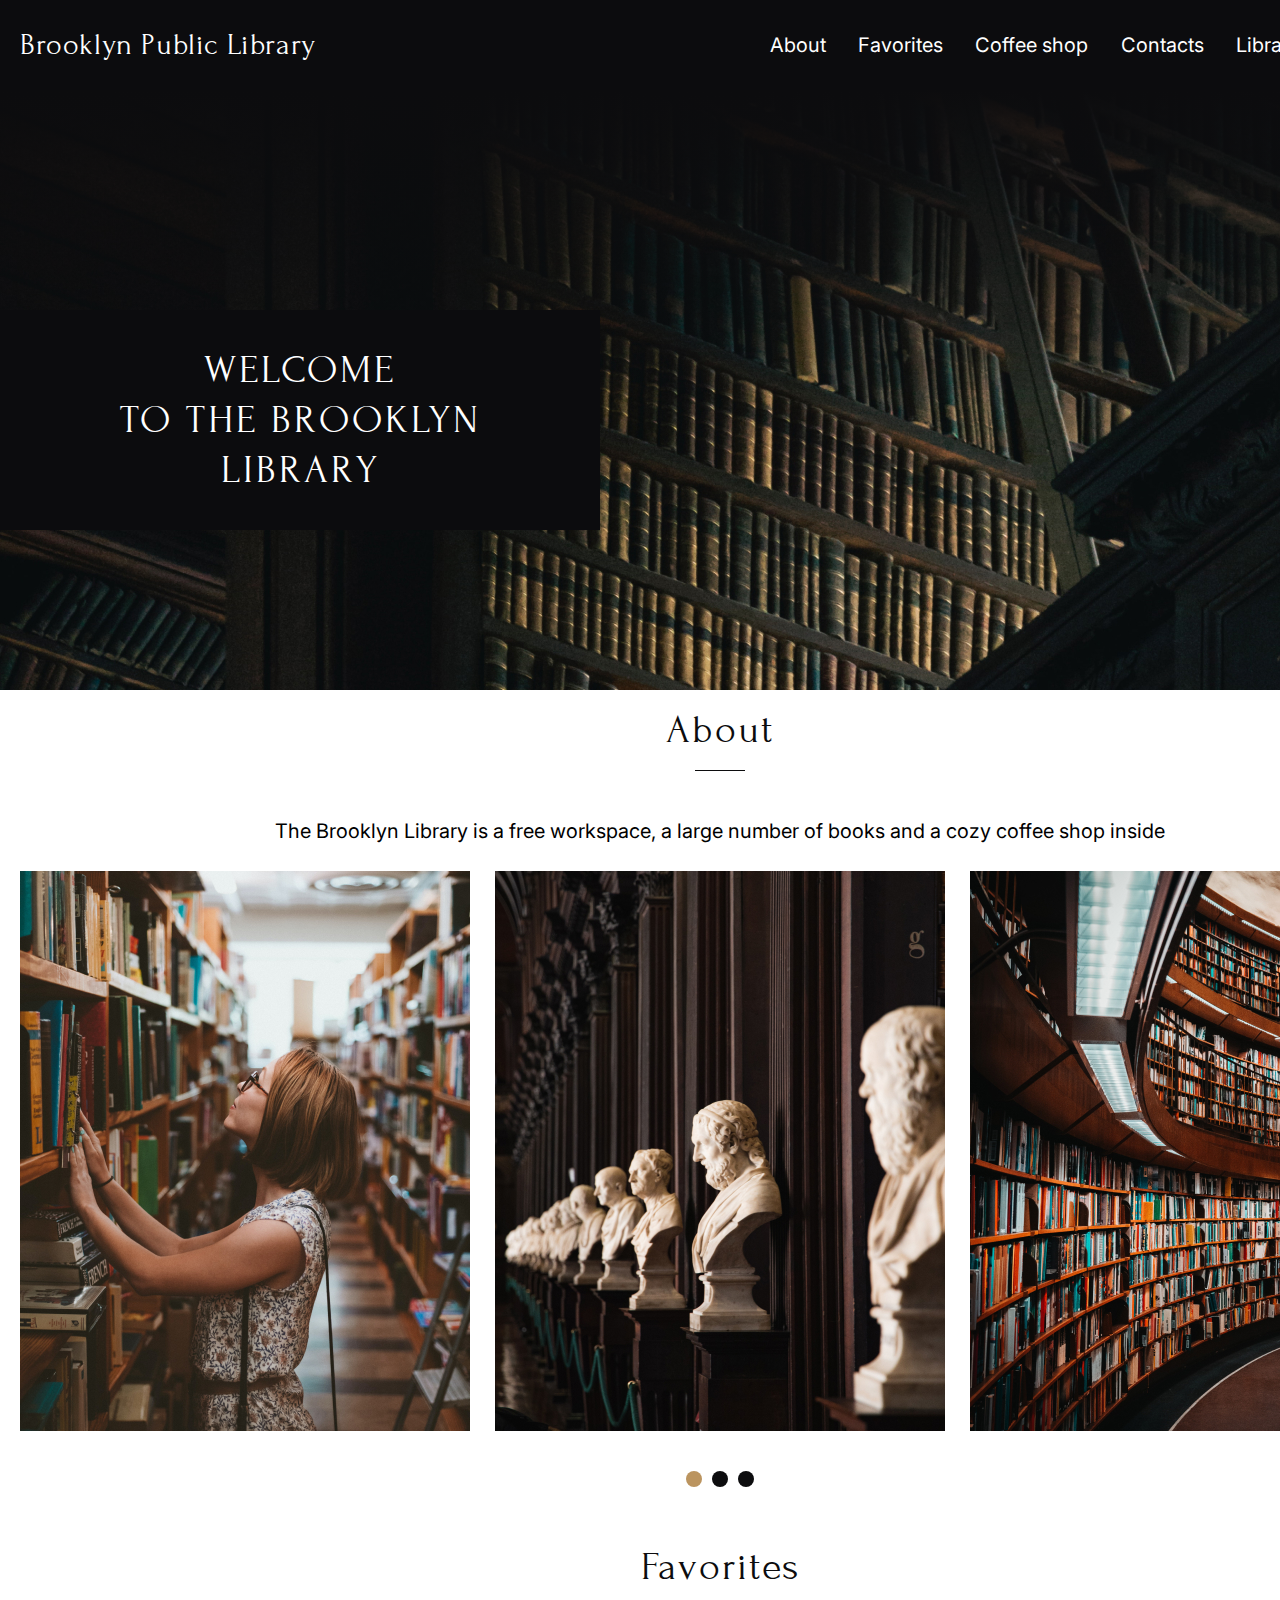
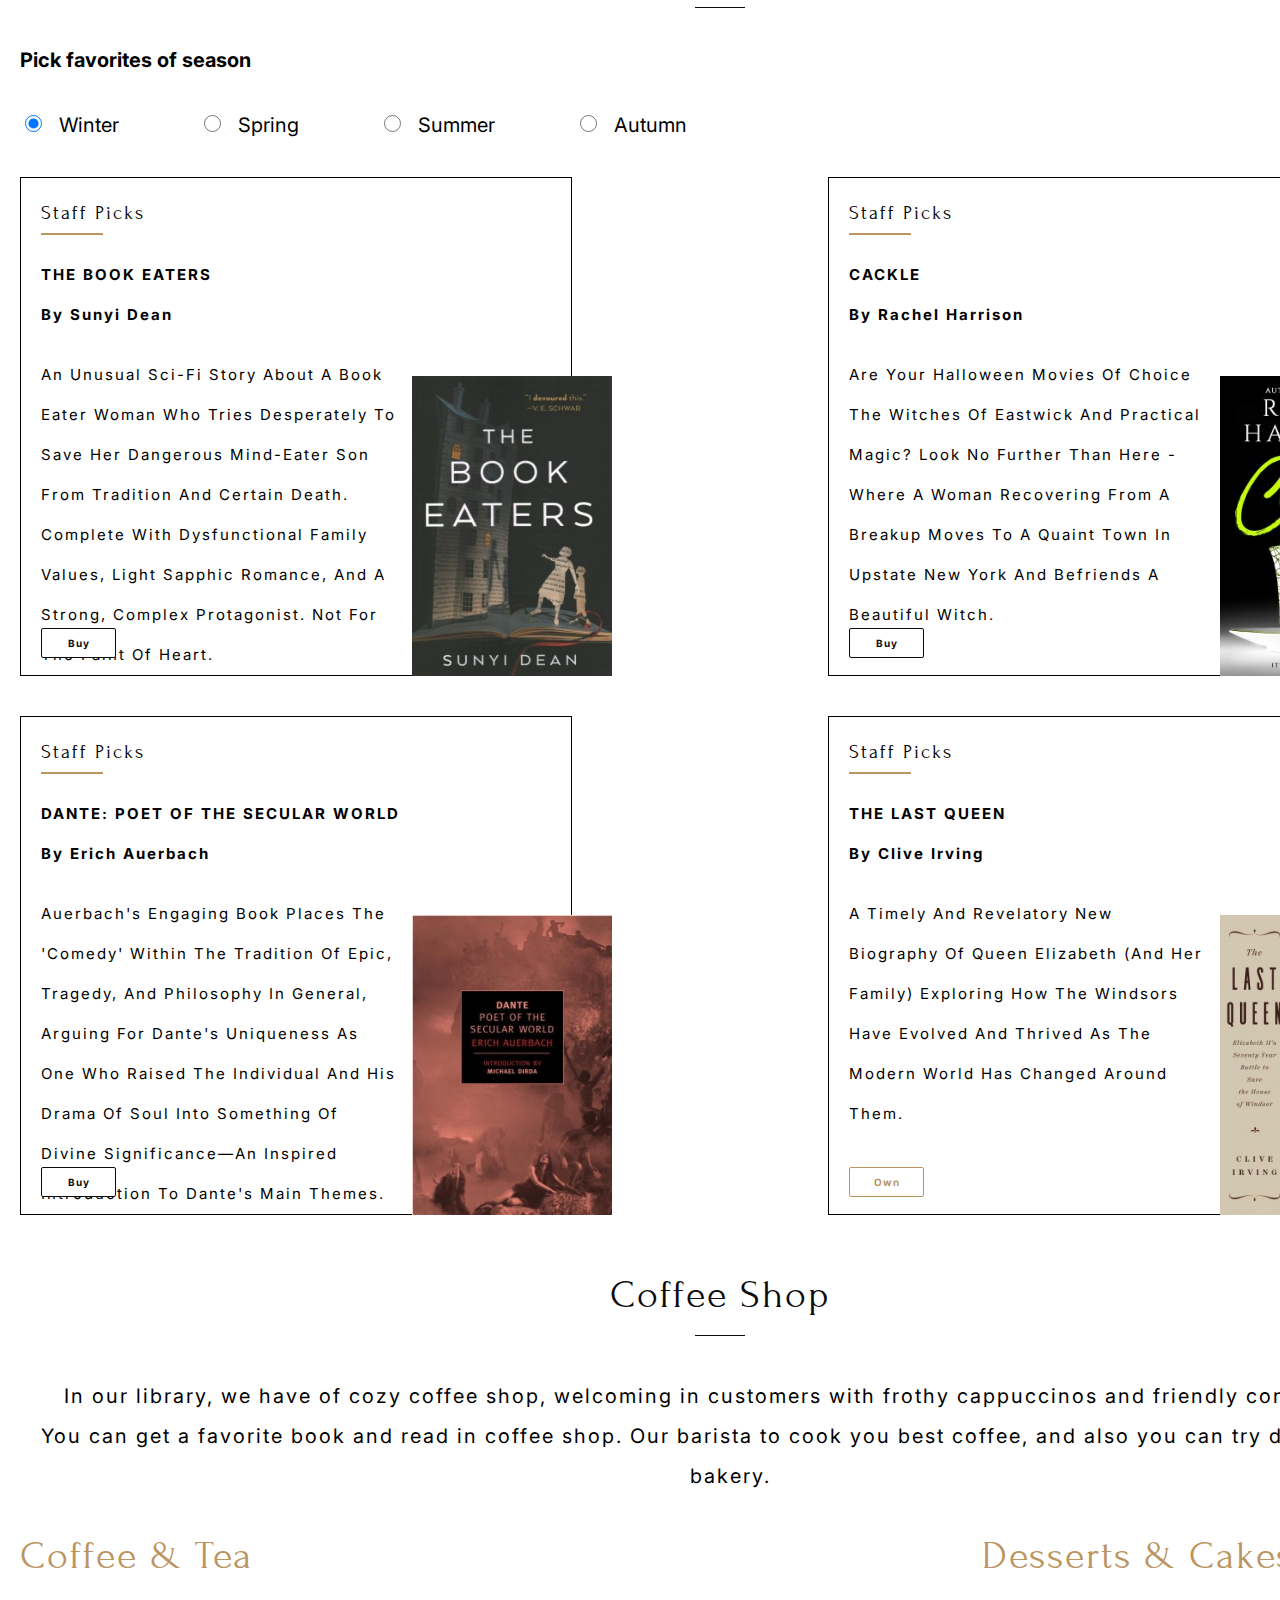
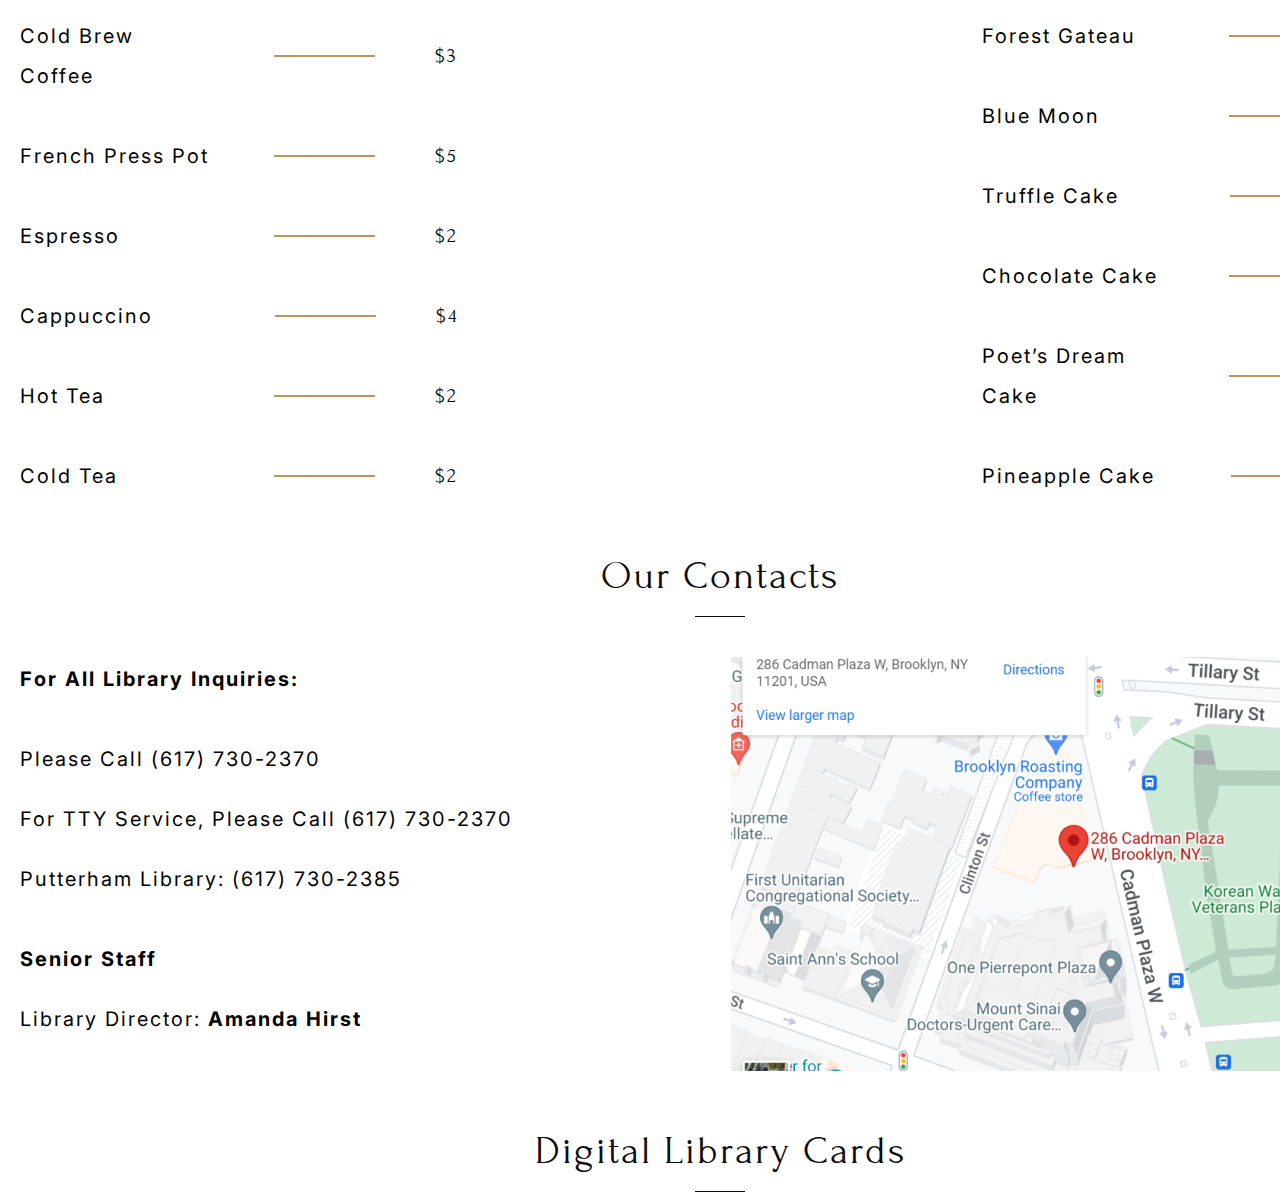
==== library/index.html @ a755a5af "fix: correct Contacts styles with perfect pixel" ====
<!DOCTYPE html>
<html lang="ru">
  <head>
    <meta charset="utf-8">
    <meta http-equiv="X-UA-Compatible" content="IE=edge">
    <meta name="viewport" content="width=device-width, initial-scale=1">
    <!--<link rel="preconnect" href="https://fonts.googleapis.com">-->
    <!--<link rel="preconnect" href="https://fonts.gstatic.com" crossorigin>-->
    <link rel="stylesheet" href="https://fonts.googleapis.com/css2?family=Forum&display=swap">
    <link rel="stylesheet" href="https://fonts.googleapis.com/css2?family=Inter:wght@400;700&display=swap">
    <link rel="stylesheet" href="./styles/styles.css">
    <link rel="icon" href="favicon.ico">
    <title>Brooklyn Public Library</title>
  </head>

  <body>

    <svg display="none">
      <symbol id="pic-user" width="28" height="28" viewBox="0 0 28 28" fill="none">
        <path fill-rule="evenodd" clip-rule="evenodd" d="M28 14C28 21.732 21.732 28 14 28C6.26801 28 0 21.732 0 14C0 6.26801 6.26801 0 14 0C21.732 0 28 6.26801 28 14ZM18.6667 7.77778C18.6667 10.3551 16.5774 12.4444 14.0001 12.4444C11.4227 12.4444 9.33339 10.3551 9.33339 7.77778C9.33339 5.20045 11.4227 3.11111 14.0001 3.11111C16.5774 3.11111 18.6667 5.20045 18.6667 7.77778ZM19.4998 16.2781C20.9584 17.7367 21.7778 19.715 21.7778 21.7778H14L6.22225 21.7778C6.22225 19.715 7.0417 17.7367 8.50031 16.2781C9.95893 14.8194 11.9372 14 14 14C16.0628 14 18.0411 14.8194 19.4998 16.2781Z" fill="white"/>
      </symbol>
      <symbol id="pic-twitter" width="24" height="24" viewBox="0 0 24 24" fill="none">
        <path d="M22.9912 3.95021C22.9913 3.77357 22.9447 3.60007 22.8559 3.44735C22.7671 3.29464 22.6395 3.16817 22.486 3.08084C22.3324 2.9935 22.1585 2.94842 21.9819 2.95017C21.8053 2.95193 21.6323 3.00046 21.4805 3.09083C20.8952 3.43921 20.265 3.70601 19.6075 3.88383C18.6685 3.07806 17.4708 2.63713 16.2335 2.64164C14.8761 2.6432 13.5724 3.17223 12.5977 4.11702C11.623 5.06181 11.0537 6.3484 11.0099 7.70512C8.33384 7.27838 5.90849 5.88164 4.19631 3.78126C4.09315 3.65609 3.9614 3.55757 3.81217 3.494C3.66295 3.43043 3.50062 3.40368 3.33889 3.41601C3.17725 3.42932 3.02128 3.4818 2.88448 3.56892C2.74768 3.65603 2.63416 3.77516 2.55373 3.91601C2.14126 4.63582 1.90436 5.44276 1.86228 6.27131C1.8202 7.09986 1.97412 7.92666 2.31154 8.68456L2.30959 8.68651C2.15794 8.77991 2.03278 8.91066 1.94609 9.06625C1.85941 9.22185 1.81409 9.39708 1.81447 9.57519C1.81263 9.72211 1.82145 9.86898 1.84084 10.0146C1.94298 11.2729 2.50062 12.4507 3.4092 13.3271C3.34756 13.4446 3.30994 13.5731 3.29854 13.7052C3.28714 13.8373 3.30218 13.9704 3.34279 14.0967C3.7389 15.3308 4.58129 16.3727 5.7051 17.0185C4.56334 17.46 3.33052 17.614 2.11525 17.4668C1.89032 17.4386 1.66248 17.4876 1.4691 17.6059C1.27572 17.7242 1.12828 17.9047 1.05097 18.1178C0.973654 18.3309 0.97106 18.5639 1.04361 18.7787C1.11616 18.9935 1.25955 19.1772 1.45025 19.2998C3.54034 20.646 5.97393 21.3617 8.46002 21.3613C11.2793 21.393 14.03 20.4921 16.2843 18.7988C18.5385 17.1054 20.17 14.7145 20.9248 11.998C21.2779 10.8146 21.4582 9.58648 21.46 8.35157C21.46 8.28614 21.46 8.21876 21.459 8.15138C21.9811 7.58831 22.3856 6.92668 22.6487 6.20527C22.9118 5.48387 23.0283 4.7172 22.9912 3.95021ZM19.6846 7.16212C19.5194 7.35746 19.4358 7.60891 19.4512 7.86427C19.461 8.02927 19.46 8.19527 19.46 8.35157C19.4579 9.39511 19.305 10.4329 19.0059 11.4326C18.3894 13.744 17.015 15.7817 15.103 17.2192C13.1909 18.6568 10.8517 19.4111 8.46002 19.3613C7.6009 19.3616 6.74474 19.2606 5.90924 19.0606C6.97465 18.7172 7.97083 18.1879 8.85162 17.4971C9.01385 17.3693 9.13257 17.1945 9.19151 16.9967C9.25044 16.7988 9.2467 16.5875 9.18079 16.3918C9.11489 16.1961 8.99005 16.0257 8.8234 15.9038C8.65675 15.7819 8.45647 15.7145 8.25002 15.7109C7.41885 15.698 6.62515 15.363 6.03615 14.7764C6.18557 14.7481 6.33401 14.7129 6.48147 14.6709C6.69748 14.6094 6.88651 14.477 7.01813 14.295C7.14975 14.1131 7.21629 13.8921 7.20704 13.6677C7.1978 13.4433 7.1133 13.2285 6.96715 13.058C6.82101 12.8874 6.62173 12.7711 6.40139 12.7275C5.91893 12.6323 5.46494 12.427 5.0747 12.1277C4.68447 11.8284 4.36852 11.4432 4.15139 11.002C4.33212 11.0266 4.514 11.0419 4.69631 11.0479C4.91289 11.0511 5.1249 10.9854 5.30169 10.8603C5.47847 10.7351 5.61086 10.5569 5.67971 10.3516C5.74569 10.1443 5.74229 9.92123 5.67004 9.7161C5.59778 9.51096 5.46061 9.33499 5.27932 9.21485C4.83947 8.92182 4.47916 8.52427 4.23068 8.0578C3.98219 7.59134 3.85328 7.07052 3.85549 6.54201C3.85549 6.47561 3.85744 6.4092 3.86135 6.34377C6.10261 8.43402 9.00967 9.66621 12.0703 9.82326C12.2248 9.82934 12.3787 9.80024 12.5203 9.73816C12.6619 9.67607 12.7875 9.58262 12.8877 9.46486C12.9869 9.34596 13.0571 9.20566 13.0929 9.05501C13.1286 8.90437 13.1289 8.74748 13.0937 8.5967C13.0366 8.35806 13.0074 8.11357 13.0068 7.86818C13.0077 7.01271 13.348 6.19254 13.9529 5.58764C14.5578 4.98274 15.378 4.64251 16.2334 4.64161C16.6736 4.64043 17.1092 4.7305 17.5127 4.90615C17.9163 5.0818 18.2791 5.3392 18.5781 5.66212C18.6935 5.7862 18.8386 5.87871 18.9998 5.93085C19.161 5.98299 19.3329 5.99303 19.499 5.96001C19.9098 5.88006 20.3147 5.7724 20.7109 5.63775C20.4407 6.19072 20.0953 6.70369 19.6846 7.16212Z" fill="#F5EFDB"/>
      </symbol>
      <symbol id="pic-instagram" width="24" height="24" viewBox="0 0 24 24" fill="none">
        <path d="M17.34 5.46C17.1027 5.46 16.8707 5.53038 16.6733 5.66224C16.476 5.79409 16.3222 5.98151 16.2313 6.20078C16.1405 6.42005 16.1168 6.66133 16.1631 6.89411C16.2094 7.12689 16.3236 7.34071 16.4915 7.50853C16.6593 7.67635 16.8731 7.79064 17.1059 7.83694C17.3387 7.88324 17.5799 7.85948 17.7992 7.76866C18.0185 7.67783 18.2059 7.52402 18.3378 7.32668C18.4696 7.12935 18.54 6.89734 18.54 6.66C18.54 6.34174 18.4136 6.03652 18.1885 5.81147C17.9635 5.58643 17.6583 5.46 17.34 5.46ZM21.94 7.88C21.9206 7.0503 21.7652 6.2294 21.48 5.45C21.2257 4.78313 20.83 4.17928 20.32 3.68C19.8248 3.16743 19.2196 2.77418 18.55 2.53C17.7727 2.23616 16.9508 2.07721 16.12 2.06C15.06 2 14.72 2 12 2C9.28 2 8.94 2 7.88 2.06C7.04915 2.07721 6.22734 2.23616 5.45 2.53C4.78168 2.77665 4.17693 3.16956 3.68 3.68C3.16743 4.17518 2.77418 4.78044 2.53 5.45C2.23616 6.22734 2.07721 7.04915 2.06 7.88C2 8.94 2 9.28 2 12C2 14.72 2 15.06 2.06 16.12C2.07721 16.9508 2.23616 17.7727 2.53 18.55C2.77418 19.2196 3.16743 19.8248 3.68 20.32C4.17693 20.8304 4.78168 21.2234 5.45 21.47C6.22734 21.7638 7.04915 21.9228 7.88 21.94C8.94 22 9.28 22 12 22C14.72 22 15.06 22 16.12 21.94C16.9508 21.9228 17.7727 21.7638 18.55 21.47C19.2196 21.2258 19.8248 20.8326 20.32 20.32C20.8322 19.8226 21.2283 19.2182 21.48 18.55C21.7652 17.7706 21.9206 16.9497 21.94 16.12C21.94 15.06 22 14.72 22 12C22 9.28 22 8.94 21.94 7.88ZM20.14 16C20.1327 16.6348 20.0178 17.2637 19.8 17.86C19.6403 18.2952 19.3839 18.6884 19.05 19.01C18.7256 19.3405 18.3332 19.5964 17.9 19.76C17.3037 19.9778 16.6748 20.0927 16.04 20.1C15.04 20.15 14.67 20.16 12.04 20.16C9.41 20.16 9.04 20.16 8.04 20.1C7.38089 20.1123 6.72459 20.0109 6.1 19.8C5.68578 19.6281 5.31136 19.3728 5 19.05C4.66809 18.7287 4.41484 18.3352 4.26 17.9C4.01586 17.2952 3.88044 16.6519 3.86 16C3.86 15 3.8 14.63 3.8 12C3.8 9.37 3.8 9 3.86 8C3.86448 7.35106 3.98295 6.70795 4.21 6.1C4.38605 5.67791 4.65627 5.30166 5 5C5.30381 4.65617 5.67929 4.3831 6.1 4.2C6.70955 3.98004 7.352 3.86508 8 3.86C9 3.86 9.37 3.8 12 3.8C14.63 3.8 15 3.8 16 3.86C16.6348 3.86728 17.2637 3.98225 17.86 4.2C18.3144 4.36865 18.7223 4.64285 19.05 5C19.3777 5.30718 19.6338 5.68273 19.8 6.1C20.0223 6.70893 20.1373 7.35178 20.14 8C20.19 9 20.2 9.37 20.2 12C20.2 14.63 20.19 15 20.14 16ZM12 6.87C10.9858 6.87198 9.99496 7.17453 9.15265 7.73942C8.31035 8.30431 7.65438 9.1062 7.26763 10.0438C6.88089 10.9813 6.78072 12.0125 6.97979 13.0069C7.17886 14.0014 7.66824 14.9145 8.38608 15.631C9.10392 16.3474 10.018 16.835 11.0129 17.0321C12.0077 17.2293 13.0387 17.1271 13.9755 16.7385C14.9123 16.35 15.7129 15.6924 16.2761 14.849C16.8394 14.0056 17.14 13.0142 17.14 12C17.1413 11.3251 17.0092 10.6566 16.7512 10.033C16.4933 9.40931 16.1146 8.84281 15.6369 8.36605C15.1592 7.88929 14.5919 7.51168 13.9678 7.25493C13.3436 6.99818 12.6749 6.86736 12 6.87ZM12 15.33C11.3414 15.33 10.6976 15.1347 10.15 14.7688C9.60234 14.4029 9.17552 13.8828 8.92348 13.2743C8.67144 12.6659 8.6055 11.9963 8.73398 11.3503C8.86247 10.7044 9.17963 10.111 9.64533 9.64533C10.111 9.17963 10.7044 8.86247 11.3503 8.73398C11.9963 8.6055 12.6659 8.67144 13.2743 8.92348C13.8828 9.17552 14.4029 9.60234 14.7688 10.15C15.1347 10.6976 15.33 11.3414 15.33 12C15.33 12.4373 15.2439 12.8703 15.0765 13.2743C14.9092 13.6784 14.6639 14.0454 14.3547 14.3547C14.0454 14.6639 13.6784 14.9092 13.2743 15.0765C12.8703 15.2439 12.4373 15.33 12 15.33Z" fill="#F5EFDB"/>
      </symbol>
      <symbol id="pic-facebook" width="24" height="24" viewBox="0 0 24 24" fill="none">
        <path d="M15.12 5.32003H17V2.14003C16.0897 2.04538 15.1751 1.99865 14.26 2.00003C11.54 2.00003 9.67999 3.66003 9.67999 6.70003V9.32003H6.60999V12.88H9.67999V22H13.36V12.88H16.42L16.88 9.32003H13.36V7.05003C13.36 6.00003 13.64 5.32003 15.12 5.32003Z" fill="#F5EFDB"/>
      </symbol>
    </svg>

    <div class="container">

      <header class="header">
        <div class="header-left">
          <h1>Brooklyn Public Library</h1>
        </div>
        <div class="header-right">
          <nav class="nav">
            <ul>
              <li><a class="menu" href="#about">About</a></li>
              <li><a class="menu" href="#favorites">Favorites</a></li>
              <li><a class="menu" href="#coffee-shop">Coffee shop</a></li>
              <li><a class="menu" href="#contacts">Contacts</a></li>
              <li><a class="menu" href="#library-card">Library Card</a></li>
            </ul>
          </nav>
          <a href="#"><svg class="pictogram"><use xlink:href="#pic-user"/></svg></a>
        </div>
      </header>

      <main class="main">


        <section class="section-welcome">
          <div class="welcome-overlay"></div>
          <div class="welcome-block">
            <div class="welcome-text">
              Welcome <br>to the Brooklyn Library
            </div>
          </div>
        </section>


        <section class="section-about">
          <h2 class="title"><a id="about"></a>About</h2>
          <div class="title-line"></div>
          <div class="about-text">The Brooklyn Library is a free workspace, a large number of books and a cozy coffee shop inside</div>
          <div class="about-images">
            <div class="about-image-item slide1"><img src="./images/slider_image_01.jpg" width="450" height="560" alt="image 1"></div>
            <div class="about-image-item slide2"><img src="./images/slider_image_02.jpg" width="450" height="560" alt="image 2"></div>
            <div class="about-image-item slide3"><img src="./images/slider_image_03.jpg" width="450" height="560" alt="image 3"></div>
            <div class="about-image-item slide4"><img src="./images/slider_image_04.jpg" width="450" height="560" alt="image 4"></div>
            <div class="about-image-item slide5"><img src="./images/slider_image_05.jpg" width="450" height="560" alt="image 5"></div>
          </div>
          <div class="about-pagination">
            <div class="pagination-item-wrapper">
              <div class="pagination-item pagination-item-active"></div>
            </div>
            <div class="pagination-item-wrapper">
              <div class="pagination-item"></div>
            </div>
            <div class="pagination-item-wrapper">
              <div class="pagination-item"></div>
            </div>
          </div>
        </section>


        <section class="section-favorites">
          <h2 class="title"><a id="favorites"></a>Favorites</h2>
          <div class="title-line"></div>
          <form name="form" action="#">
            <div class="favorites-text">Pick favorites of season</div>
            <div class="favorites-seasons">
              <label class="season-label">
                <input class="season-wrapper season-radio" type="radio" name="season" id="winter" checked>
                Winter
              </label>
              <label class="season-label">
                <input class="season-wrapper season-radio" type="radio" name="season" id="spring">
                Spring
              </label>
              <label class="season-label">
                <input class="season-wrapper season-radio" type="radio" name="season" id="summer">
                Summer
              </label>
              <label class="season-label">
                <input class="season-wrapper season-radio" type="radio" name="season" id="autumn">
                Autumn
              </label>
            </div>
            <div class="favorites-books">
              <div class="book-wrapper">
                <div class="book-bg">
                  <div class="book-staff">Staff Picks</div>
                  <div class="book-line"></div>
                  <div class="book-name">The Book Eaters</div>
                  <div class="book-autor">By Sunyi Dean</div>
                  <div class="book-summary">An unusual sci-fi story about a book eater woman who tries desperately to save her dangerous mind-eater son from tradition and certain death. Complete with dysfunctional family values, light Sapphic romance, and a strong, complex protagonist. Not for the faint of heart.</div>
                  <button class="book-button" type="button">Buy</button>
                </div>
                <div class="book-image"><img src="./images/book_winter_empty.jpg" width="200" height="300" alt="The Book Eaters - Sunyi Dean"></div>
              </div>
              <div class="book-wrapper">
                <div class="book-bg">
                  <div class="book-staff">Staff Picks</div>
                  <div class="book-line"></div>
                  <div class="book-name">Cackle</div>
                  <div class="book-autor">By Rachel Harrison</div>
                  <div class="book-summary">Are your Halloween movies of choice The Witches of Eastwick and Practical Magic? Look no further than here - where a woman recovering from a breakup moves to a quaint town in upstate New York and befriends a beautiful witch.</div>
                  <button class="book-button" type="button">Buy</button>
                </div>
                <div class="book-image"><img src="./images/book_winter_harrison.jpg" width="200" height="300" alt="Cackle - Rachel Harrison"></div>
              </div>
            </div>
            <div class="favorites-books">
              <div class="book-wrapper">
                <div class="book-bg">
                  <div class="book-staff">Staff Picks</div>
                  <div class="book-line"></div>
                  <div class="book-name">Dante: Poet of the Secular World</div>
                  <div class="book-autor">By Erich Auerbach</div>
                  <div class="book-summary">Auerbach's engaging book places the 'Comedy' within the tradition of epic, tragedy, and philosophy in general, arguing for Dante's uniqueness as one who raised the individual and his drama of soul into something of divine significance—an inspired introduction to Dante's main themes.</div>
                  <button class="book-button" type="button">Buy</button>
                </div>
                <div class="book-image"><img src="./images/book_winter_dante.jpg" width="200" height="300" alt="Dante: Poet of the Secular World - Erich Auerbach"></div>
              </div>
              <div class="book-wrapper">
                <div class="book-bg">
                  <div class="book-staff">Staff Picks</div>
                  <div class="book-line"></div>
                  <div class="book-name">The Last Queen</div>
                  <div class="book-autor">By Clive Irving</div>
                  <div class="book-summary">A timely and revelatory new biography of Queen Elizabeth (and her family) exploring how the Windsors have evolved and thrived as the modern world has changed around them.</div>
                  <button class="book-button button-disabled" type="button" disabled>Own</button>
                </div>
                <div class="book-image"><img src="./images/book_winter_queen.jpg" width="200" height="300" alt="The Last Queen - By Clive Irving"></div>
              </div>
          </div>
        </form>
      </section>


      <section class="section-coffee-shop">
        <h2 class="title"><a id="coffee-shop"></a>Coffee Shop</h2>
        <div class="title-line"></div>

        <div class="coffee-shop-text">
          In our library, we have of cozy coffee shop, welcoming in customers with frothy cappuccinos and friendly conversation.<br>
          You can get a favorite book and read in coffee shop. Our barista to cook you best coffee, and also you can try desserts from bakery.<br>
        </div>

        <div class="coffee-shop-menu-wrapper">
          <div class="coffee-shop-menu-column">
            <div class="coffee-shop-menu-header">Coffee & Tea</div>

            <div class="coffee-shop-menu-item">
              <div class="menu-item-name">Cold Brew Coffee</div>
              <div class="menu-item-line"></div>
              <div class="menu-item-price">$3</div>
            </div>

            <div class="coffee-shop-menu-item">
              <div class="menu-item-name">French Press Pot</div>
              <div class="menu-item-line"></div>
              <div class="menu-item-price">$5</div>
            </div>

            <div class="coffee-shop-menu-item">
              <div class="menu-item-name">Espresso</div>
              <div class="menu-item-line"></div>
              <div class="menu-item-price">$2</div>
            </div>

            <div class="coffee-shop-menu-item">
              <div class="menu-item-name">Cappuccino</div>
              <div class="menu-item-line"></div>
              <div class="menu-item-price">$4</div>
            </div>

            <div class="coffee-shop-menu-item">
              <div class="menu-item-name">Hot tea</div>
              <div class="menu-item-line"></div>
              <div class="menu-item-price">$2</div>
            </div>

            <div class="coffee-shop-menu-item">
              <div class="menu-item-name">Cold tea</div>
              <div class="menu-item-line"></div>
              <div class="menu-item-price">$2</div>
            </div>

          </div>
          <div class="coffee-shop-menu-column">

            <div class="coffee-shop-menu-header">Desserts & Cakes</div>

            <div class="coffee-shop-menu-item">
              <div class="menu-item-name">Forest Gateau</div>
              <div class="menu-item-line"></div>
              <div class="menu-item-price">$16</div>
            </div>

            <div class="coffee-shop-menu-item">
              <div class="menu-item-name">Blue Moon</div>
              <div class="menu-item-line"></div>
              <div class="menu-item-price">$16</div>
            </div>

            <div class="coffee-shop-menu-item">
              <div class="menu-item-name">Truffle Cake</div>
              <div class="menu-item-line"></div>
              <div class="menu-item-price">$15</div>
            </div>

            <div class="coffee-shop-menu-item">
              <div class="menu-item-name">Chocolate Cake</div>
              <div class="menu-item-line"></div>
              <div class="menu-item-price">$18</div>
            </div>

            <div class="coffee-shop-menu-item">
              <div class="menu-item-name">Poet’s Dream Cake</div>
              <div class="menu-item-line"></div>
              <div class="menu-item-price">$16</div>
            </div>

            <div class="coffee-shop-menu-item">
              <div class="menu-item-name">Pineapple Cake</div>
              <div class="menu-item-line"></div>
              <div class="menu-item-price">$14</div>
            </div>

          </div>
        </div>

      </section>


      <section class="section-our-contacts">
        <h2 class="title"><a id="contacts"></a>Our Contacts</h2>
        <div class="title-line"></div>
      </section>

      <div class="contacts-wrapper">
        <div class="contacts-address">
          <div class="contacts-text contacts-text-header1 bold">For all Library inquiries:</div>
          <div class="contacts-text">Please call (617) 730-2370</div>
          <div class="contacts-text">For TTY service, please call (617) 730-2370</div>
          <div class="contacts-text">Putterham Library: (617) 730-2385</div>
          <div class="contacts-text contacts-text-header2 bold">Senior Staff</div>
          <div class="contacts-text">Library Director: <span class="bold">Amanda Hirst</span></div>
        </div>
        <div class="contacts-map"><img src="./images/contacts.jpg" width="696" height="414" alt="map"></div>
      </div>


      <disectionv class="section-library-card">
        <h2 class="title"><a id="library-card"></a>Digital Library Cards</h2>
        <div class="title-line"></div>
      </section>

      </main>

      <footer class="footer">
      </footer>

    </div>
    <script src="./scripts/index.js"></script>
  </body>
</html>
---- library/styles/styles.css ----
html {
  scroll-behavior: smooth;
}

body {
  background: #C2C2C2;
  padding: 0;
  margin: 0;
}

h1 {
  color: white;
  font-size: 30px;
  font-family: Forum;
  font-weight: 400;
  line-height: 50px;
  letter-spacing: 0.60px;
  word-wrap: break-word;
}

p, h2, ul, form {
  padding: 0;
  margin: 0;
}

img {
  border: 0;
}

.alignleft {
  text-align: left;
  justify-content: left;
}

.alignright {
  text-align: right;
  justify-content: right;
}

.aligncenter {
  text-align: center;
  justify-content: center;
}

.container {
  max-width: 1440px;
  margin-left: auto;
  margin-right: auto;
}

.header {
  display: flex;
  flex-direction: row;
  justify-content: space-between;
  align-items: flex-start;
  width: 1440px;
  height: 90px;
  position: relative;
  background-color: #0C0C0E;
}

.header-left {
  display: inline-flex;
  justify-content: left;
  margin-left: 20px;
}

.header-right {
  display: inline-flex;
  justify-content: right;
  margin-top: 20px;
}

.nav {
  height: 50px;
  justify-content: space-evenly;
  display: inline-flex;
  margin-right: 40px;
}

.nav ul {
  width: 584px;
  justify-content: space-evenly;
  display: inline-flex;
  gap: 30px;
}

.nav li {
  display: inline-flex;
  color: white;
  font-size: 20px;
  font-family: Inter;
  font-weight: 400;
  line-height: 50px;
  word-wrap: break-word;
}

svg.pictogram {
	width: 28px;
	height: 28px;
  margin-top: 10px;
  margin-right: 20px;
}

.main {
  display: flex;
  flex-direction: column;
  justify-content: flex-start;
  align-items: flex-start;
  background: white;
}

.section-welcome {
  display: inline-flex;
  flex-direction: column;
  justify-content: flex-start;
  text-align: flex-start;
  width: 1440px;
  height: 600px;
  position: relative;
  background: url(../images/welcome.jpg);
  /*background: linear-gradient(180deg, #0C0C0E 0%, #0C0C0E 0%, rgba(18.33, 18.33, 21.25, 0.10) 100%), url(../images/welcome.jpg);*/
}

.welcome-overlay {
  width: 1440px;
  height: 300px;
  background: linear-gradient(180deg, #0C0C0E 0%, #0C0C0E 0%, rgba(18.33, 18.33, 21.25, 0.10) 100%);
}

.welcome-block {
  position: absolute;
  text-align: center;
  width: 600px;
  height: 220px;
  padding-top: 220px;
}

.welcome-text {
  padding-left: 40px;
  padding-right: 40px;
  padding-top: 35px;
  padding-bottom: 35px;
  background: #0C0C0E;
  color: white;
  font-size: 40px;
  font-family: Forum;
  font-weight: 400;
  text-transform: uppercase;
  line-height: 50px;
  letter-spacing: 3px;
  word-wrap: break-word;
}

.title {
  text-align: center;
  color: #0C0C0E;
  font-size: 40px;
  font-family: Forum;
  font-weight: 400;
  text-transform: capitalize;
  line-height: 40px;
  letter-spacing: 2px;
  word-wrap: break-word;
}

.title-line {
  text-align: center;
  width: 50px;
  height: 1px;
  margin-top: 20px;
  background: #0C0C0E;
}

.section-about {
  width: 1440px;
  display: inline-flex;
  flex-direction: column;
  justify-content: flex-start;
  align-items: center;
  height: 837px;
  padding-top: 20px;
}

.about-text {
  text-align: center;
  color: black;
  font-size: 20px;
  font-family: Inter;
  font-weight: 400;
  line-height: 40px;
  padding-top: 40px;
  word-wrap: break-word;
}

.about-images {
  display: inline-flex;
  flex-direction: row;
  justify-content: center;
  align-items: center;
  width: 1400px;
  height: 560px;
  padding-top: 20px;
  gap: 25px;
}

.about-image-item {
  width: 450px;
  height: 560px;
}

.slide1, .slide2, .slide3 {
  display: inline;
}

.slide4, .slide5  {
  display: none;
}

.about-pagination {
  display: inline-flex;
  flex-direction: row;
  justify-content: space-between;
  align-items: center;
  height: 16px;
  margin-top: 40px;
}

.pagination-item {
  width: 16px;
  height: 16px;
  background: #0C0C0E;
  border-radius: 50px;
  margin-top: 5px;
  margin-right: 5px;
  margin-bottom: 5px;
  margin-left: 5px;
}

.pagination-item-wrapper {
  width: 26px;
  height: 26px;
  border-radius: 50px;
  cursor: pointer;
}

.pagination-item-active {
  background: #BB945F;
}

.section-favorites {
  display: inline-flex;
  flex-direction: column;
  justify-content: space-between;
  align-items: center;
  width: 1440px;
  /*height: 1439px;*/
}

.favorites-text {
  margin-left: 40px;
  color: black;
  font-size: 20px;
  font-family: Inter;
  font-weight: 700;
  padding-top: 40px;
  word-wrap: break-word;
  text-align: left;
}

.favorites-seasons {
  display: inline-flex;
  flex-direction: row;
  justify-content: flex-start;
  width: 1440px;
  margin-left: 40px;
  padding-top: 40px;
  gap: 80px;
}

.season-label {
  color: black;
  font-size: 20px;
  font-family: Inter;
  font-weight: 400;
  word-wrap: break-word;
}

.season-wrapper {
  display: inline-flex;
  margin-right: 12px;
  width: 27px;
  height: 27px;
  border-radius: 50px;
  cursor: pointer;
}

.season-radio {
  width: 17px;
  height: 17px;
}

.favorites-books {
  width: 1440px;
  display: inline-flex;
  flex-direction: row;
  justify-content: space-between;
  margin-left: 20px;
  margin-right: 20px;
  padding-top: 40px;
}

.book-wrapper {
  display: inline-flex;
  position: relative;
  margin-left: 20px;
  margin-right: 60px;
}

.book-bg {
  width: 530px;
  border: 0.50px black solid;
  padding-top: 15px;
  padding-left: 20px;
}

.book-image {
  position: absolute;
  width: 200px;
  height: 300px;
  bottom: 0px;
  right: -40px;
}

.book-button {
  position: absolute;
  bottom: 18px;
  right: 456px;
  z-index: 2;
  width: 75px;
  height: 30px;
  border-radius: 2px;
  border: 0.50px #0C0C0E solid;
  text-align: center;
  color: #0C0C0E;
  font-size: 10px;
  font-family: Inter;
  font-weight: 700;
  letter-spacing: 1px;
  word-wrap: break-word;
  background: white;
}

.book-button:hover {
  background: #BB945F;
}

.button-disabled {
  border: 0.50px #BB945F solid;
  color: #BB945F;
}

.button-disabled:hover {
  background: white;
}

.book-staff {
  color: black;
  font-size: 20px;
  font-family: Forum;
  font-weight: 400;
  text-transform: capitalize;
  line-height: 40px;
  letter-spacing: 2px;
  word-wrap: break-word;
}

.book-line {
  width: 60px;
  height: 0px;
  border: 0.50px #BB945F solid;
}

.book-name {
  margin-top: 20px;
  color: black;
  font-size: 15px;
  font-family: Inter;
  font-weight: 700;
  text-transform: uppercase;
  line-height: 40px;
  letter-spacing: 2px;
  word-wrap: break-word;
}

.book-autor {
  color: black;
  font-size: 15px;
  font-family: Inter;
  font-weight: 700;
  text-transform: capitalize;
  line-height: 40px;
  letter-spacing: 2px;
  word-wrap: break-word;
}

.book-summary {
  margin-top: 20px;
  width: 355px;
  color: black;
  font-size: 15px;
  font-family: Inter;
  font-weight: 400;
  text-transform: capitalize;
  line-height: 40px;
  letter-spacing: 2px;
  word-wrap: break-word;
}

.section-coffee-shop {
  width: 1440px;
  display: inline-flex;
  flex-direction: column;
  justify-content: space-between;
  align-items: center;
  /*height: 781px;*/
  padding-top: 60px;
}

.coffee-shop-text {
  display: inline-flex;
  text-align: center;
  margin-left: 20px;
  margin-top: 40px;
  margin-bottom: 40px;
  color: black;
  font-size: 20px;
  font-family: Inter;
  font-weight: 400;
  line-height: 40px;
  letter-spacing: 2px;
  word-wrap: break-word;
}

.coffee-shop-menu-wrapper {
  width: 1400px;
  display: inline-flex;
  flex-direction: row;
  justify-content: space-between;
  align-items: center;
}

.coffee-shop-menu-column {
  width: 438px;
  height: 520px;
  flex-direction: column;
  align-items: flex-start;
  gap: 40px;
  display: inline-flex;
}

.coffee-shop-menu-header {
  color: #BB945F;
  font-size: 40px;
  font-family: Forum;
  font-weight: 400;
  text-transform: capitalize;
  line-height: 40px;
  letter-spacing: 2px;
  word-wrap: break-word;
}

.coffee-shop-menu-item {
  width: 438px;
  display: inline-flex;
  flex-direction: row;
  align-items: flex-start;
  justify-content: space-between;
  align-items: center;
  gap: 60px;
}

.menu-item-name {
  width: 196px;
  color: black;
  font-size: 20px;
  font-family: Inter;
  font-weight: 400;
  text-transform: capitalize;
  line-height: 40px;
  letter-spacing: 2px;
  word-wrap: normal;
}

.menu-item-line {
  width: 100px;
  text-align: right;
  height: 0px;
  border: 0.50px #BB945F solid;
}

.menu-item-price {
  text-align: right;
  color: black;
  font-size: 20px;
  font-family: Forum;
  font-weight: 400;
  text-transform: capitalize;
  line-height: 40px;
  letter-spacing: 2px;
  word-wrap: break-word;
}

.section-our-contacts {
  width: 1440px;
  display: inline-flex;
  flex-direction: column;
  justify-content: space-between;
  align-items: center;
  /*height: 841px;*/
  margin-top: 100px;
  margin-bottom: 30px;
}

.contacts-wrapper {
  width: 1440px;
  display: flex;
  flex-direction: row;
  justify-content: space-between;
  align-items: center;
  margin-bottom: 40px;
  gap: 196px;
}

.contacts-address {
  margin-left: 20px;
}

.contacts-text {
  width: 506px;
  color: black;
  font-size: 20px;
  font-family: Inter;
  font-weight: 400;
  text-transform: capitalize;
  line-height: 40px;
  letter-spacing: 2px;
  word-wrap: normal;
  margin-bottom: 20px;
}

.contacts-text-header1 {
  margin-bottom: 40px;
}

.contacts-text-header2 {
  margin-top: 40px;
  margin-bottom: 20px;
}

.contacts-map {
  display: inline-flex;
  margin-top: 10px;
  width: 696px;
  height: 414px;
  margin-right: 100px;
}

.section-library-card {
  display: inline-flex;
  flex-direction: column;
  justify-content: space-between;
  align-items: center;
  width: 1440px;
  /*height: 614px;*/
  margin-top: 20px;
}

.bold {
  font-weight: 700;
}

a {
  color: #0c0c0e;
  text-decoration: underline;
}

a.menu, a.menu:link, a.menu:active, a.menu:visited {
  color: white;
  text-decoration: none;
}

a.menu:hover {
  color: #bb945f;
  text-decoration: underline;
  transition: 0.5s ease-in-out;
  cursor: pointer;
}
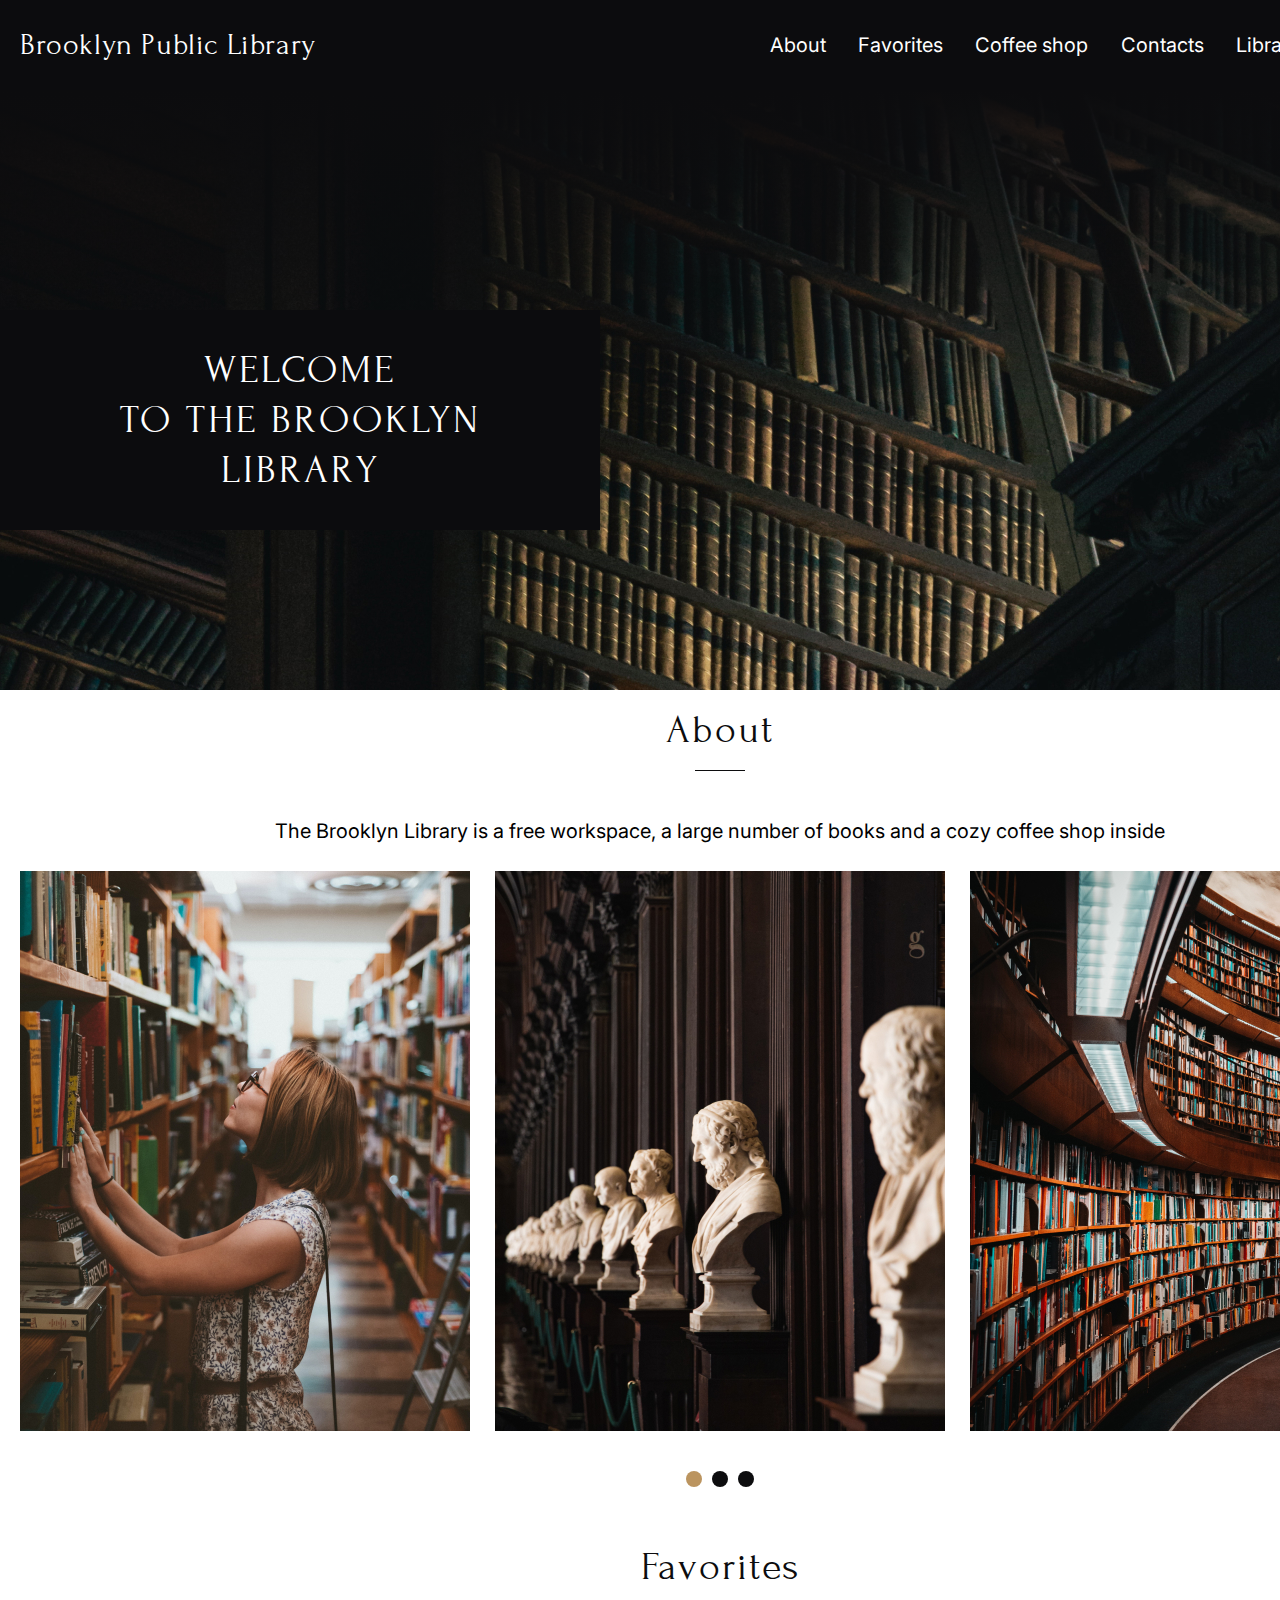
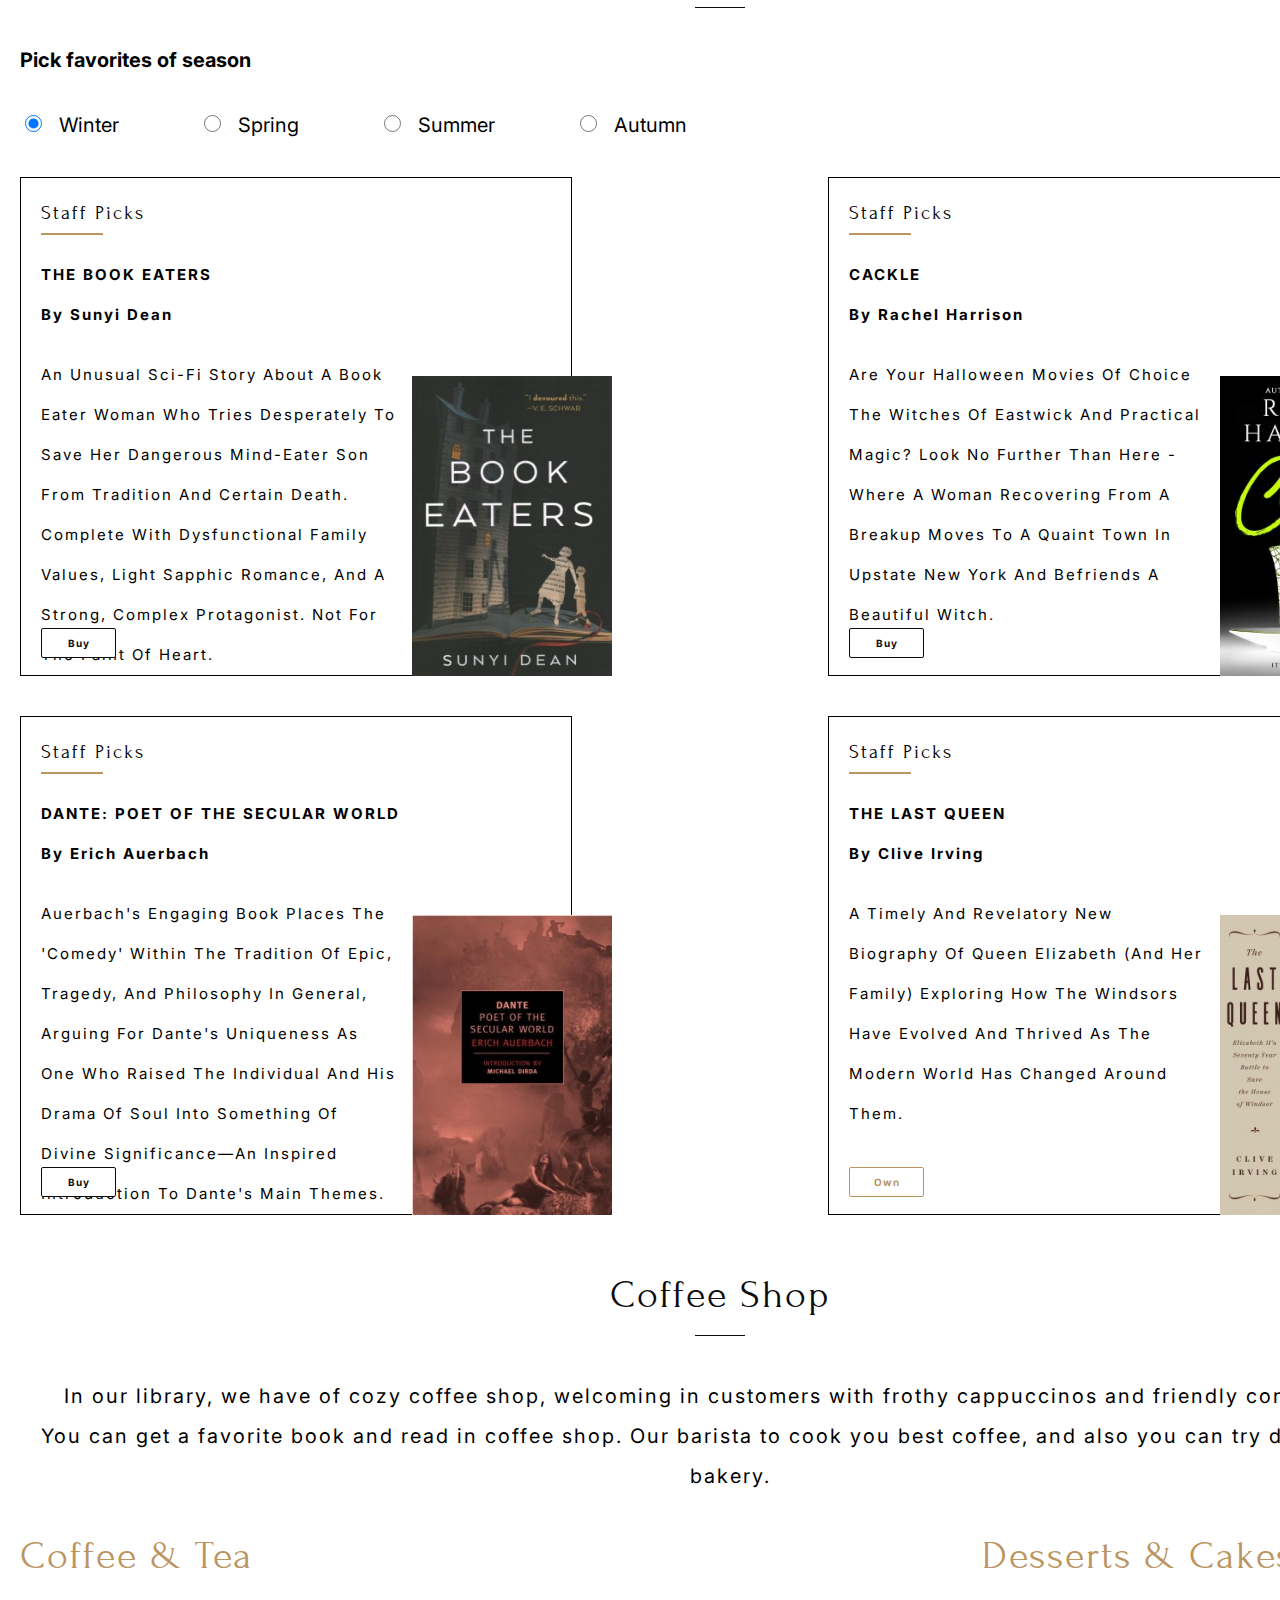
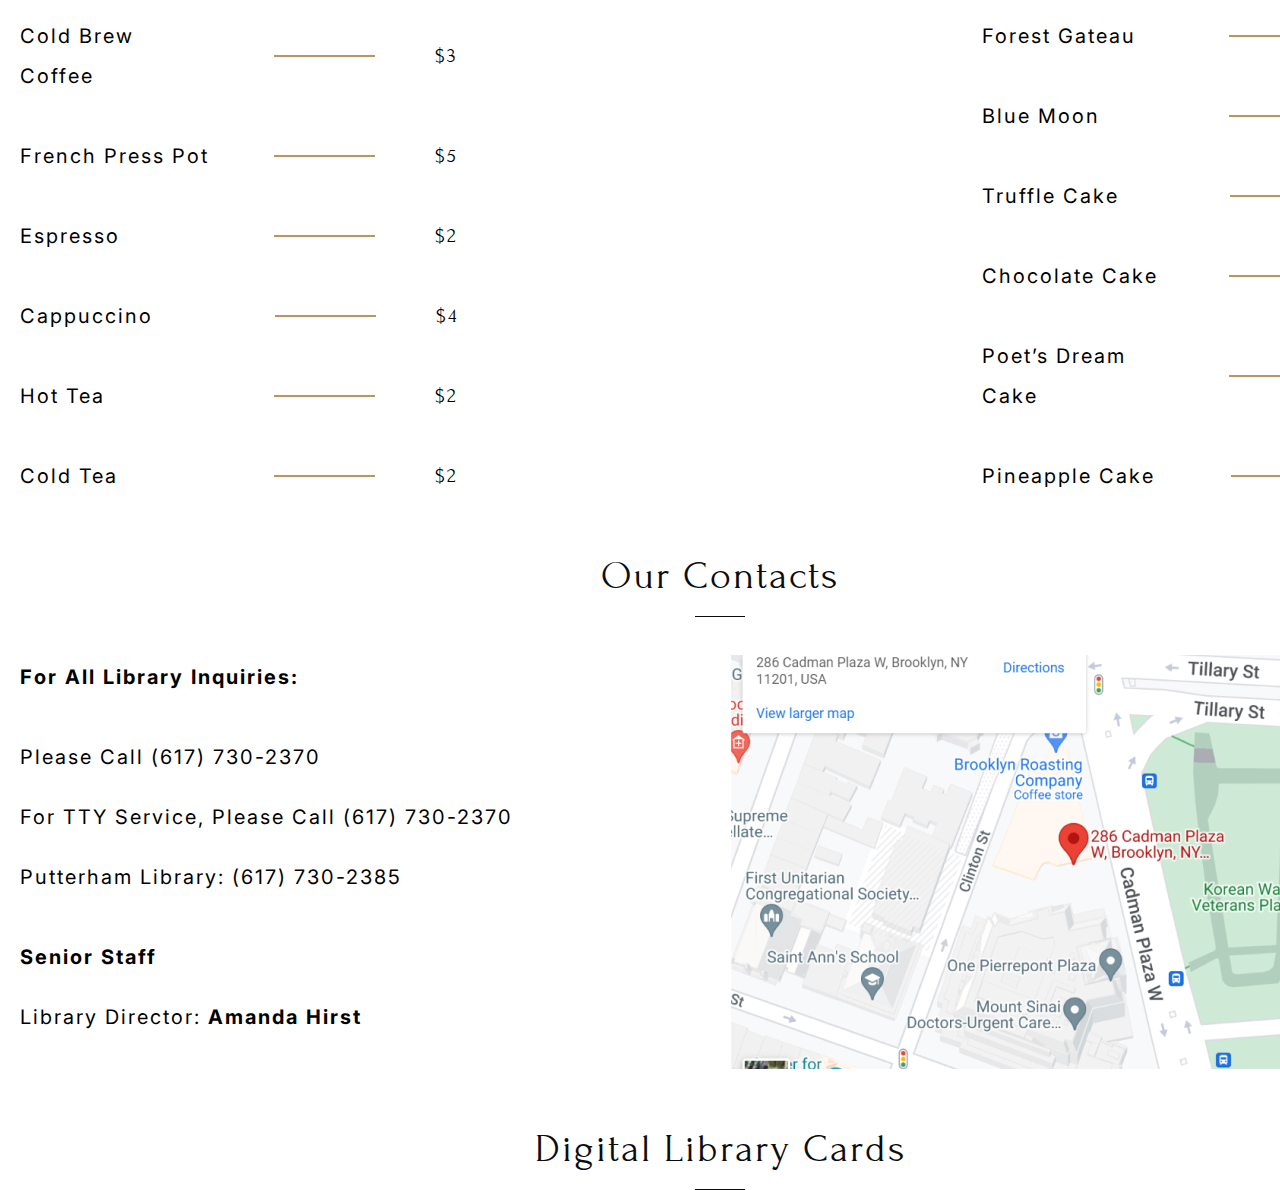
==== commit 5224b3ff: "fix: solve incorrect Contacts section tag and styles with perfect pixel" ====
--- a/library/index.html
+++ b/library/index.html
@@ -262,7 +262,6 @@
       <section class="section-our-contacts">
         <h2 class="title"><a id="contacts"></a>Our Contacts</h2>
         <div class="title-line"></div>
-      </section>
 
       <div class="contacts-wrapper">
         <div class="contacts-address">
@@ -275,12 +274,14 @@
         </div>
         <div class="contacts-map"><img src="./images/contacts.jpg" width="696" height="414" alt="map"></div>
       </div>
-
-
-      <disectionv class="section-library-card">
+    </section>
+
+
+      <section class="section-library-card">
         <h2 class="title"><a id="library-card"></a>Digital Library Cards</h2>
         <div class="title-line"></div>
       </section>
+
 
       </main>
 
--- a/library/styles/styles.css
+++ b/library/styles/styles.css
@@ -519,7 +519,6 @@
   align-items: center;
   /*height: 841px;*/
   margin-top: 100px;
-  margin-bottom: 30px;
 }
 
 .contacts-wrapper {
@@ -529,6 +528,7 @@
   justify-content: space-between;
   align-items: center;
   margin-bottom: 40px;
+  margin-top: 28px;
   gap: 196px;
 }
 
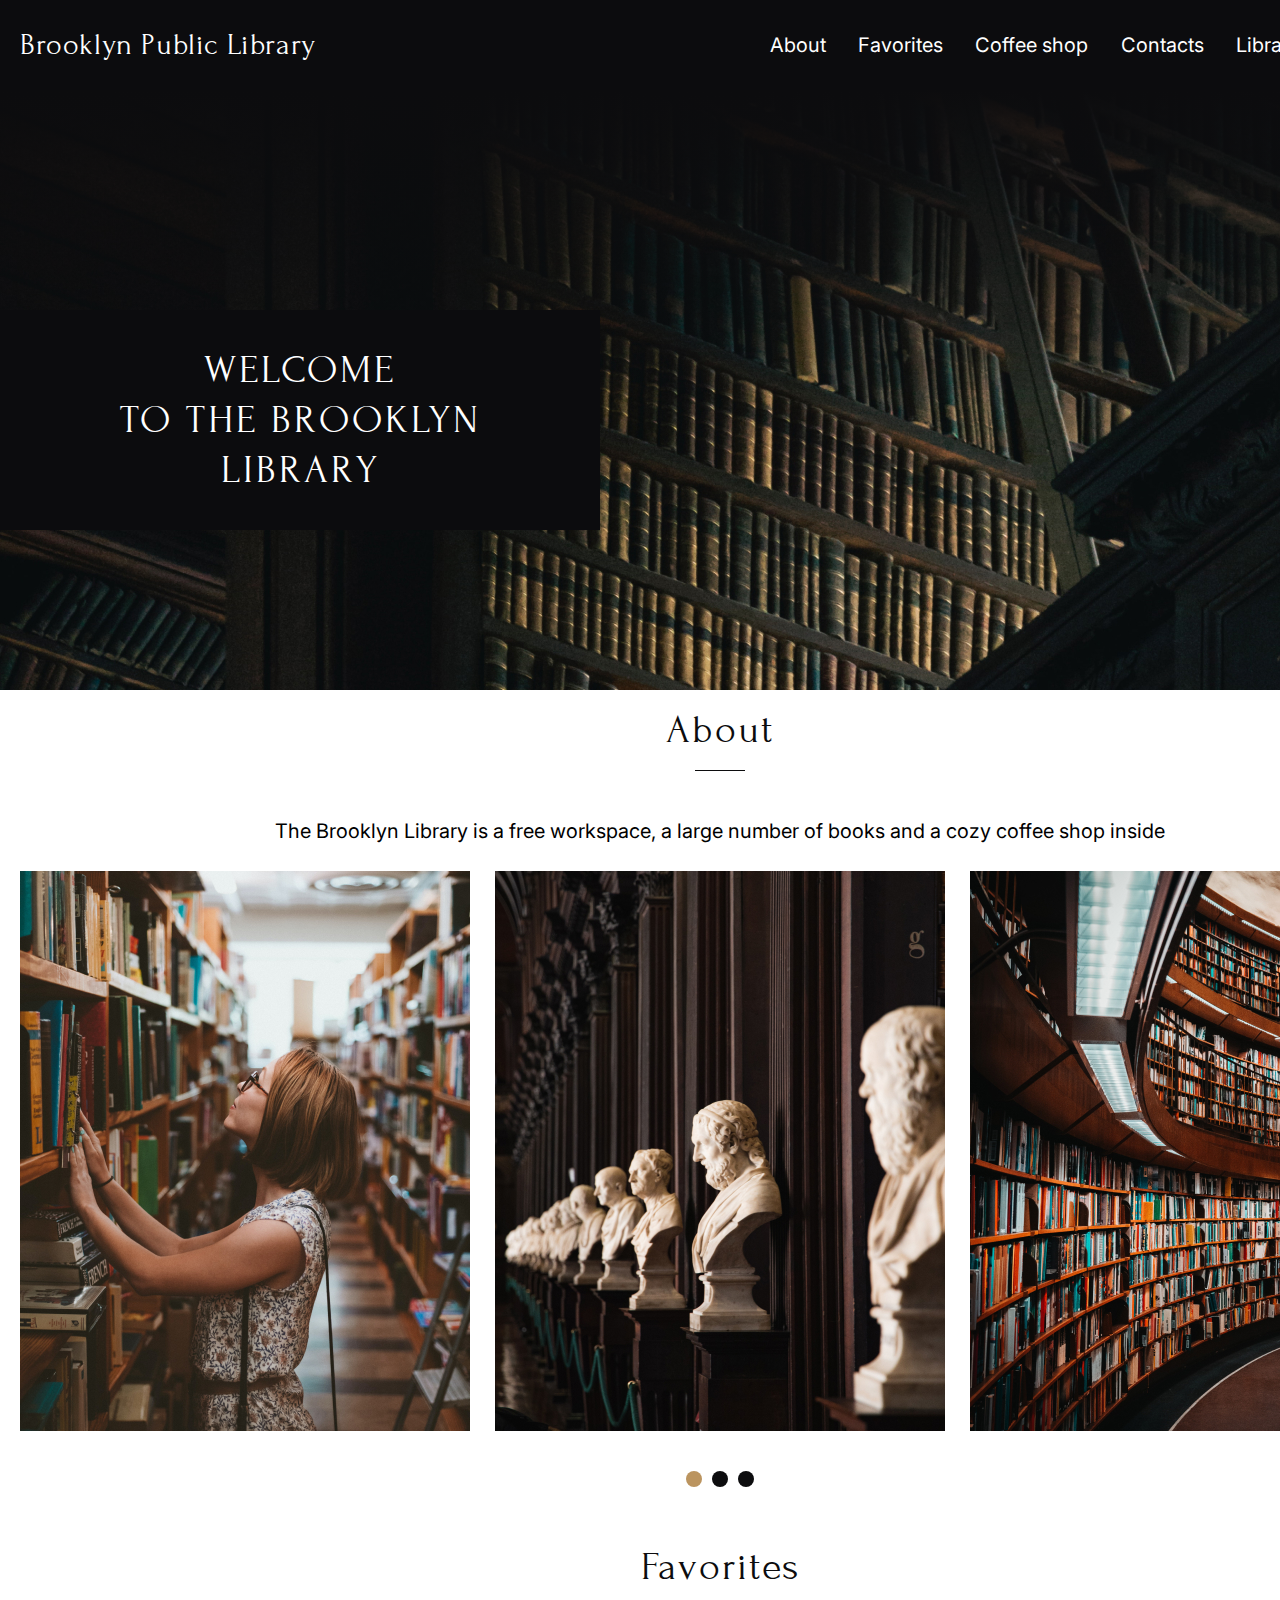
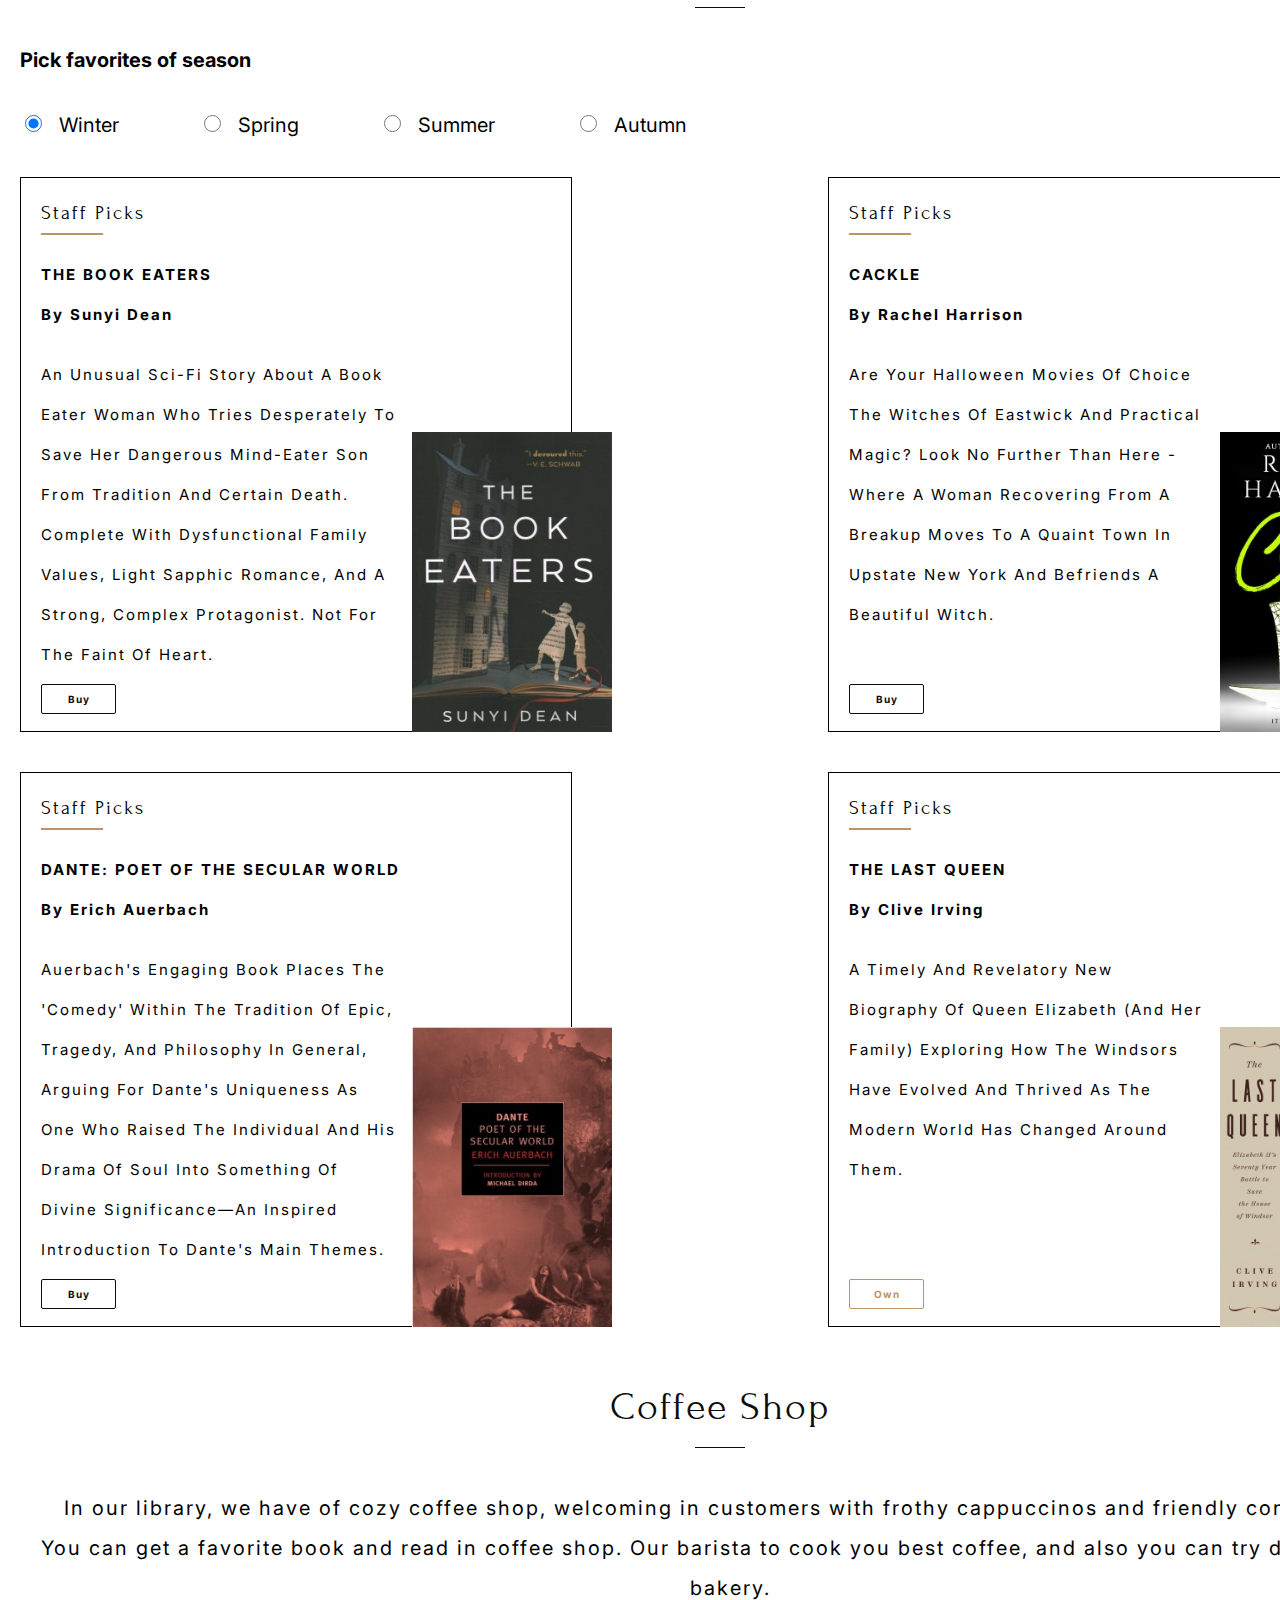
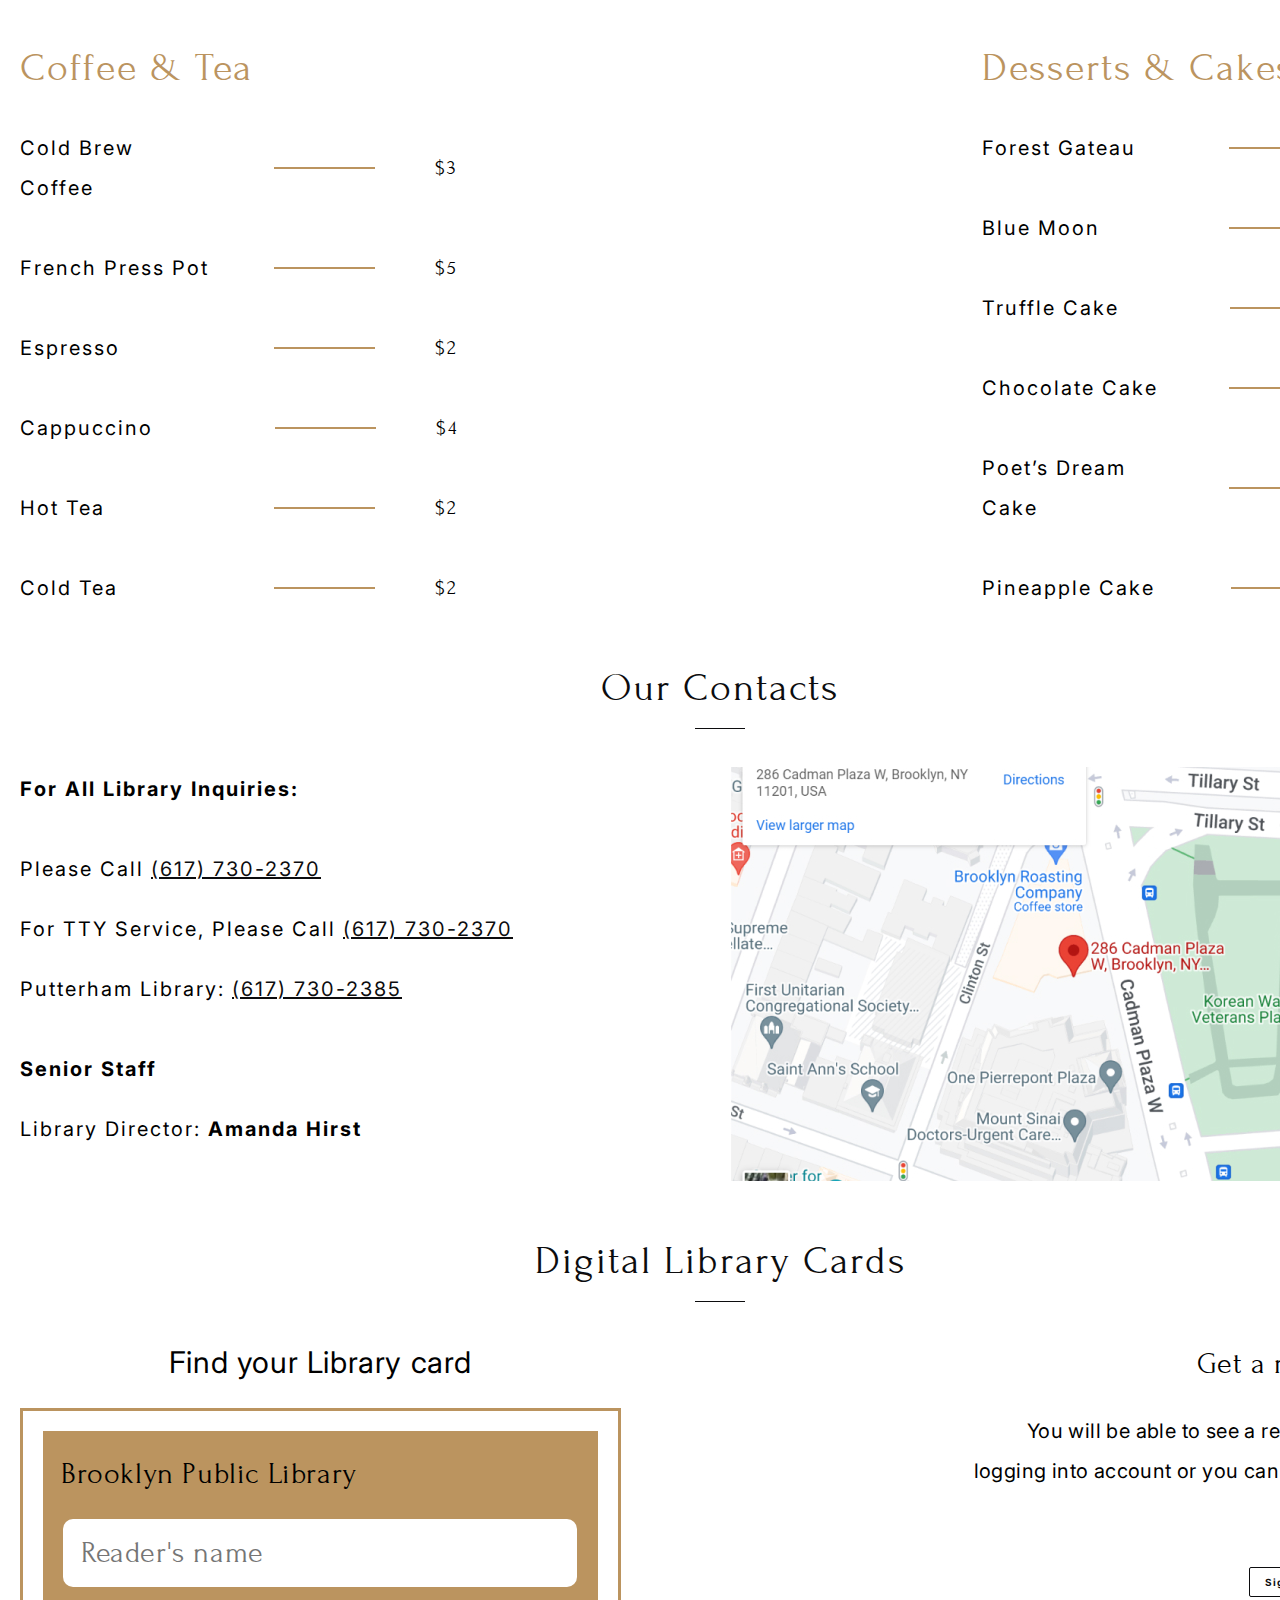
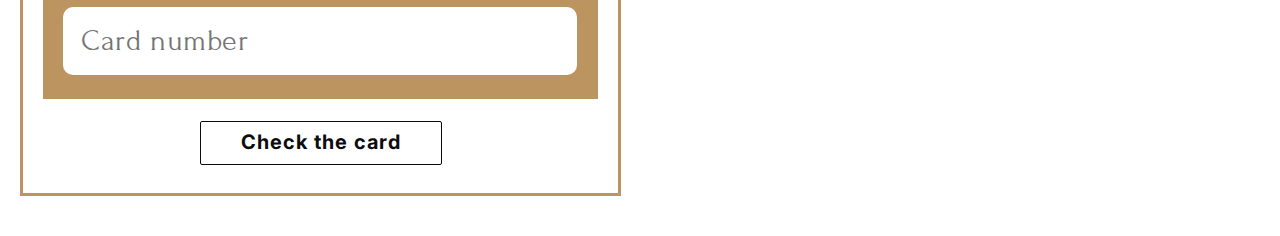
==== commit 53f427df: "feat: Digital Card section and fix some styles and code" ====
--- a/library/index.html
+++ b/library/index.html
@@ -91,7 +91,7 @@
         <section class="section-favorites">
           <h2 class="title"><a id="favorites"></a>Favorites</h2>
           <div class="title-line"></div>
-          <form name="form" action="#">
+          <form name="favorites" action="#">
             <div class="favorites-text">Pick favorites of season</div>
             <div class="favorites-seasons">
               <label class="season-label">
@@ -265,11 +265,11 @@
 
       <div class="contacts-wrapper">
         <div class="contacts-address">
-          <div class="contacts-text contacts-text-header1 bold">For all Library inquiries:</div>
-          <div class="contacts-text">Please call (617) 730-2370</div>
-          <div class="contacts-text">For TTY service, please call (617) 730-2370</div>
-          <div class="contacts-text">Putterham Library: (617) 730-2385</div>
-          <div class="contacts-text contacts-text-header2 bold">Senior Staff</div>
+          <div class="contacts-text contacts-text-header1">For all Library inquiries:</div>
+          <div class="contacts-text">Please call <a href="tel:(617)730-2370">(617) 730-2370</a></div>
+          <div class="contacts-text">For TTY service, please call <a href="tel:(617)730-2370">(617) 730-2370</a></div>
+          <div class="contacts-text">Putterham Library: <a href="tel:(617)730-2385">(617) 730-2385</a></div>
+          <div class="contacts-text contacts-text-header2">Senior Staff</div>
           <div class="contacts-text">Library Director: <span class="bold">Amanda Hirst</span></div>
         </div>
         <div class="contacts-map"><img src="./images/contacts.jpg" width="696" height="414" alt="map"></div>
@@ -280,6 +280,35 @@
       <section class="section-library-card">
         <h2 class="title"><a id="library-card"></a>Digital Library Cards</h2>
         <div class="title-line"></div>
+
+        <div class="card-wrapper">
+          <form name="library_card" action="#">
+            <div class="card-find-form">
+              <div class="find-form-header">Find your Library card</div>
+              <div class="find-form-wrapper">
+                <div class="find-form-block">
+                  <div class="find-form-text">Brooklyn Public Library</div>
+                    <input class="find-form-input" type="text" name="reader_name" id="reader_name" placeholder="Reader's name">
+                    <input class="find-form-input" type="text" name="card_number" id="card_number" placeholder="Card number">
+                </div>
+                <div class="find-form-submit-wrapper">
+                  <button class="find-form-button" type="button" id="find-form">Check the card</button>
+                </div>
+              </div>
+            </div>
+            <div class="card-login-form">
+              <div class="login-form-header">Get a reader card</div>
+              <div class="login-form-wrapper">
+                <div class="login-form-text">You will be able to see a reader card after logging into account or you can register a new account</div>
+                <div class="login-form-submit-wrapper">
+                  <button class="login-form-button" type="button" id="sign_up">Sign Up</button>
+                  <button class="login-form-button" type="button" id="login_in">Log in</button>
+                </div>
+              </div>
+            </div>
+          </form>
+        </div>
+
       </section>
 
 
--- a/library/styles/styles.css
+++ b/library/styles/styles.css
@@ -21,6 +21,10 @@
 p, h2, ul, form {
   padding: 0;
   margin: 0;
+}
+
+.bold {
+  font-weight: 700;
 }
 
 img {
@@ -302,6 +306,7 @@
 
 .favorites-books {
   width: 1440px;
+  height: 555px;
   display: inline-flex;
   flex-direction: row;
   justify-content: space-between;
@@ -551,11 +556,13 @@
 
 .contacts-text-header1 {
   margin-bottom: 40px;
+  font-weight: 700;
 }
 
 .contacts-text-header2 {
   margin-top: 40px;
   margin-bottom: 20px;
+  font-weight: 700;
 }
 
 .contacts-map {
@@ -576,8 +583,162 @@
   margin-top: 20px;
 }
 
-.bold {
-  font-weight: 700;
+.card-wrapper {
+  width: 1400px;
+  display: flex;
+  flex-direction: row;
+  justify-content: space-between;
+  align-items: center;
+  margin-bottom: 40px;
+  margin-top: 28px;
+  gap: 196px;
+}
+
+.card-find-form {
+  display: inline-flex;
+  flex-direction: column;
+  justify-content: space-between;
+  align-items: center;
+}
+
+.find-form-header {
+  color: black;
+  font-size: 30px;
+  font-family: Inter;
+  font-weight: 400;
+  letter-spacing: 0.60px;
+  margin-top: 14px;
+}
+
+.find-form-wrapper {
+  width: 595px;
+  height: 382px;
+  background: white;
+  border: 3px #BB945F solid;
+  margin-top: 28px;
+}
+
+.find-form-block {
+  margin-top: 20px;
+  margin-left: 20px;
+  margin-right: 20px;
+  padding-bottom: 24px;
+  background: #BB945F;
+}
+
+.find-form-text {
+  padding-top: 18px;
+  margin-left: 18px;
+  color: black;
+  font-size: 30px;
+  font-family: Forum;
+  font-weight: 400;
+  line-height: 50px;
+  letter-spacing: 0.60px;
+}
+
+.find-form-input {
+  margin-top: 20px;
+  margin-left: 20px;
+  padding-left: 18px;
+  padding-right: 20px;
+  border: 0;
+  width: 476px;
+  height: 66px;
+  background: white;
+  border-radius: 10px;
+  color: #8E8E8E;
+  font-size: 30px;
+  font-family: Forum;
+  font-weight: 400;
+  line-height: 50px;
+  letter-spacing: 0.60px;
+}
+
+.find-form-submit-wrapper {
+  width: 595px;
+  display: inline-flex;
+  justify-content: center;
+  align-items: center;
+}
+
+.find-form-button {
+  width: 242px;
+  height: 44 px;
+  margin-top: 22px;
+  padding-top: 8px;
+  padding-bottom: 10px;
+  border-radius: 2px;
+  border: 0.50px #0C0C0E solid;
+  text-align: center;
+  color: #0C0C0E;
+  font-size: 20px;
+  font-family: Inter;
+  font-weight: 700;
+  letter-spacing: 1px;
+  background: white;
+}
+
+.find-form-button:hover {
+  background: #BB945F;
+}
+
+.card-login-form {
+  margin-top: 0px;
+  width: 794px;
+  display: inline-flex;
+  flex-direction: column;
+  justify-content: space-between;
+  align-items: flex-end;
+}
+
+.login-form-header {
+  margin-top: 2px;
+  text-align: center;
+  color: black;
+  font-size: 30px;
+  font-family: Forum;
+  font-weight: 400;
+  letter-spacing: 0.60px;
+}
+
+.login-form-text {
+  padding-top: 30px;
+  width: 456px;
+  text-align: right;
+  color: black;
+  font-size: 20px;
+  font-family: Inter;
+  font-weight: 400;
+  line-height: 40px;
+  letter-spacing: 0.40px;
+}
+
+.login-form-submit-wrapper{
+  display: flex;
+  justify-content: flex-end;
+  align-items: flex-end;
+  padding-top: 20px;
+  margin-top: 16px;
+}
+
+.login-form-button {
+  margin-left: 20px;
+  width: 75px;
+  height: 30px;
+  border-radius: 2px;
+  border: 0.50px #0C0C0E solid;
+  text-align: center;
+  color: #0C0C0E;
+  font-size: 10px;
+  font-family: Inter;
+  font-weight: 700;
+  letter-spacing: 1px;
+  background: white;
+}
+
+.login-form-button:hover {
+  background: #BB945F;
 }
 
 a {
@@ -593,6 +754,5 @@
 a.menu:hover {
   color: #bb945f;
   text-decoration: underline;
-  transition: 0.5s ease-in-out;
   cursor: pointer;
 }
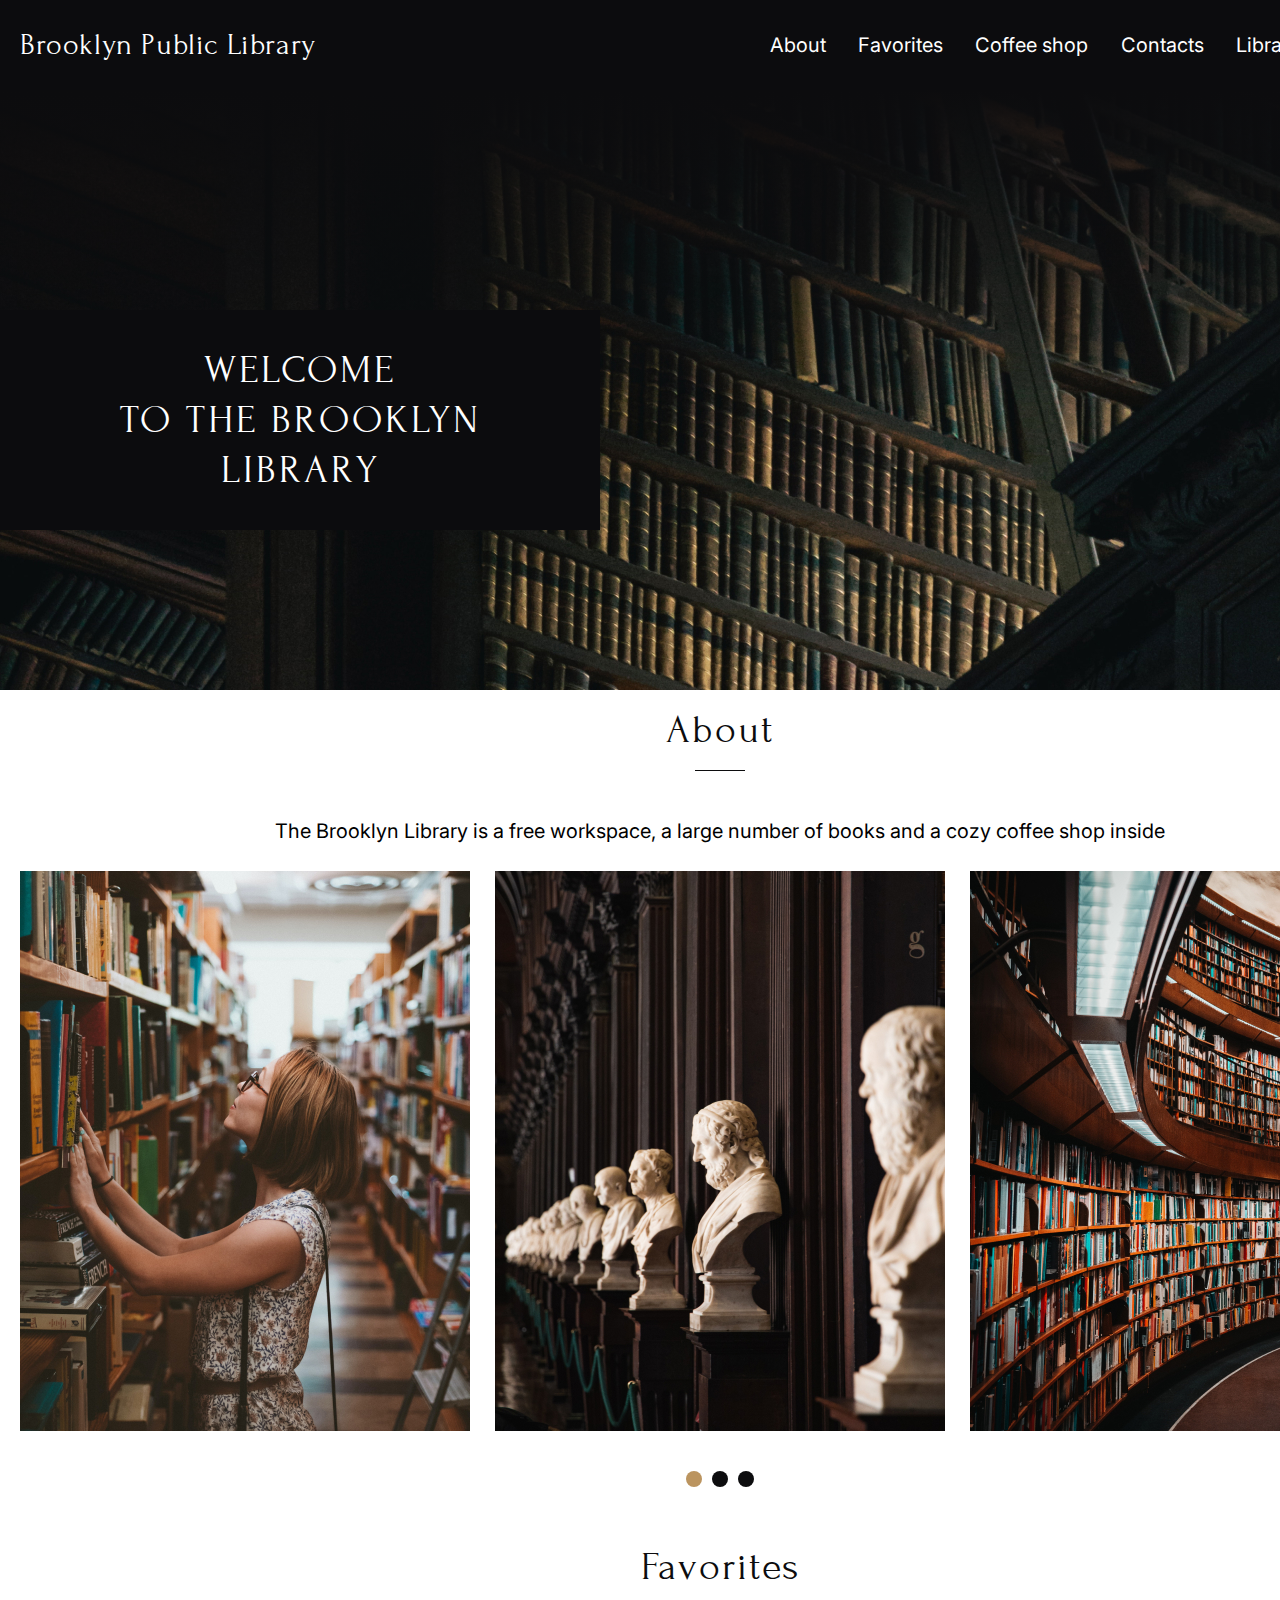
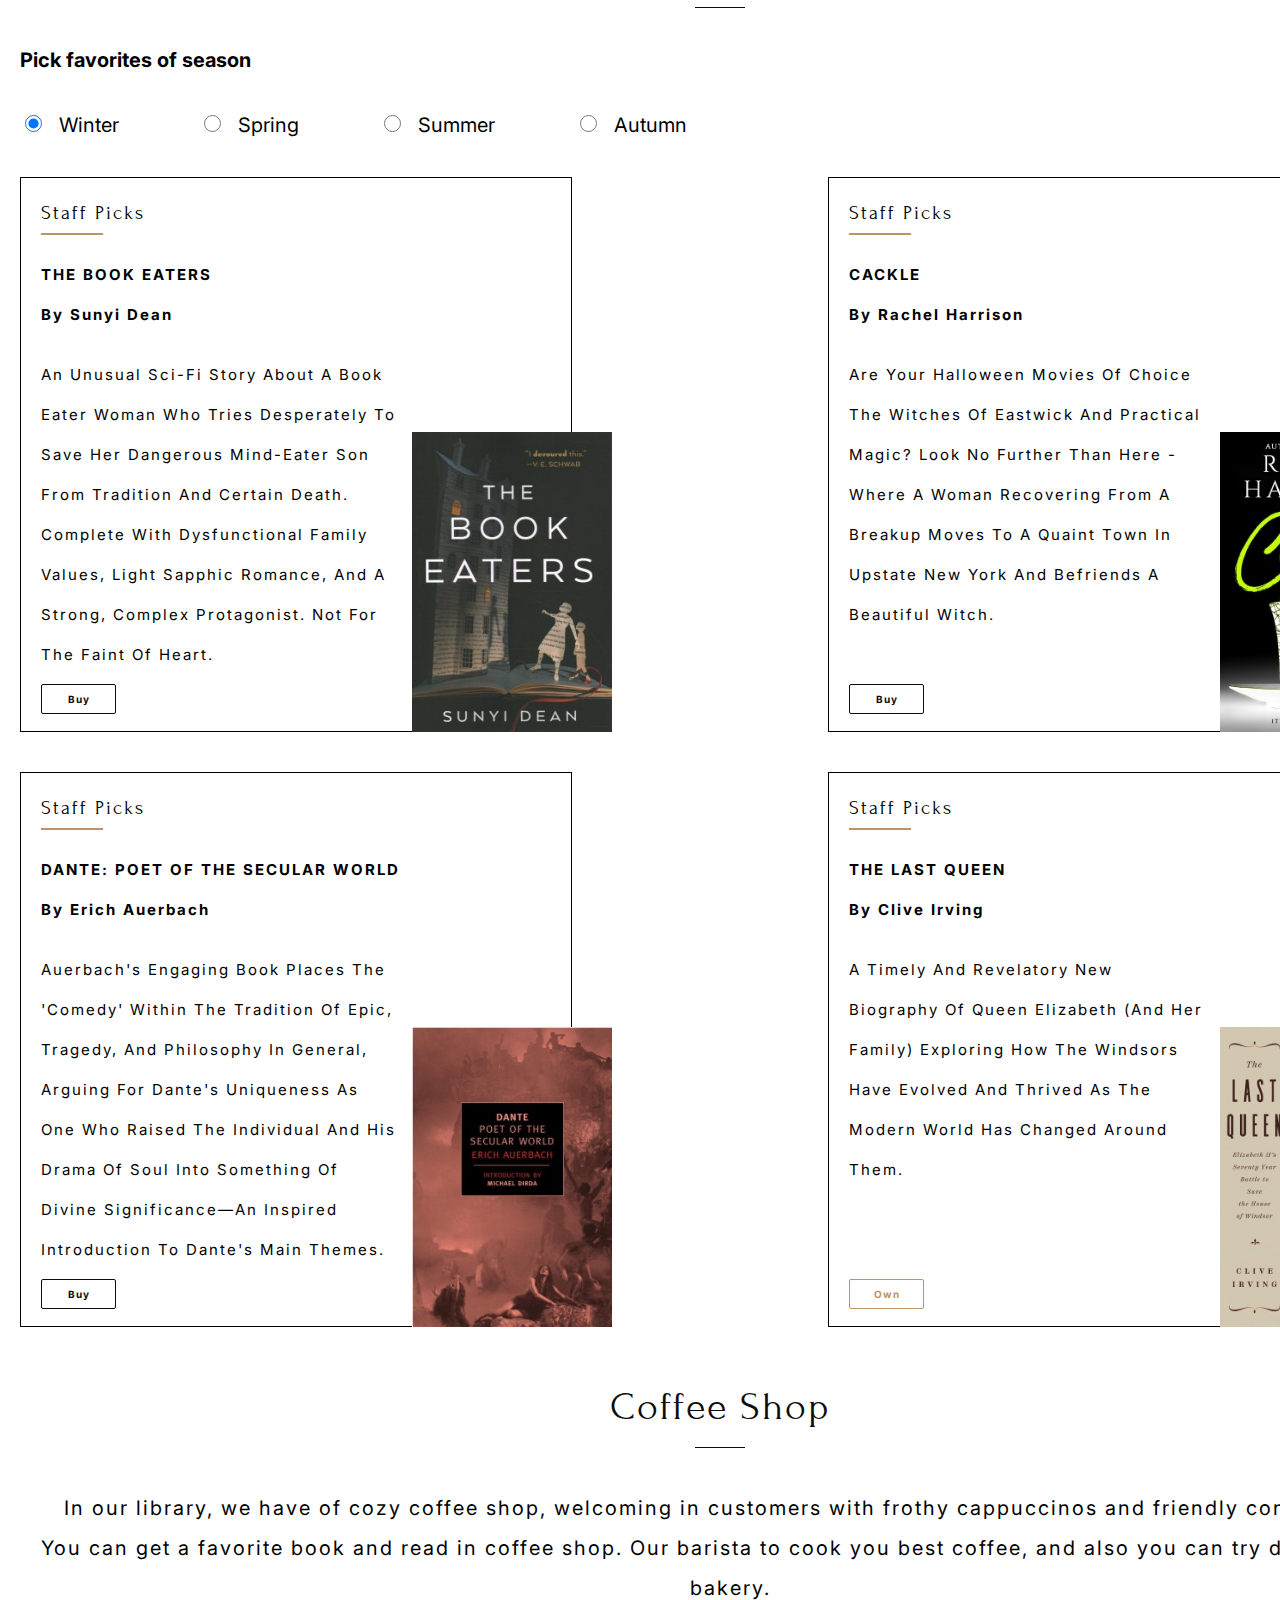
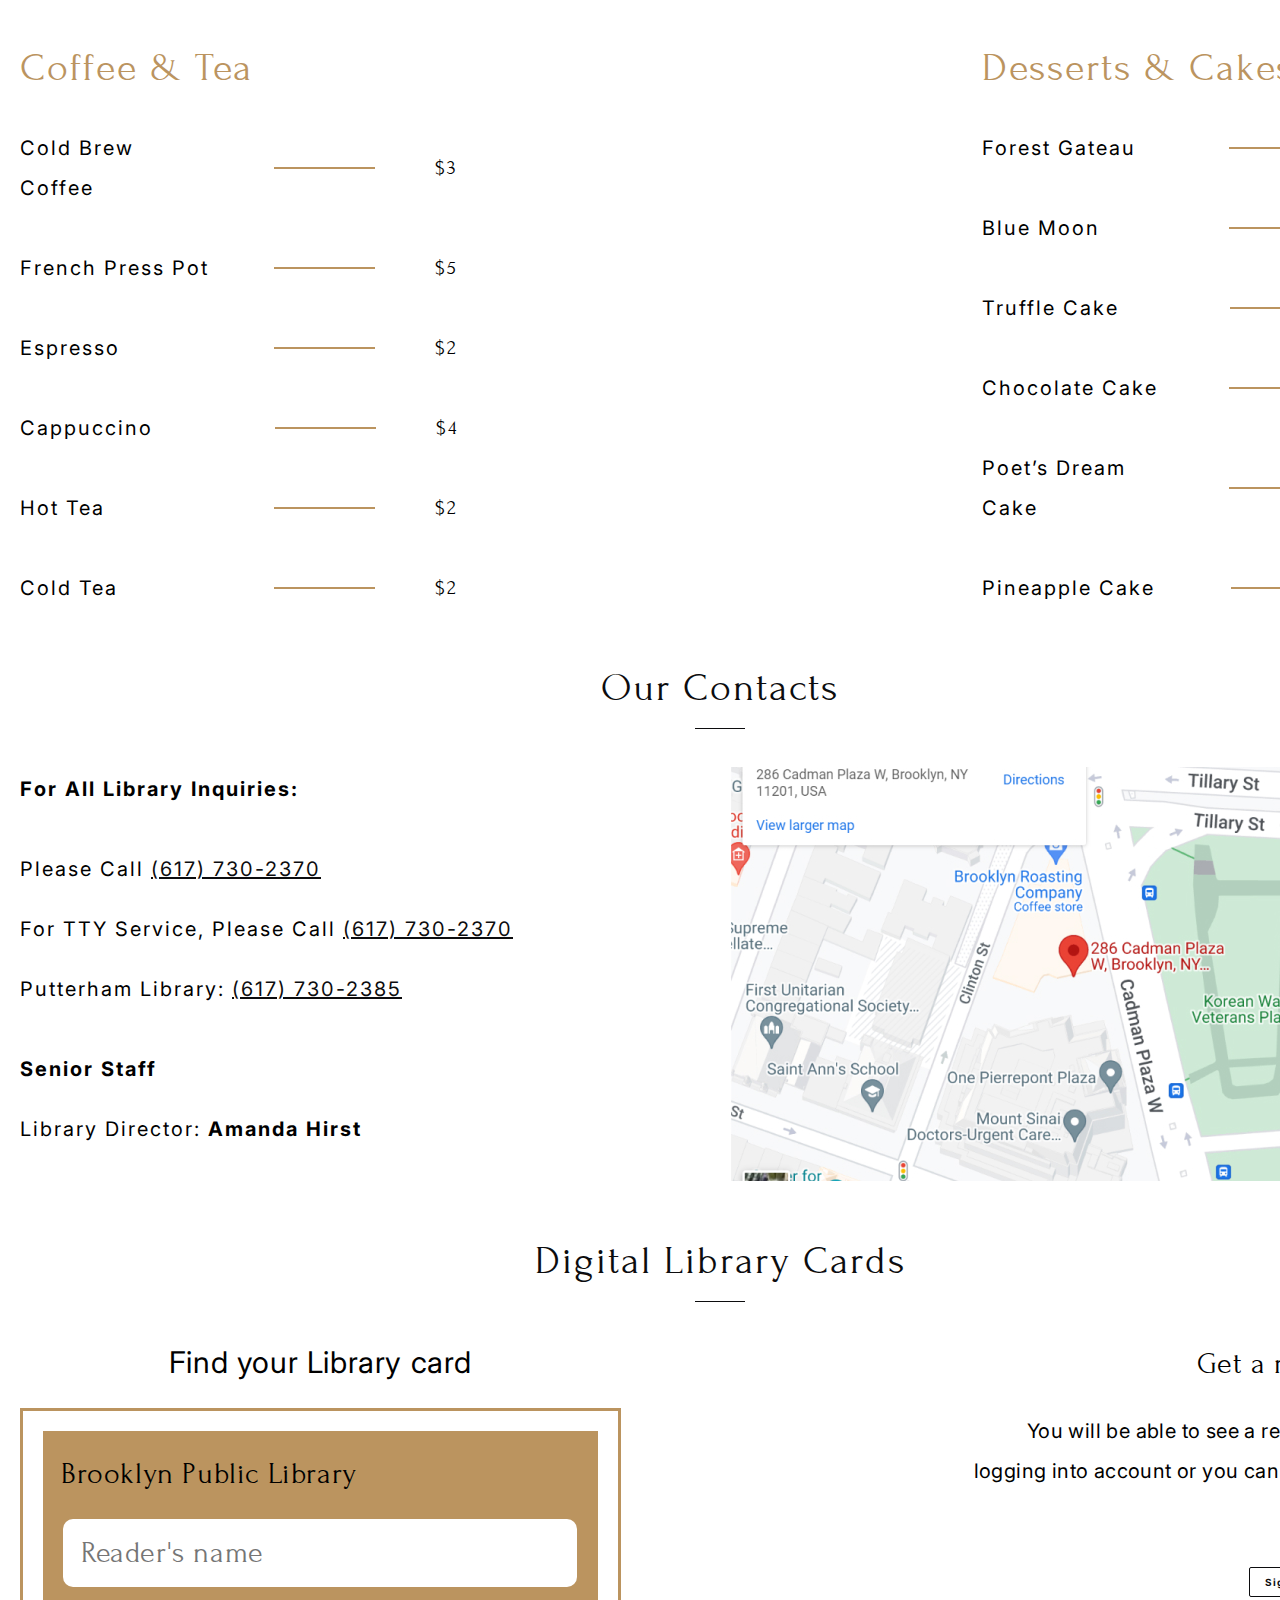
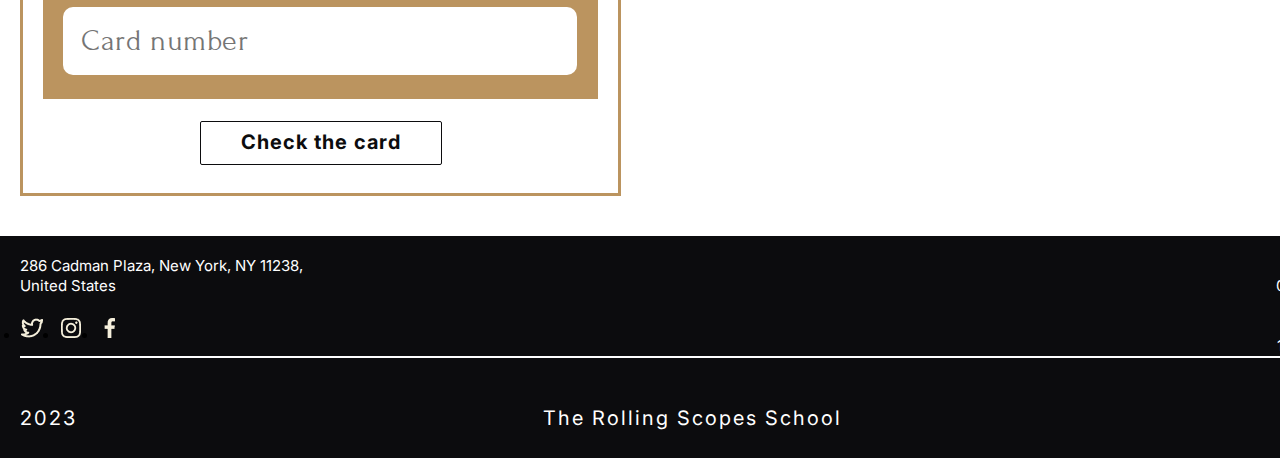
==== commit 9daf7c8e: "faat: add Footer section and replace vector svg by pic" ====
--- a/library/index.html
+++ b/library/index.html
@@ -14,7 +14,7 @@
   </head>
 
   <body>
-
+<!--
     <svg display="none">
       <symbol id="pic-user" width="28" height="28" viewBox="0 0 28 28" fill="none">
         <path fill-rule="evenodd" clip-rule="evenodd" d="M28 14C28 21.732 21.732 28 14 28C6.26801 28 0 21.732 0 14C0 6.26801 6.26801 0 14 0C21.732 0 28 6.26801 28 14ZM18.6667 7.77778C18.6667 10.3551 16.5774 12.4444 14.0001 12.4444C11.4227 12.4444 9.33339 10.3551 9.33339 7.77778C9.33339 5.20045 11.4227 3.11111 14.0001 3.11111C16.5774 3.11111 18.6667 5.20045 18.6667 7.77778ZM19.4998 16.2781C20.9584 17.7367 21.7778 19.715 21.7778 21.7778H14L6.22225 21.7778C6.22225 19.715 7.0417 17.7367 8.50031 16.2781C9.95893 14.8194 11.9372 14 14 14C16.0628 14 18.0411 14.8194 19.4998 16.2781Z" fill="white"/>
@@ -29,7 +29,7 @@
         <path d="M15.12 5.32003H17V2.14003C16.0897 2.04538 15.1751 1.99865 14.26 2.00003C11.54 2.00003 9.67999 3.66003 9.67999 6.70003V9.32003H6.60999V12.88H9.67999V22H13.36V12.88H16.42L16.88 9.32003H13.36V7.05003C13.36 6.00003 13.64 5.32003 15.12 5.32003Z" fill="#F5EFDB"/>
       </symbol>
     </svg>
-
+-->
     <div class="container">
 
       <header class="header">
@@ -46,12 +46,12 @@
               <li><a class="menu" href="#library-card">Library Card</a></li>
             </ul>
           </nav>
-          <a href="#"><svg class="pictogram"><use xlink:href="#pic-user"/></svg></a>
+          <!--<a href="#"><svg class="pictogram"><use xlink:href="#pic-user"/></svg></a>-->
+          <a href="#"><img class="pic-user" src="./images/pic-user.png" height="28" width="28" alt="User login"></a>
         </div>
       </header>
 
       <main class="main">
-
 
         <section class="section-welcome">
           <div class="welcome-overlay"></div>
@@ -61,7 +61,6 @@
             </div>
           </div>
         </section>
-
 
         <section class="section-about">
           <h2 class="title"><a id="about"></a>About</h2>
@@ -86,7 +85,6 @@
             </div>
           </div>
         </section>
-
 
         <section class="section-favorites">
           <h2 class="title"><a id="favorites"></a>Favorites</h2>
@@ -158,163 +156,157 @@
                 </div>
                 <div class="book-image"><img src="./images/book_winter_queen.jpg" width="200" height="300" alt="The Last Queen - By Clive Irving"></div>
               </div>
-          </div>
-        </form>
-      </section>
-
-
-      <section class="section-coffee-shop">
-        <h2 class="title"><a id="coffee-shop"></a>Coffee Shop</h2>
-        <div class="title-line"></div>
-
-        <div class="coffee-shop-text">
-          In our library, we have of cozy coffee shop, welcoming in customers with frothy cappuccinos and friendly conversation.<br>
-          You can get a favorite book and read in coffee shop. Our barista to cook you best coffee, and also you can try desserts from bakery.<br>
-        </div>
-
-        <div class="coffee-shop-menu-wrapper">
-          <div class="coffee-shop-menu-column">
-            <div class="coffee-shop-menu-header">Coffee & Tea</div>
-
-            <div class="coffee-shop-menu-item">
-              <div class="menu-item-name">Cold Brew Coffee</div>
-              <div class="menu-item-line"></div>
-              <div class="menu-item-price">$3</div>
-            </div>
-
-            <div class="coffee-shop-menu-item">
-              <div class="menu-item-name">French Press Pot</div>
-              <div class="menu-item-line"></div>
-              <div class="menu-item-price">$5</div>
-            </div>
-
-            <div class="coffee-shop-menu-item">
-              <div class="menu-item-name">Espresso</div>
-              <div class="menu-item-line"></div>
-              <div class="menu-item-price">$2</div>
-            </div>
-
-            <div class="coffee-shop-menu-item">
-              <div class="menu-item-name">Cappuccino</div>
-              <div class="menu-item-line"></div>
-              <div class="menu-item-price">$4</div>
-            </div>
-
-            <div class="coffee-shop-menu-item">
-              <div class="menu-item-name">Hot tea</div>
-              <div class="menu-item-line"></div>
-              <div class="menu-item-price">$2</div>
-            </div>
-
-            <div class="coffee-shop-menu-item">
-              <div class="menu-item-name">Cold tea</div>
-              <div class="menu-item-line"></div>
-              <div class="menu-item-price">$2</div>
-            </div>
-
-          </div>
-          <div class="coffee-shop-menu-column">
-
-            <div class="coffee-shop-menu-header">Desserts & Cakes</div>
-
-            <div class="coffee-shop-menu-item">
-              <div class="menu-item-name">Forest Gateau</div>
-              <div class="menu-item-line"></div>
-              <div class="menu-item-price">$16</div>
-            </div>
-
-            <div class="coffee-shop-menu-item">
-              <div class="menu-item-name">Blue Moon</div>
-              <div class="menu-item-line"></div>
-              <div class="menu-item-price">$16</div>
-            </div>
-
-            <div class="coffee-shop-menu-item">
-              <div class="menu-item-name">Truffle Cake</div>
-              <div class="menu-item-line"></div>
-              <div class="menu-item-price">$15</div>
-            </div>
-
-            <div class="coffee-shop-menu-item">
-              <div class="menu-item-name">Chocolate Cake</div>
-              <div class="menu-item-line"></div>
-              <div class="menu-item-price">$18</div>
-            </div>
-
-            <div class="coffee-shop-menu-item">
-              <div class="menu-item-name">Poet’s Dream Cake</div>
-              <div class="menu-item-line"></div>
-              <div class="menu-item-price">$16</div>
-            </div>
-
-            <div class="coffee-shop-menu-item">
-              <div class="menu-item-name">Pineapple Cake</div>
-              <div class="menu-item-line"></div>
-              <div class="menu-item-price">$14</div>
-            </div>
-
-          </div>
-        </div>
-
-      </section>
-
-
-      <section class="section-our-contacts">
-        <h2 class="title"><a id="contacts"></a>Our Contacts</h2>
-        <div class="title-line"></div>
-
-      <div class="contacts-wrapper">
-        <div class="contacts-address">
-          <div class="contacts-text contacts-text-header1">For all Library inquiries:</div>
-          <div class="contacts-text">Please call <a href="tel:(617)730-2370">(617) 730-2370</a></div>
-          <div class="contacts-text">For TTY service, please call <a href="tel:(617)730-2370">(617) 730-2370</a></div>
-          <div class="contacts-text">Putterham Library: <a href="tel:(617)730-2385">(617) 730-2385</a></div>
-          <div class="contacts-text contacts-text-header2">Senior Staff</div>
-          <div class="contacts-text">Library Director: <span class="bold">Amanda Hirst</span></div>
-        </div>
-        <div class="contacts-map"><img src="./images/contacts.jpg" width="696" height="414" alt="map"></div>
-      </div>
-    </section>
-
-
-      <section class="section-library-card">
-        <h2 class="title"><a id="library-card"></a>Digital Library Cards</h2>
-        <div class="title-line"></div>
-
-        <div class="card-wrapper">
-          <form name="library_card" action="#">
-            <div class="card-find-form">
-              <div class="find-form-header">Find your Library card</div>
-              <div class="find-form-wrapper">
-                <div class="find-form-block">
-                  <div class="find-form-text">Brooklyn Public Library</div>
-                    <input class="find-form-input" type="text" name="reader_name" id="reader_name" placeholder="Reader's name">
-                    <input class="find-form-input" type="text" name="card_number" id="card_number" placeholder="Card number">
-                </div>
-                <div class="find-form-submit-wrapper">
-                  <button class="find-form-button" type="button" id="find-form">Check the card</button>
-                </div>
-              </div>
-            </div>
-            <div class="card-login-form">
-              <div class="login-form-header">Get a reader card</div>
-              <div class="login-form-wrapper">
-                <div class="login-form-text">You will be able to see a reader card after logging into account or you can register a new account</div>
-                <div class="login-form-submit-wrapper">
-                  <button class="login-form-button" type="button" id="sign_up">Sign Up</button>
-                  <button class="login-form-button" type="button" id="login_in">Log in</button>
-                </div>
-              </div>
             </div>
           </form>
-        </div>
-
-      </section>
-
+        </section>
+
+        <section class="section-coffee-shop">
+          <h2 class="title"><a id="coffee-shop"></a>Coffee Shop</h2>
+          <div class="title-line"></div>
+          <div class="coffee-shop-text">
+            In our library, we have of cozy coffee shop, welcoming in customers with frothy cappuccinos and friendly conversation.<br>
+            You can get a favorite book and read in coffee shop. Our barista to cook you best coffee, and also you can try desserts from bakery.<br>
+          </div>
+          <div class="coffee-shop-menu-wrapper">
+            <div class="coffee-shop-menu-column">
+              <div class="coffee-shop-menu-header">Coffee & Tea</div>
+              <div class="coffee-shop-menu-item">
+                <div class="menu-item-name">Cold Brew Coffee</div>
+                <div class="menu-item-line"></div>
+                <div class="menu-item-price">$3</div>
+              </div>
+              <div class="coffee-shop-menu-item">
+                <div class="menu-item-name">French Press Pot</div>
+                <div class="menu-item-line"></div>
+                <div class="menu-item-price">$5</div>
+              </div>
+              <div class="coffee-shop-menu-item">
+                <div class="menu-item-name">Espresso</div>
+                <div class="menu-item-line"></div>
+                <div class="menu-item-price">$2</div>
+              </div>
+              <div class="coffee-shop-menu-item">
+                <div class="menu-item-name">Cappuccino</div>
+                <div class="menu-item-line"></div>
+                <div class="menu-item-price">$4</div>
+              </div>
+              <div class="coffee-shop-menu-item">
+                <div class="menu-item-name">Hot tea</div>
+                <div class="menu-item-line"></div>
+                <div class="menu-item-price">$2</div>
+              </div>
+              <div class="coffee-shop-menu-item">
+                <div class="menu-item-name">Cold tea</div>
+                <div class="menu-item-line"></div>
+                <div class="menu-item-price">$2</div>
+              </div>
+            </div>
+            <div class="coffee-shop-menu-column">
+              <div class="coffee-shop-menu-header">Desserts & Cakes</div>
+              <div class="coffee-shop-menu-item">
+                <div class="menu-item-name">Forest Gateau</div>
+                <div class="menu-item-line"></div>
+                <div class="menu-item-price">$16</div>
+              </div>
+              <div class="coffee-shop-menu-item">
+                <div class="menu-item-name">Blue Moon</div>
+                <div class="menu-item-line"></div>
+                <div class="menu-item-price">$16</div>
+              </div>
+              <div class="coffee-shop-menu-item">
+                <div class="menu-item-name">Truffle Cake</div>
+                <div class="menu-item-line"></div>
+                <div class="menu-item-price">$15</div>
+              </div>
+              <div class="coffee-shop-menu-item">
+                <div class="menu-item-name">Chocolate Cake</div>
+                <div class="menu-item-line"></div>
+                <div class="menu-item-price">$18</div>
+              </div>
+              <div class="coffee-shop-menu-item">
+                <div class="menu-item-name">Poet’s Dream Cake</div>
+                <div class="menu-item-line"></div>
+                <div class="menu-item-price">$16</div>
+              </div>
+              <div class="coffee-shop-menu-item">
+                <div class="menu-item-name">Pineapple Cake</div>
+                <div class="menu-item-line"></div>
+                <div class="menu-item-price">$14</div>
+              </div>
+            </div>
+          </div>
+        </section>
+
+        <section class="section-our-contacts">
+          <h2 class="title"><a id="contacts"></a>Our Contacts</h2>
+          <div class="title-line"></div>
+          <div class="contacts-wrapper">
+            <div class="contacts-address">
+              <div class="contacts-text contacts-text-header1">For all Library inquiries:</div>
+              <div class="contacts-text">Please call <a href="tel:(617)730-2370">(617) 730-2370</a></div>
+              <div class="contacts-text">For TTY service, please call <a href="tel:(617)730-2370">(617) 730-2370</a></div>
+              <div class="contacts-text">Putterham Library: <a href="tel:(617)730-2385">(617) 730-2385</a></div>
+              <div class="contacts-text contacts-text-header2">Senior Staff</div>
+              <div class="contacts-text">Library Director: <span class="bold">Amanda Hirst</span></div>
+            </div>
+            <div class="contacts-map"><img src="./images/contacts.jpg" width="696" height="414" alt="map"></div>
+          </div>
+        </section>
+
+        <section class="section-library-card">
+          <h2 class="title"><a id="library-card"></a>Digital Library Cards</h2>
+          <div class="title-line"></div>
+          <div class="card-wrapper">
+            <form name="library_card" action="#">
+              <div class="card-find-form">
+                <div class="find-form-header">Find your Library card</div>
+                <div class="find-form-wrapper">
+                  <div class="find-form-block">
+                    <div class="find-form-text">Brooklyn Public Library</div>
+                      <input class="find-form-input" type="text" name="reader_name" id="reader_name" placeholder="Reader's name">
+                      <input class="find-form-input" type="text" name="card_number" id="card_number" placeholder="Card number">
+                  </div>
+                  <div class="find-form-submit-wrapper">
+                    <button class="find-form-button" type="button" id="find-form">Check the card</button>
+                  </div>
+                </div>
+              </div>
+              <div class="card-login-form">
+                <div class="login-form-header">Get a reader card</div>
+                <div class="login-form-wrapper">
+                  <div class="login-form-text">You will be able to see a reader card after logging into account or you can register a new account</div>
+                  <div class="login-form-submit-wrapper">
+                    <button class="login-form-button" type="button" id="sign_up">Sign Up</button>
+                    <button class="login-form-button" type="button" id="login_in">Log in</button>
+                  </div>
+                </div>
+              </div>
+            </form>
+          </div>
+        </section>
 
       </main>
 
       <footer class="footer">
+        <div class="footer-container">
+          <div class="footer-address"><a href="https://goo.gl/maps/SgcJZs42KR9JcWGQ7" class="footer-link">286 Cadman Plaza, New York, NY 11238, United States</a></div>
+          <div class="footer-opening">Mon - Fri <br>08:00 am - 07:00 pm</div>
+        </div>
+        <div class="footer-container">
+          <ul class="footer-social">
+            <li><a href="https://twitter.com/somebody/"><img src="./images/pic-twitter.png"></a></li>
+            <li><a href="https://instagram.com/somebody/"><img src="./images/pic-instagram.png"></a></li>
+            <li><a href="https://facebook.com/somebody/"><img src="./images/pic-facebook.png"></a></li>
+            </ul>
+          <div class="footer-opening">Sat - Sun <br>10:00 am - 06:00 pm</div>
+        </div>
+        <div class="footer-line"></div>
+        <div class="footer-container">
+          <div class="footer-year">2023</div>
+          <div class="footer-school"><a class="footer-link" href="https://rs.school/js-stage0/">The Rolling Scopes School</a></div>
+          <div class="footer-student"><a class="footer-link" href="https://github.com/nikov4">nikov4</a></div>
+        </div>
+
       </footer>
 
     </div>
--- a/library/styles/styles.css
+++ b/library/styles/styles.css
@@ -15,7 +15,6 @@
   font-weight: 400;
   line-height: 50px;
   letter-spacing: 0.60px;
-  word-wrap: break-word;
 }
 
 p, h2, ul, form {
@@ -23,27 +22,28 @@
   margin: 0;
 }
 
+a {
+  color: #0c0c0e;
+  text-decoration: underline;
+}
+
+a.menu, a.footer-link, a.menu:link, a.menu:active, a.menu:visited {
+  color: white;
+  text-decoration: none;
+}
+
+a.menu:hover {
+  color: #bb945f;
+  text-decoration: underline;
+  cursor: pointer;
+}
+
+img {
+  border: 0;
+}
+
 .bold {
   font-weight: 700;
-}
-
-img {
-  border: 0;
-}
-
-.alignleft {
-  text-align: left;
-  justify-content: left;
-}
-
-.alignright {
-  text-align: right;
-  justify-content: right;
-}
-
-.aligncenter {
-  text-align: center;
-  justify-content: center;
 }
 
 .container {
@@ -96,15 +96,19 @@
   font-family: Inter;
   font-weight: 400;
   line-height: 50px;
-  word-wrap: break-word;
-}
-
-svg.pictogram {
+}
+
+.pic-user {
+  margin-top: 10px;
+  margin-right: 20px;
+}
+
+/*svg.pictogram {
 	width: 28px;
 	height: 28px;
   margin-top: 10px;
   margin-right: 20px;
-}
+}*/
 
 .main {
   display: flex;
@@ -153,7 +157,6 @@
   text-transform: uppercase;
   line-height: 50px;
   letter-spacing: 3px;
-  word-wrap: break-word;
 }
 
 .title {
@@ -165,7 +168,6 @@
   text-transform: capitalize;
   line-height: 40px;
   letter-spacing: 2px;
-  word-wrap: break-word;
 }
 
 .title-line {
@@ -194,7 +196,6 @@
   font-weight: 400;
   line-height: 40px;
   padding-top: 40px;
-  word-wrap: break-word;
 }
 
 .about-images {
@@ -268,7 +269,6 @@
   font-family: Inter;
   font-weight: 700;
   padding-top: 40px;
-  word-wrap: break-word;
   text-align: left;
 }
 
@@ -287,7 +287,6 @@
   font-size: 20px;
   font-family: Inter;
   font-weight: 400;
-  word-wrap: break-word;
 }
 
 .season-wrapper {
@@ -352,7 +351,6 @@
   font-family: Inter;
   font-weight: 700;
   letter-spacing: 1px;
-  word-wrap: break-word;
   background: white;
 }
 
@@ -377,7 +375,6 @@
   text-transform: capitalize;
   line-height: 40px;
   letter-spacing: 2px;
-  word-wrap: break-word;
 }
 
 .book-line {
@@ -395,7 +392,6 @@
   text-transform: uppercase;
   line-height: 40px;
   letter-spacing: 2px;
-  word-wrap: break-word;
 }
 
 .book-autor {
@@ -406,7 +402,6 @@
   text-transform: capitalize;
   line-height: 40px;
   letter-spacing: 2px;
-  word-wrap: break-word;
 }
 
 .book-summary {
@@ -419,7 +414,6 @@
   text-transform: capitalize;
   line-height: 40px;
   letter-spacing: 2px;
-  word-wrap: break-word;
 }
 
 .section-coffee-shop {
@@ -444,7 +438,6 @@
   font-weight: 400;
   line-height: 40px;
   letter-spacing: 2px;
-  word-wrap: break-word;
 }
 
 .coffee-shop-menu-wrapper {
@@ -472,7 +465,6 @@
   text-transform: capitalize;
   line-height: 40px;
   letter-spacing: 2px;
-  word-wrap: break-word;
 }
 
 .coffee-shop-menu-item {
@@ -513,7 +505,6 @@
   text-transform: capitalize;
   line-height: 40px;
   letter-spacing: 2px;
-  word-wrap: break-word;
 }
 
 .section-our-contacts {
@@ -741,18 +732,95 @@
   background: #BB945F;
 }
 
-a {
-  color: #0c0c0e;
-  text-decoration: underline;
-}
-
-a.menu, a.menu:link, a.menu:active, a.menu:visited {
+.footer {
+  width: 1440px;
+  display: flex;
+  flex-direction: column;
+  justify-content: space-between;
+  background: #0C0C0E;
+}
+
+.footer-container {
+  margin-top: 20px;
+  margin-left: 20px;
+  margin-right: 20px;
+  width: 1400px;
+  display: flex;
+  flex-direction: row;
+  justify-content: space-between;
+}
+
+.footer-address {
+  display: flex;
+  justify-content: flex-start;
+  text-align: left;
+  width: 300px;
   color: white;
-  text-decoration: none;
-}
-
-a.menu:hover {
-  color: #bb945f;
-  text-decoration: underline;
-  cursor: pointer;
-}
+  font-size: 15px;
+  font-family: Inter;
+  font-weight: 400;
+  line-height: 20px;
+}
+
+.footer-opening {
+  text-align: right;
+  color: white;
+  font-size: 15px;
+  font-family: Inter;
+  font-weight: 400;
+  line-height: 20px;
+}
+
+.footer-social {
+  display: inline-flex;
+  margin-bottom: 10px;
+  gap: 15px;
+}
+
+.footer-line {
+  margin-left: 20px;
+  margin-right: 20px;
+  height: 0px;
+  border: 0.50px white solid;
+}
+
+.footer-year {
+  height: 80px;
+  display: inline-flex;
+  justify-content: flex-start;
+  align-items: center;
+  color: white;
+  font-size: 20px;
+  font-family: Inter;
+  font-weight: 400;
+  line-height: 20px;
+  letter-spacing: 2px;
+}
+
+.footer-school {
+  height: 80px;
+  display: inline-flex;
+  justify-content: center;
+  align-items: center;
+  width: 350px;
+  color: white;
+  font-size: 20px;
+  font-family: Inter;
+  font-weight: 400;
+  line-height: 20px;
+  letter-spacing: 2px;
+}
+
+.footer-student {
+  height: 80px;
+  display: inline-flex;
+  justify-content: flex-end;
+  align-items: center;
+  width: 113px;
+  color: white;
+  font-size: 20px;
+  font-family: Inter;
+  font-weight: 400;
+  line-height: 40px;
+  letter-spacing: 2px;
+}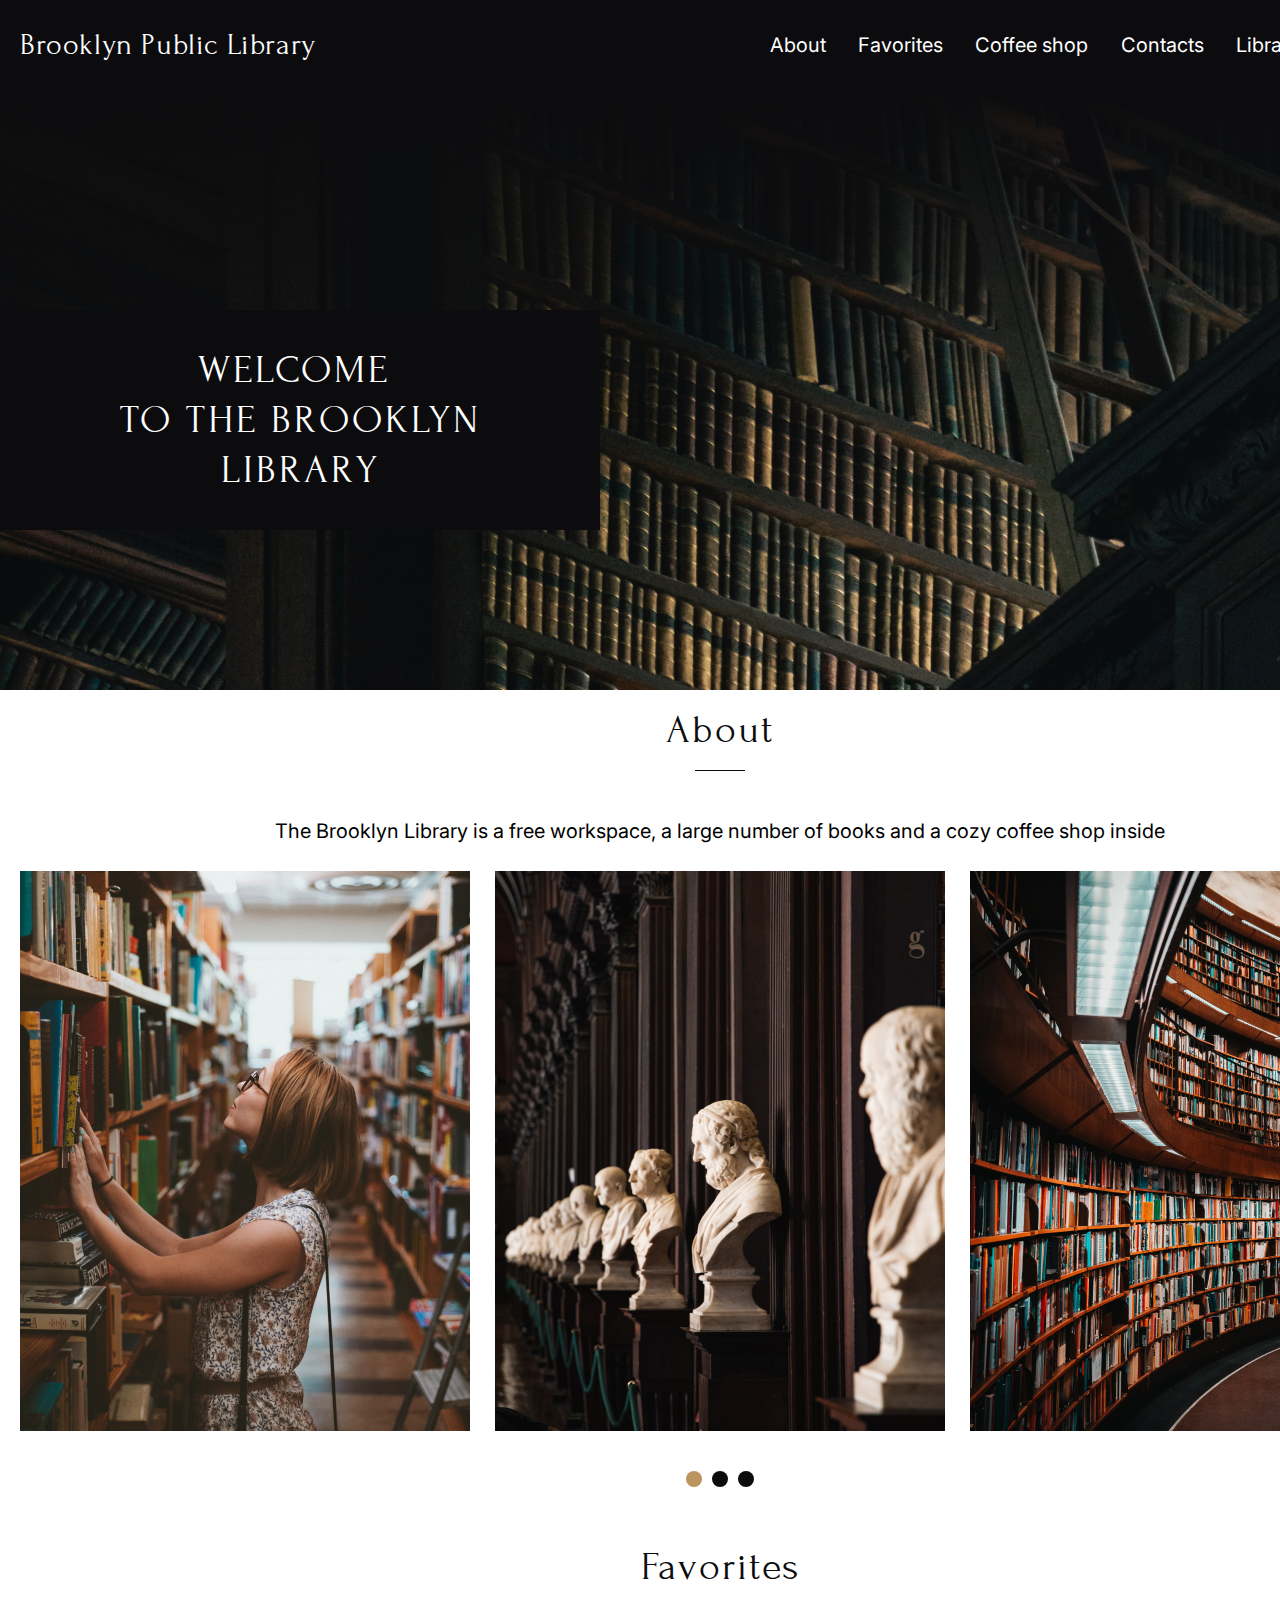
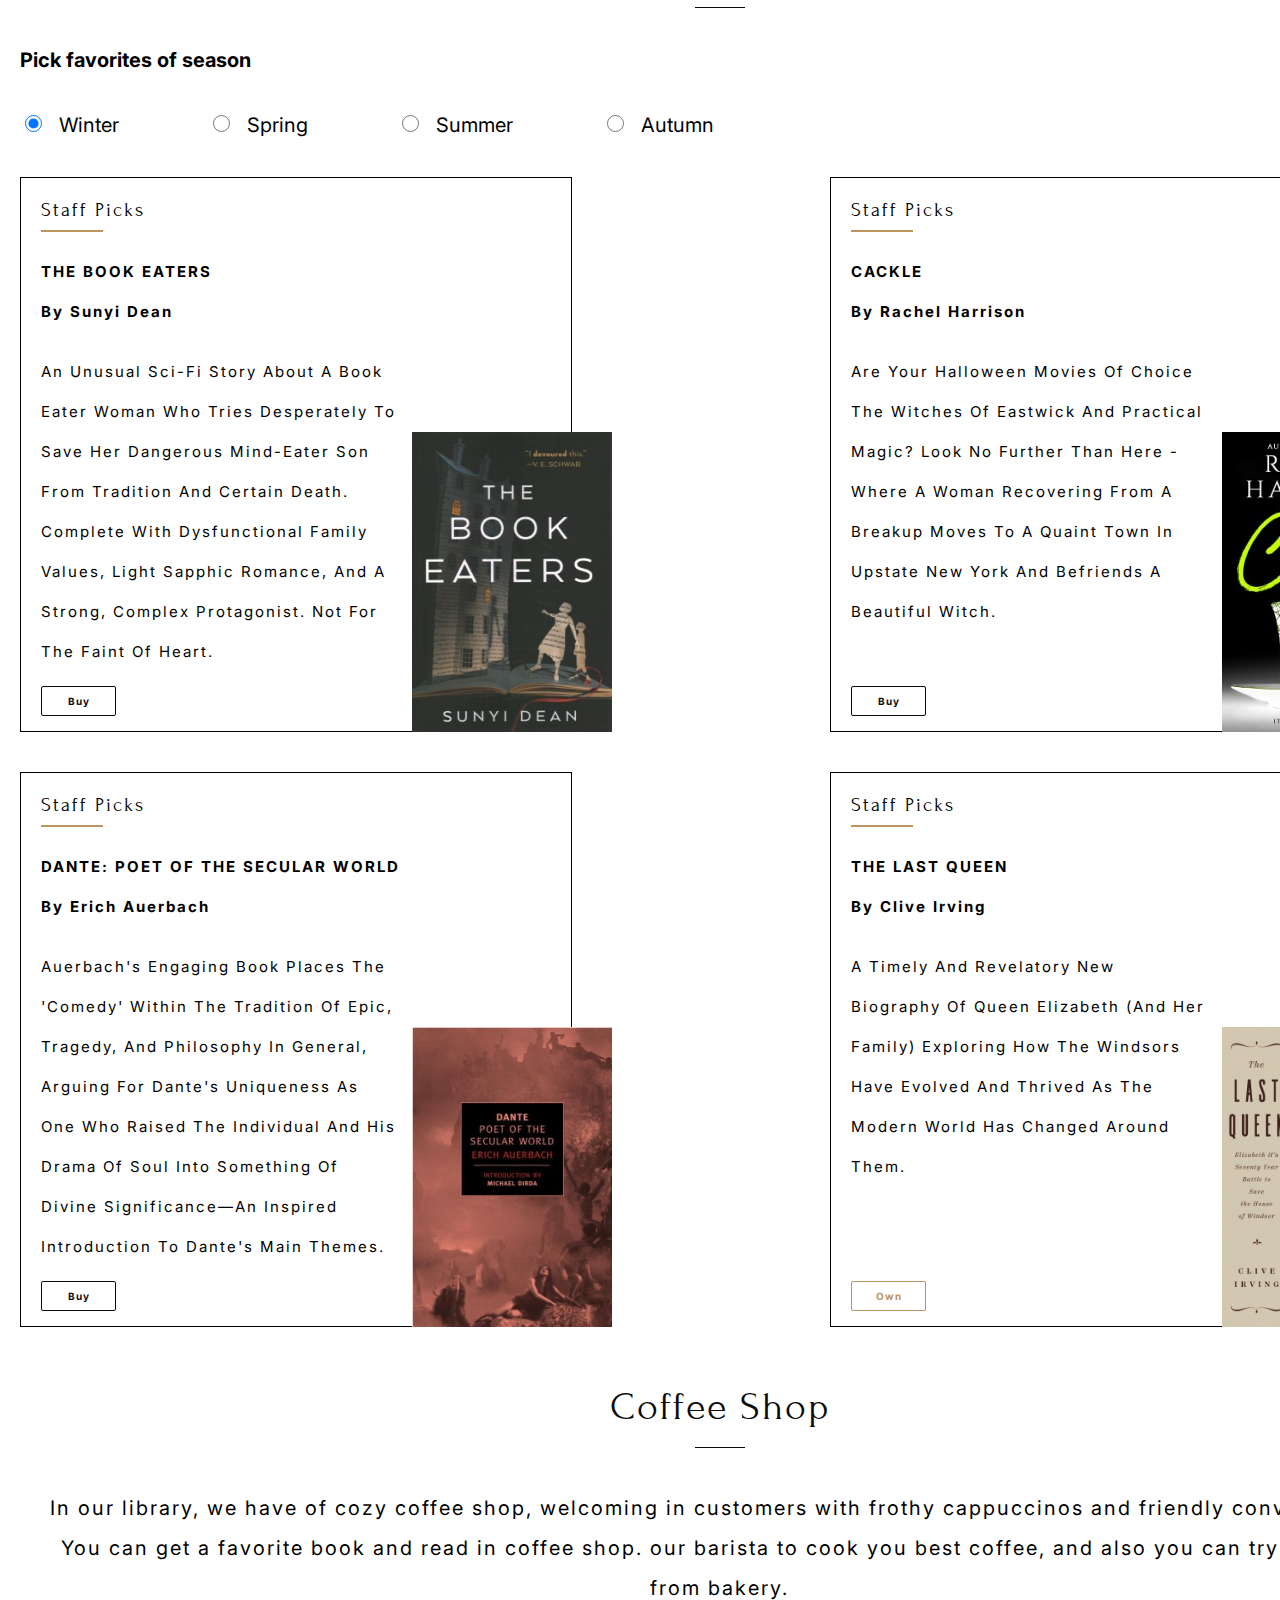
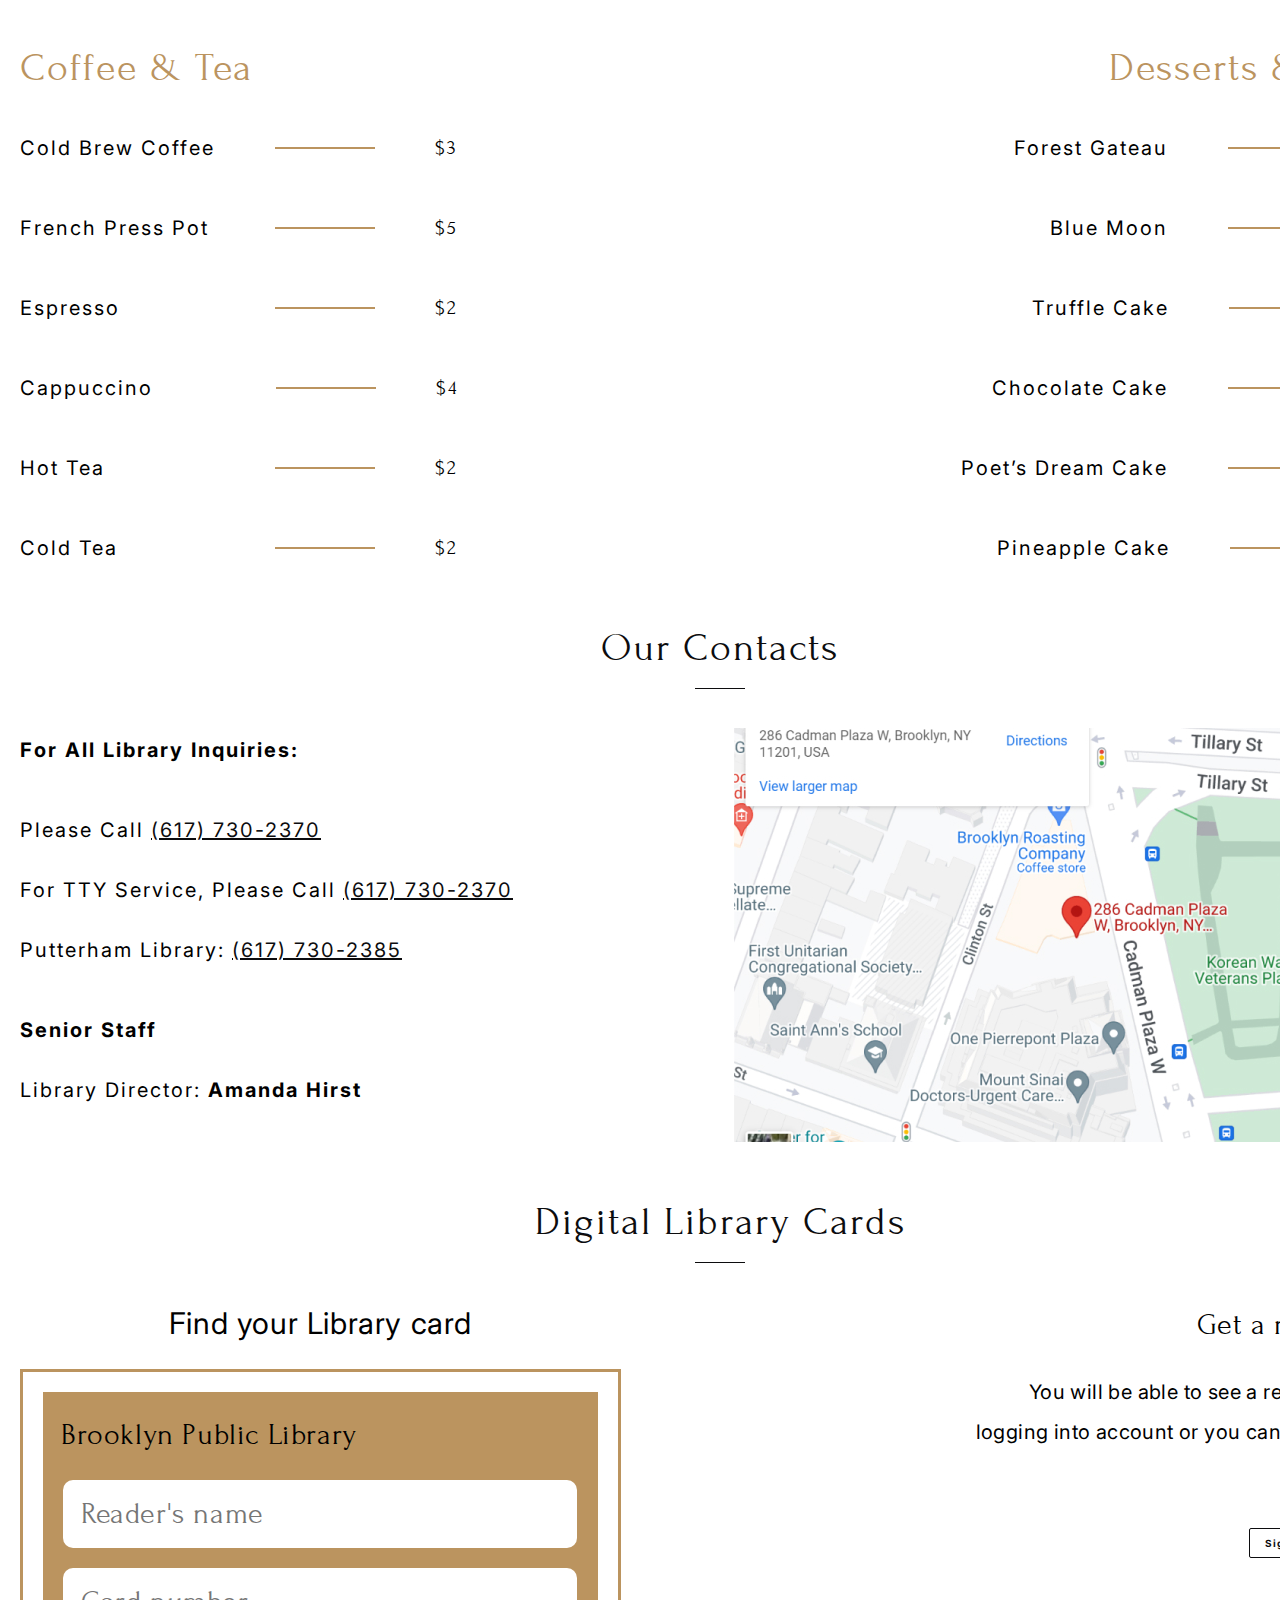
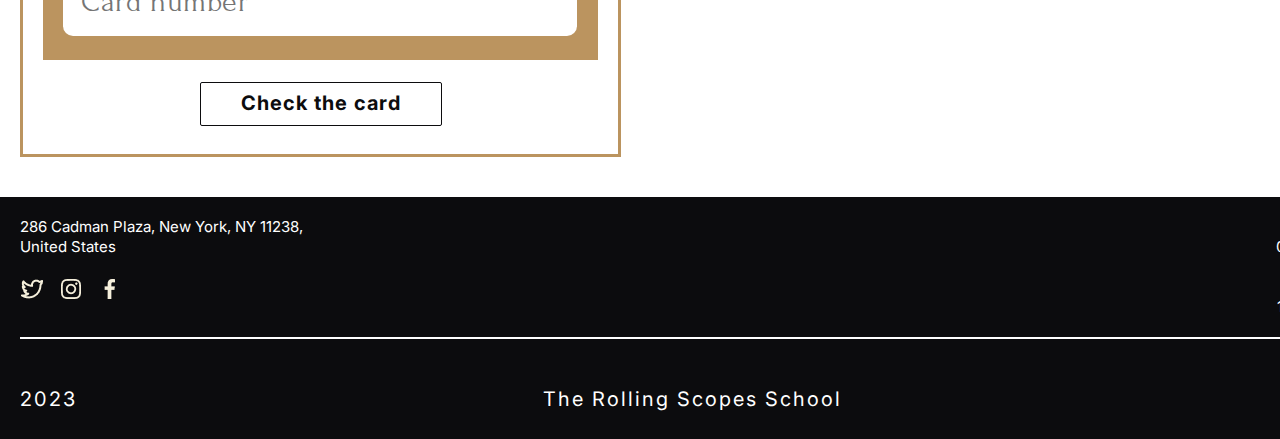
==== commit 9a102efa: "fix: Coffee section redesign plus perfect pixel correction whole page" ====
--- a/library/index.html
+++ b/library/index.html
@@ -56,9 +56,9 @@
         <section class="section-welcome">
           <div class="welcome-overlay"></div>
           <div class="welcome-block">
-            <div class="welcome-text">
-              Welcome <br>to the Brooklyn Library
-            </div>
+            <h2 class="welcome-text">
+              Welcome&nbsp;<br>to the Brooklyn Library
+            </h2>
           </div>
         </section>
 
@@ -163,76 +163,80 @@
         <section class="section-coffee-shop">
           <h2 class="title"><a id="coffee-shop"></a>Coffee Shop</h2>
           <div class="title-line"></div>
-          <div class="coffee-shop-text">
-            In our library, we have of cozy coffee shop, welcoming in customers with frothy cappuccinos and friendly conversation.<br>
-            You can get a favorite book and read in coffee shop. Our barista to cook you best coffee, and also you can try desserts from bakery.<br>
-          </div>
-          <div class="coffee-shop-menu-wrapper">
-            <div class="coffee-shop-menu-column">
-              <div class="coffee-shop-menu-header">Coffee & Tea</div>
-              <div class="coffee-shop-menu-item">
-                <div class="menu-item-name">Cold Brew Coffee</div>
-                <div class="menu-item-line"></div>
-                <div class="menu-item-price">$3</div>
-              </div>
-              <div class="coffee-shop-menu-item">
-                <div class="menu-item-name">French Press Pot</div>
-                <div class="menu-item-line"></div>
-                <div class="menu-item-price">$5</div>
-              </div>
-              <div class="coffee-shop-menu-item">
-                <div class="menu-item-name">Espresso</div>
-                <div class="menu-item-line"></div>
-                <div class="menu-item-price">$2</div>
-              </div>
-              <div class="coffee-shop-menu-item">
-                <div class="menu-item-name">Cappuccino</div>
-                <div class="menu-item-line"></div>
-                <div class="menu-item-price">$4</div>
-              </div>
-              <div class="coffee-shop-menu-item">
-                <div class="menu-item-name">Hot tea</div>
-                <div class="menu-item-line"></div>
-                <div class="menu-item-price">$2</div>
-              </div>
-              <div class="coffee-shop-menu-item">
-                <div class="menu-item-name">Cold tea</div>
-                <div class="menu-item-line"></div>
-                <div class="menu-item-price">$2</div>
-              </div>
-            </div>
-            <div class="coffee-shop-menu-column">
-              <div class="coffee-shop-menu-header">Desserts & Cakes</div>
-              <div class="coffee-shop-menu-item">
-                <div class="menu-item-name">Forest Gateau</div>
-                <div class="menu-item-line"></div>
-                <div class="menu-item-price">$16</div>
-              </div>
-              <div class="coffee-shop-menu-item">
-                <div class="menu-item-name">Blue Moon</div>
-                <div class="menu-item-line"></div>
-                <div class="menu-item-price">$16</div>
-              </div>
-              <div class="coffee-shop-menu-item">
-                <div class="menu-item-name">Truffle Cake</div>
-                <div class="menu-item-line"></div>
-                <div class="menu-item-price">$15</div>
-              </div>
-              <div class="coffee-shop-menu-item">
-                <div class="menu-item-name">Chocolate Cake</div>
-                <div class="menu-item-line"></div>
-                <div class="menu-item-price">$18</div>
-              </div>
-              <div class="coffee-shop-menu-item">
-                <div class="menu-item-name">Poet’s Dream Cake</div>
-                <div class="menu-item-line"></div>
-                <div class="menu-item-price">$16</div>
-              </div>
-              <div class="coffee-shop-menu-item">
-                <div class="menu-item-name">Pineapple Cake</div>
-                <div class="menu-item-line"></div>
-                <div class="menu-item-price">$14</div>
-              </div>
+          <div class="coffee-shop-text">In our library, we have of cozy coffee shop, welcoming in customers with frothy cappuccinos and friendly conversation.<br>
+            &nbsp;You can get a favorite book and read in coffee shop. our barista to cook you best coffee, and also you can try desserts<br> &nbsp;from bakery.
+          </div>
+
+          <div class="coffee-menu-wrapper">
+            <div class="coffee-menu-column-left">
+              <div class="coffee-menu-drikns">Coffee & Tea</div>
+
+              <ul class="coffee-menu-item">
+                <li class="menu-item-name">Cold Brew Coffee</li>
+                <li class="menu-item-line"></li>
+                <li class="menu-item-price">$3</li>
+                </ul>
+              <ul class="coffee-menu-item">
+                <li class="menu-item-name">French Press Pot</li>
+                <li class="menu-item-line"></li>
+                <li class="menu-item-price">$5</li>
+              </ul>
+              <ul class="coffee-menu-item">
+                <li class="menu-item-name">Espresso</li>
+                <li class="menu-item-line"></li>
+                <li class="menu-item-price">$2</li>
+              </ul>
+              <ul class="coffee-menu-item">
+                <li class="menu-item-name">Cappuccino</li>
+                <li class="menu-item-line"></li>
+                <li class="menu-item-price">$4</li>
+              </ul>
+              <ul class="coffee-menu-item">
+                <li class="menu-item-name">Hot tea</li>
+                <li class="menu-item-line"></li>
+                <li class="menu-item-price">$2</li>
+              </ul>
+              <ul class="coffee-menu-item">
+                <li class="menu-item-name">Cold tea</li>
+                <li class="menu-item-line"></li>
+                <li class="menu-item-price">$2</li>
+              </ul>
+
+            </div>
+            <div class="coffee-menu-column-right">
+              <div class="coffee-menu-cakes">Desserts & Cakes</div>
+
+              <ul class="coffee-menu-item">
+                <li class="menu-item-name">Forest Gateau</li>
+                <li class="menu-item-line"></li>
+                <li class="menu-item-price">$16</li>
+              </ul>
+              <ul class="coffee-menu-item">
+                <li class="menu-item-name">Blue Moon</li>
+                <li class="menu-item-line"></li>
+                <li class="menu-item-price">$16</li>
+              </ul>
+              <ul class="coffee-menu-item">
+                <li class="menu-item-name">Truffle Cake</li>
+                <li class="menu-item-line"></li>
+                <li class="menu-item-price">$15</li>
+              </ul>
+              <ul class="coffee-menu-item">
+                <li class="menu-item-name">Chocolate Cake</li>
+                <li class="menu-item-line"></li>
+                <li class="menu-item-price">$18</li>
+              </ul>
+              <ul class="coffee-menu-item">
+                <li class="menu-item-name">Poet’s Dream Cake</li>
+                <li class="menu-item-line"></li>
+                <li class="menu-item-price">$16</li>
+              </ul>
+              <ul class="coffee-menu-item">
+                <li class="menu-item-name">Pineapple Cake</li>
+                <li class="menu-item-line"></li>
+                <li class="menu-item-price">$14</li>
+              </ul>
+
             </div>
           </div>
         </section>
@@ -294,9 +298,9 @@
         </div>
         <div class="footer-container">
           <ul class="footer-social">
-            <li><a href="https://twitter.com/somebody/"><img src="./images/pic-twitter.png"></a></li>
-            <li><a href="https://instagram.com/somebody/"><img src="./images/pic-instagram.png"></a></li>
-            <li><a href="https://facebook.com/somebody/"><img src="./images/pic-facebook.png"></a></li>
+            <li><a href="https://twitter.com/somebody/"><img src="./images/pic-twitter.png" alt="Twitter"></a></li>
+            <li><a href="https://instagram.com/somebody/"><img src="./images/pic-instagram.png" alt="Instagram"></a></li>
+            <li><a href="https://facebook.com/somebody/"><img src="./images/pic-facebook.png" alt="Facebook"></a></li>
             </ul>
           <div class="footer-opening">Sat - Sun <br>10:00 am - 06:00 pm</div>
         </div>
--- a/library/styles/styles.css
+++ b/library/styles/styles.css
@@ -20,6 +20,14 @@
 p, h2, ul, form {
   padding: 0;
   margin: 0;
+}
+
+ul {
+  list-style-type: none;
+}
+
+ul li {
+  display: inline;
 }
 
 a {
@@ -117,6 +125,8 @@
   align-items: flex-start;
   background: white;
 }
+
+/* Section Welcome */
 
 .section-welcome {
   display: inline-flex;
@@ -177,6 +187,8 @@
   margin-top: 20px;
   background: #0C0C0E;
 }
+
+/* Section About */
 
 .section-about {
   width: 1440px;
@@ -253,6 +265,8 @@
   background: #BB945F;
 }
 
+/* Section Favorites */
+
 .section-favorites {
   display: inline-flex;
   flex-direction: column;
@@ -276,10 +290,10 @@
   display: inline-flex;
   flex-direction: row;
   justify-content: flex-start;
-  width: 1440px;
+  width: 1400px;
   margin-left: 40px;
   padding-top: 40px;
-  gap: 80px;
+  gap: 89px;
 }
 
 .season-label {
@@ -318,7 +332,7 @@
   display: inline-flex;
   position: relative;
   margin-left: 20px;
-  margin-right: 60px;
+  margin-right: 58px;
 }
 
 .book-bg {
@@ -338,7 +352,7 @@
 
 .book-button {
   position: absolute;
-  bottom: 18px;
+  bottom: 16px;
   right: 456px;
   z-index: 2;
   width: 75px;
@@ -368,6 +382,7 @@
 }
 
 .book-staff {
+  margin-top: -3px;
   color: black;
   font-size: 20px;
   font-family: Forum;
@@ -416,6 +431,8 @@
   letter-spacing: 2px;
 }
 
+/* Section Coffee Shop */
+
 .section-coffee-shop {
   width: 1440px;
   display: inline-flex;
@@ -427,37 +444,44 @@
 }
 
 .coffee-shop-text {
-  display: inline-flex;
   text-align: center;
-  margin-left: 20px;
+  margin-left: -8px;
   margin-top: 40px;
-  margin-bottom: 40px;
-  color: black;
-  font-size: 20px;
-  font-family: Inter;
-  font-weight: 400;
-  line-height: 40px;
-  letter-spacing: 2px;
-}
-
-.coffee-shop-menu-wrapper {
+  color: black;
+  font-size: 20px;
+  font-family: Inter;
+  font-weight: 400;
+  line-height: 40px;
+  letter-spacing: 2px;
+}
+
+.coffee-menu-wrapper {
   width: 1400px;
-  display: inline-flex;
-  flex-direction: row;
-  justify-content: space-between;
-  align-items: center;
-}
-
-.coffee-shop-menu-column {
-  width: 438px;
-  height: 520px;
-  flex-direction: column;
-  align-items: flex-start;
+  display: flex;
+  flex-direction: row;
+  justify-content: space-between;
+  align-items: center;
+  margin-top: 40px;
+}
+
+.coffee-menu-column-left {
+  display: inline-flex;
+  flex-direction: column;
+  justify-content: center;
+  align-items: space-between;
   gap: 40px;
-  display: inline-flex;
-}
-
-.coffee-shop-menu-header {
+}
+
+.coffee-menu-column-right {
+  display: inline-flex;
+  flex-direction: column;
+  justify-content: center;
+  align-items: flex-end;
+  gap: 40px;
+  margin-right: -1px;
+}
+
+.coffee-menu-drikns {
   color: #BB945F;
   font-size: 40px;
   font-family: Forum;
@@ -467,18 +491,26 @@
   letter-spacing: 2px;
 }
 
-.coffee-shop-menu-item {
-  width: 438px;
-  display: inline-flex;
-  flex-direction: row;
-  align-items: flex-start;
-  justify-content: space-between;
-  align-items: center;
+.coffee-menu-cakes {
+  text-align: right;
+  color: #BB945F;
+  font-size: 40px;
+  font-family: Forum;
+  font-weight: 400;
+  text-transform: capitalize;
+  line-height: 40px;
+  letter-spacing: 2px;
+}
+
+.coffee-menu-item {
+  display: flex;
+  align-items: center;
+  flex-direction: row;
   gap: 60px;
 }
 
 .menu-item-name {
-  width: 196px;
+  flex-grow: 2;
   color: black;
   font-size: 20px;
   font-family: Inter;
@@ -486,18 +518,16 @@
   text-transform: capitalize;
   line-height: 40px;
   letter-spacing: 2px;
-  word-wrap: normal;
+  word-wrap: break-word
 }
 
 .menu-item-line {
   width: 100px;
-  text-align: right;
-  height: 0px;
-  border: 0.50px #BB945F solid;
+  height: 2px;
+  background: #BB945F;
 }
 
 .menu-item-price {
-  text-align: right;
   color: black;
   font-size: 20px;
   font-family: Forum;
@@ -507,6 +537,8 @@
   letter-spacing: 2px;
 }
 
+/* Section Our Contacts */
+
 .section-our-contacts {
   width: 1440px;
   display: inline-flex;
@@ -514,7 +546,7 @@
   justify-content: space-between;
   align-items: center;
   /*height: 841px;*/
-  margin-top: 100px;
+  margin-top: 60px;
 }
 
 .contacts-wrapper {
@@ -558,11 +590,14 @@
 
 .contacts-map {
   display: inline-flex;
-  margin-top: 10px;
+  margin-top: 11px;
   width: 696px;
   height: 414px;
   margin-right: 100px;
-}
+  margin-left: 3px;
+}
+
+/* Section Library Card */
 
 .section-library-card {
   display: inline-flex;
@@ -684,7 +719,8 @@
 }
 
 .login-form-header {
-  margin-top: 2px;
+  margin-right: 0px;
+  margin-top: 1px;
   text-align: center;
   color: black;
   font-size: 30px;
@@ -695,6 +731,7 @@
 
 .login-form-text {
   padding-top: 30px;
+  margin-right: -2px;
   width: 456px;
   text-align: right;
   color: black;
@@ -732,6 +769,8 @@
   background: #BB945F;
 }
 
+/* footer section */
+
 .footer {
   width: 1440px;
   display: flex;
@@ -778,6 +817,7 @@
 }
 
 .footer-line {
+  margin-top: 20px;
   margin-left: 20px;
   margin-right: 20px;
   height: 0px;
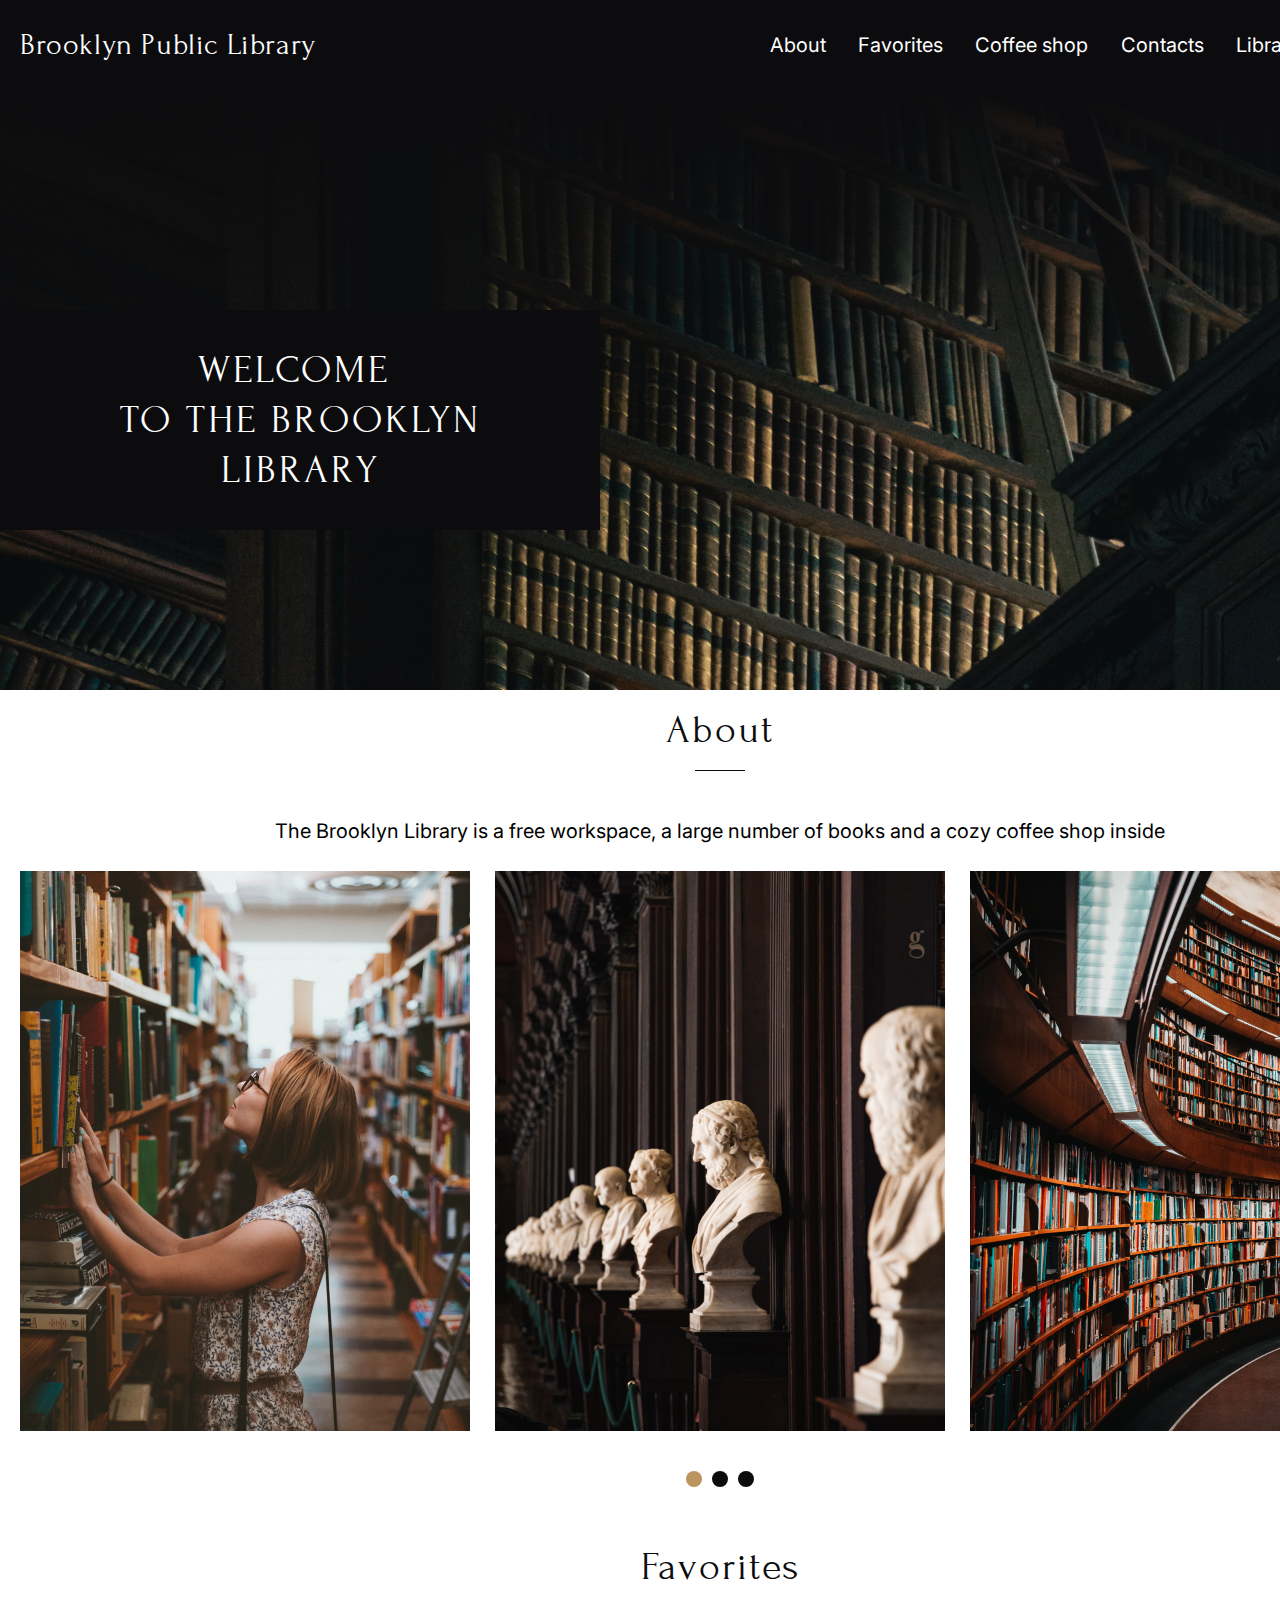
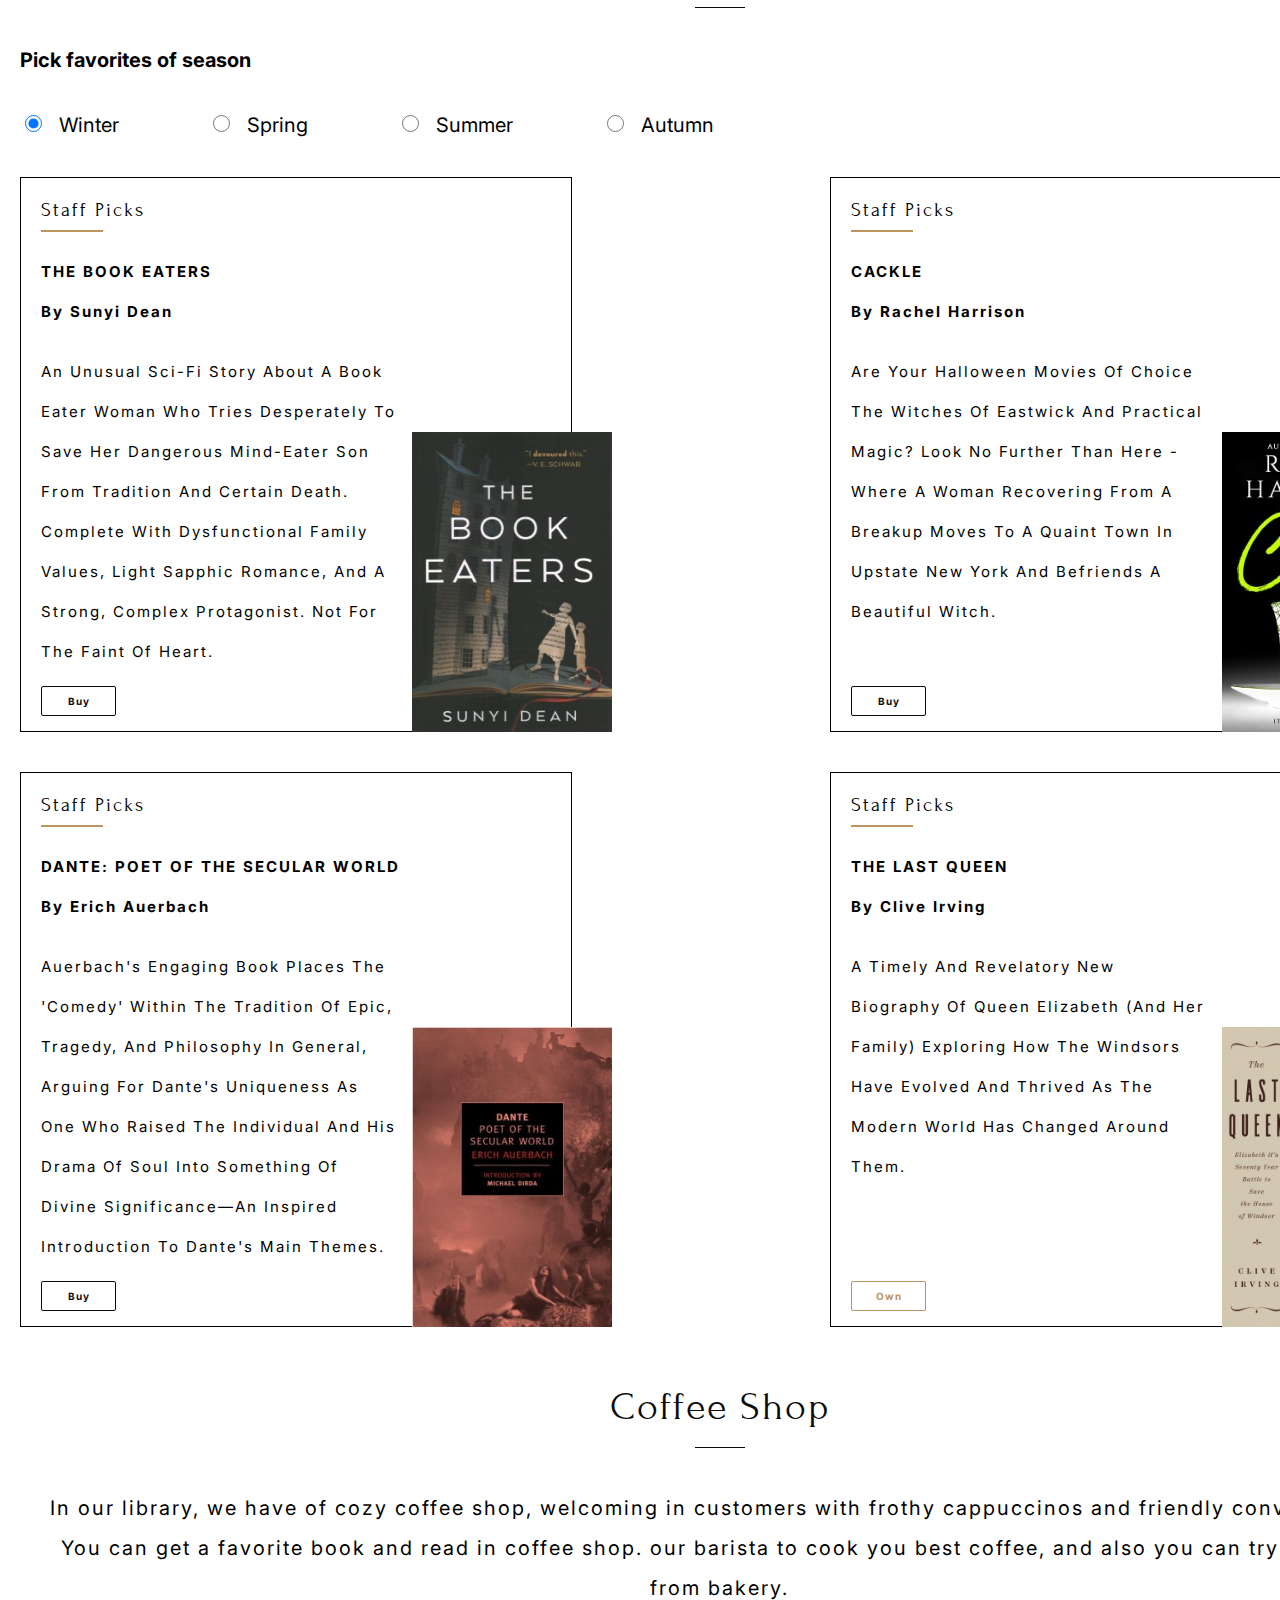
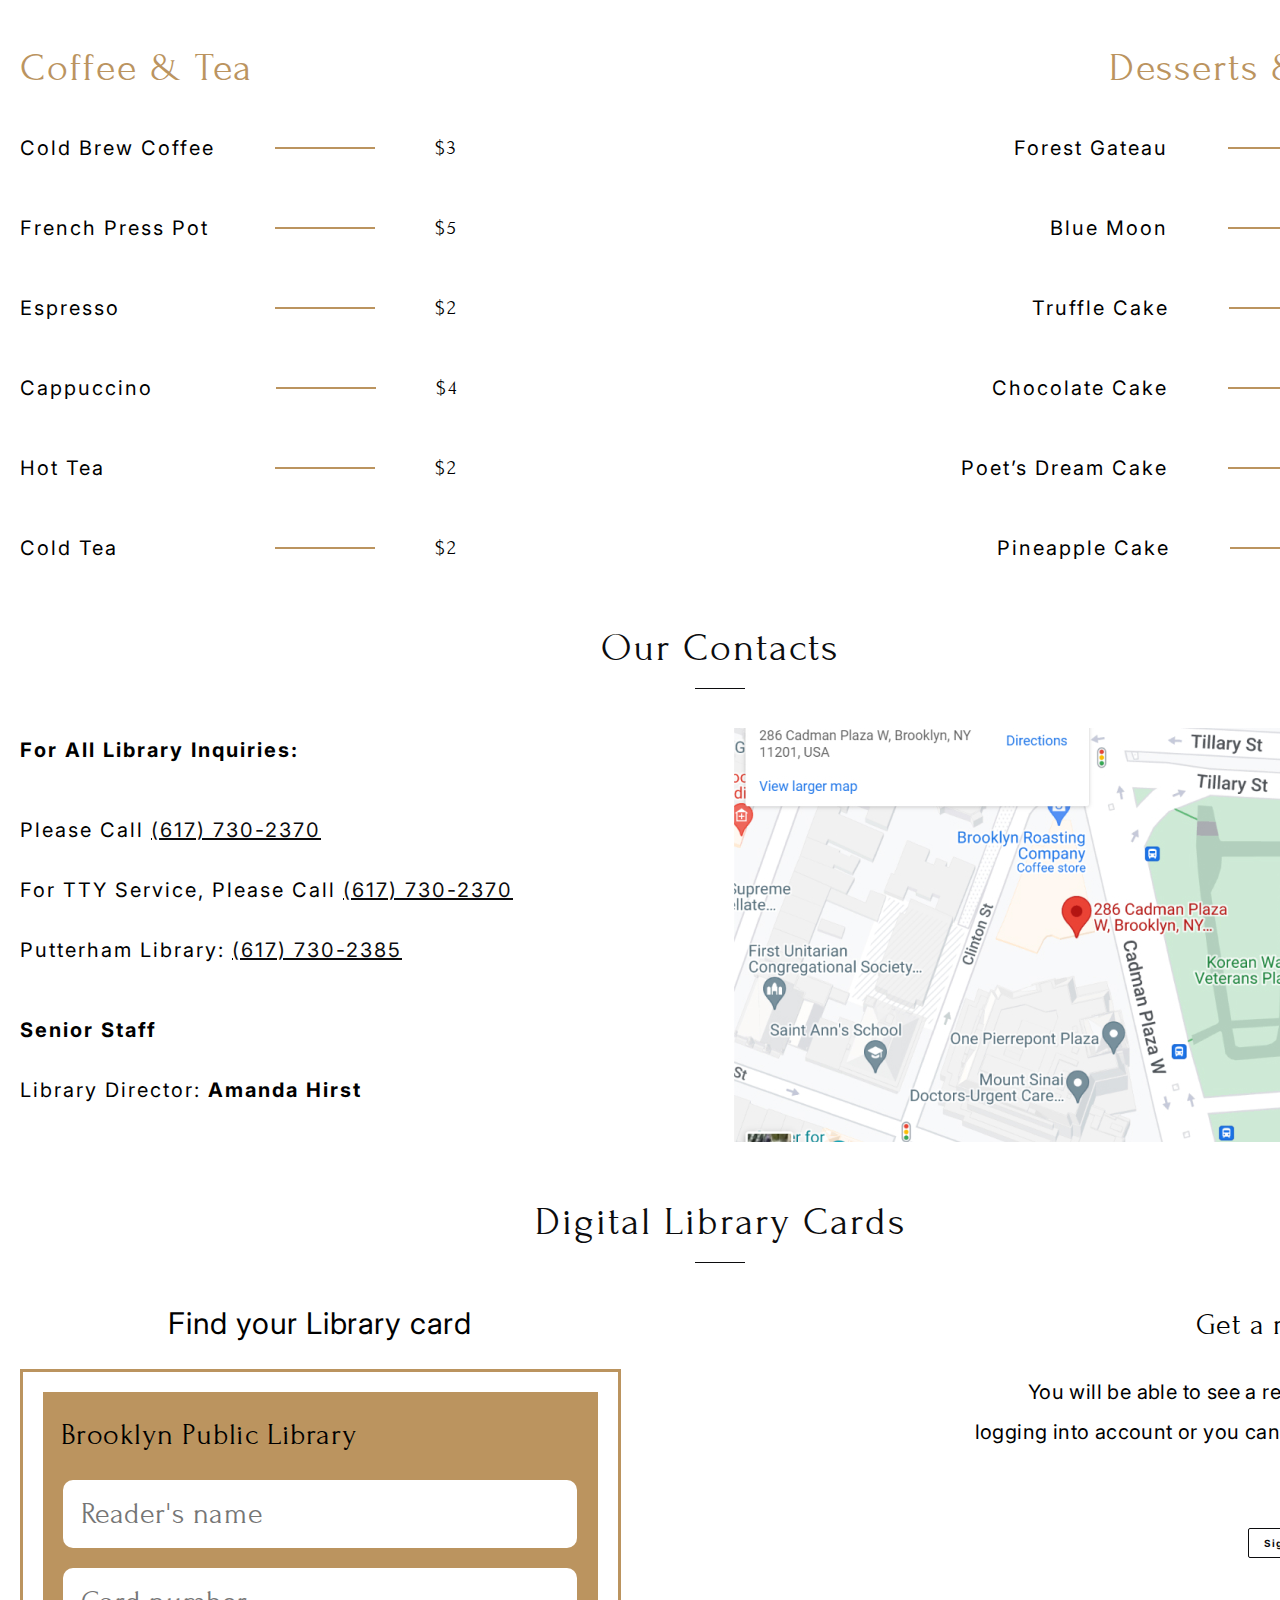
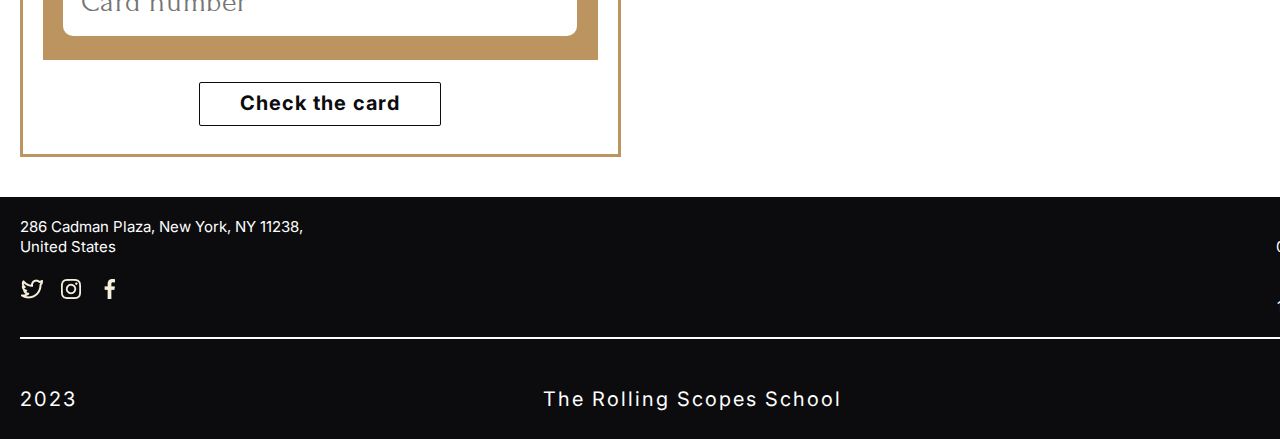
==== commit b9498f5e: "fix: Digital Card section minising window bug" ====
--- a/library/index.html
+++ b/library/index.html
@@ -62,6 +62,8 @@
           </div>
         </section>
 
+<!-- Section About -->
+
         <section class="section-about">
           <h2 class="title"><a id="about"></a>About</h2>
           <div class="title-line"></div>
@@ -85,6 +87,8 @@
             </div>
           </div>
         </section>
+
+<!-- Section Favorites -->
 
         <section class="section-favorites">
           <h2 class="title"><a id="favorites"></a>Favorites</h2>
@@ -160,6 +164,8 @@
           </form>
         </section>
 
+<!-- Section Coffee Shop -->
+
         <section class="section-coffee-shop">
           <h2 class="title"><a id="coffee-shop"></a>Coffee Shop</h2>
           <div class="title-line"></div>
@@ -240,6 +246,8 @@
             </div>
           </div>
         </section>
+
+<!-- Section Our Contacts -->
 
         <section class="section-our-contacts">
           <h2 class="title"><a id="contacts"></a>Our Contacts</h2>
@@ -256,6 +264,8 @@
             <div class="contacts-map"><img src="./images/contacts.jpg" width="696" height="414" alt="map"></div>
           </div>
         </section>
+
+<!-- Section Library Card -->
 
         <section class="section-library-card">
           <h2 class="title"><a id="library-card"></a>Digital Library Cards</h2>
@@ -291,6 +301,8 @@
 
       </main>
 
+<!-- Section Footer -->
+
       <footer class="footer">
         <div class="footer-container">
           <div class="footer-address"><a href="https://goo.gl/maps/SgcJZs42KR9JcWGQ7" class="footer-link">286 Cadman Plaza, New York, NY 11238, United States</a></div>
--- a/library/styles/styles.css
+++ b/library/styles/styles.css
@@ -621,6 +621,7 @@
 }
 
 .card-find-form {
+  width: 600px;
   display: inline-flex;
   flex-direction: column;
   justify-content: space-between;
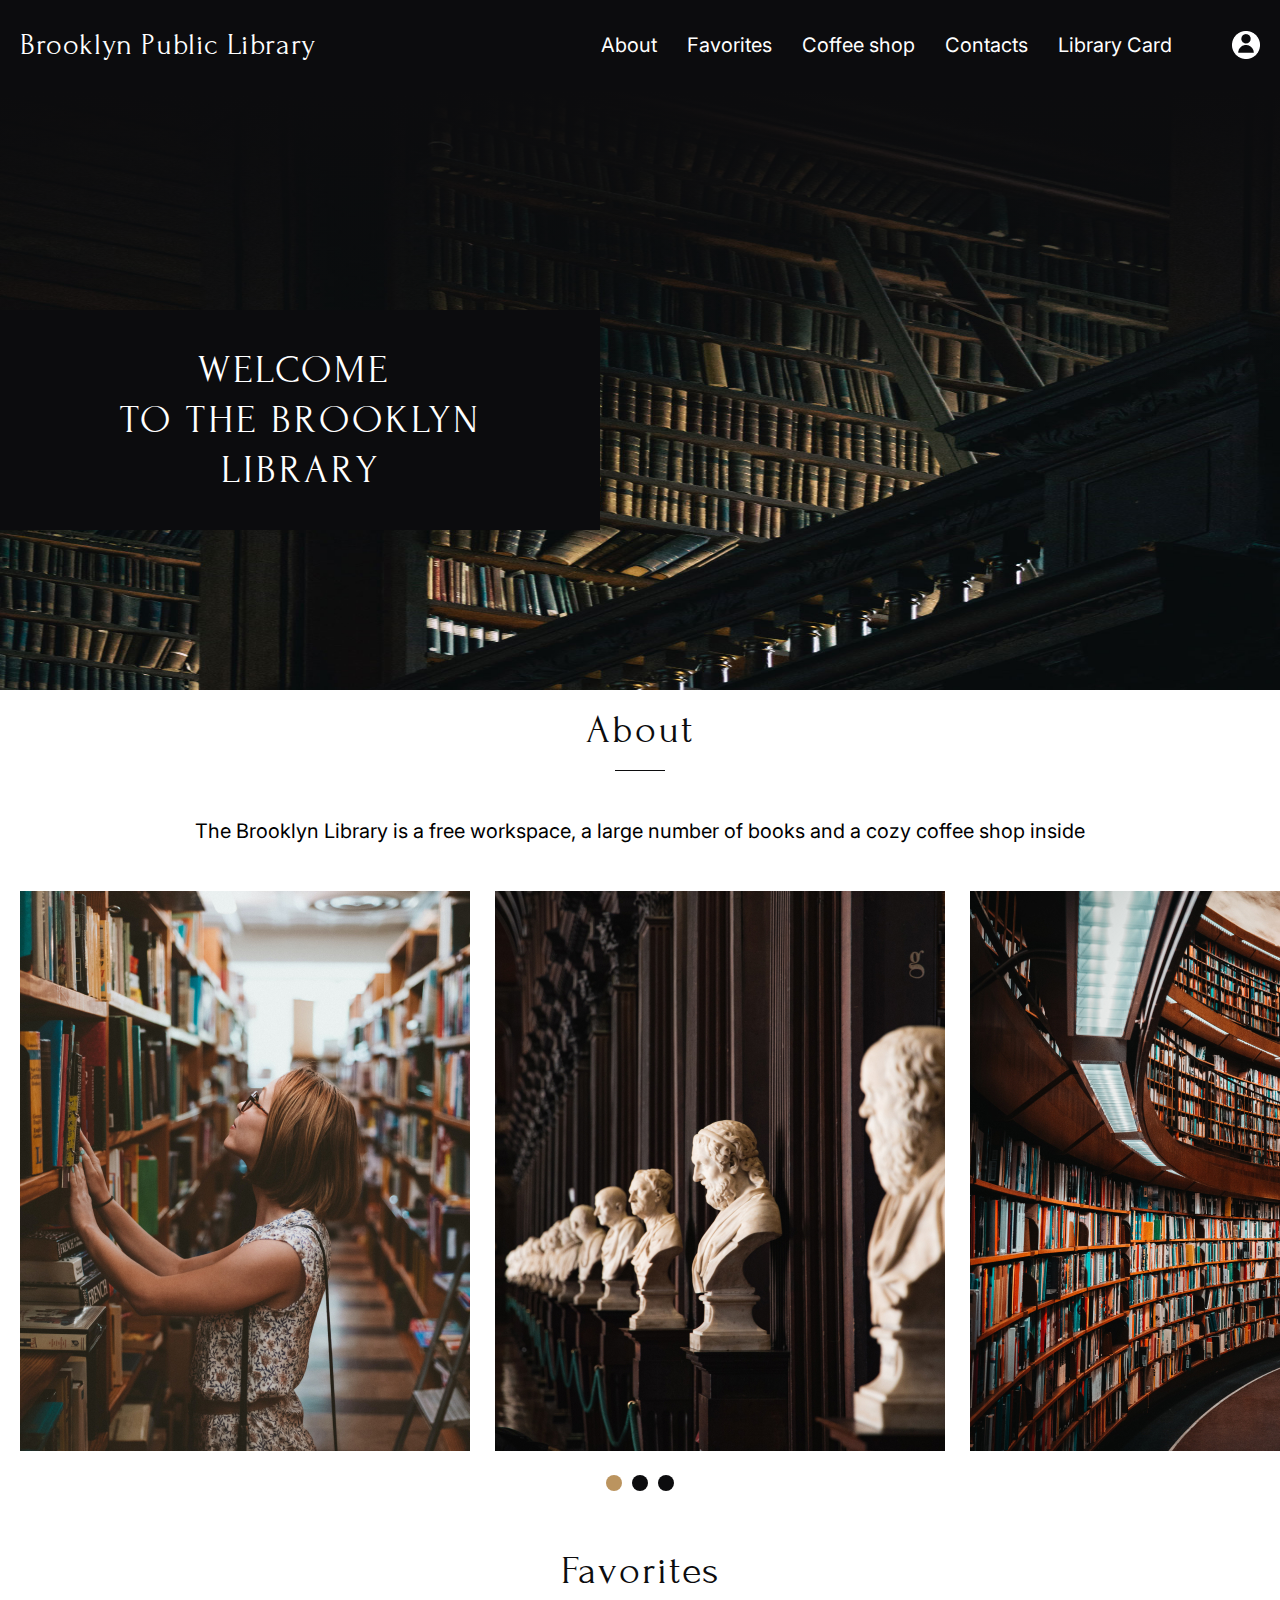
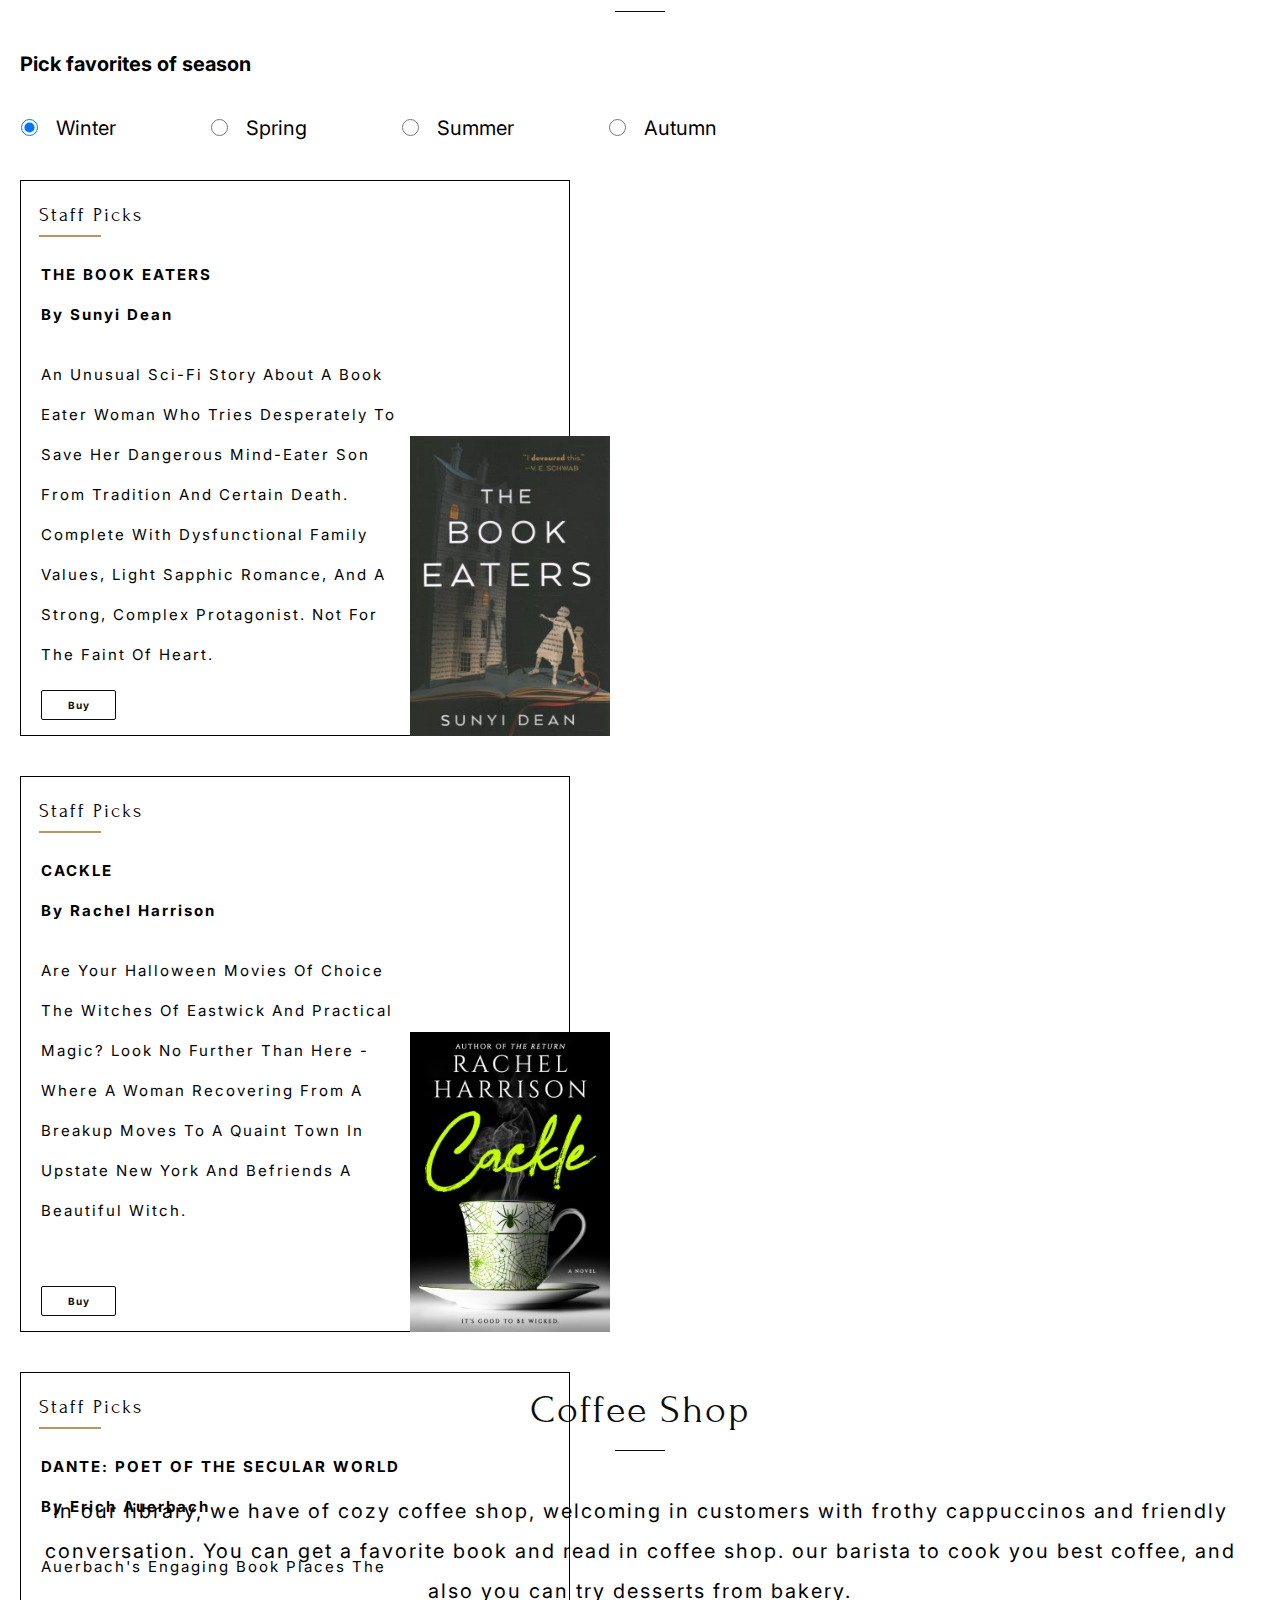
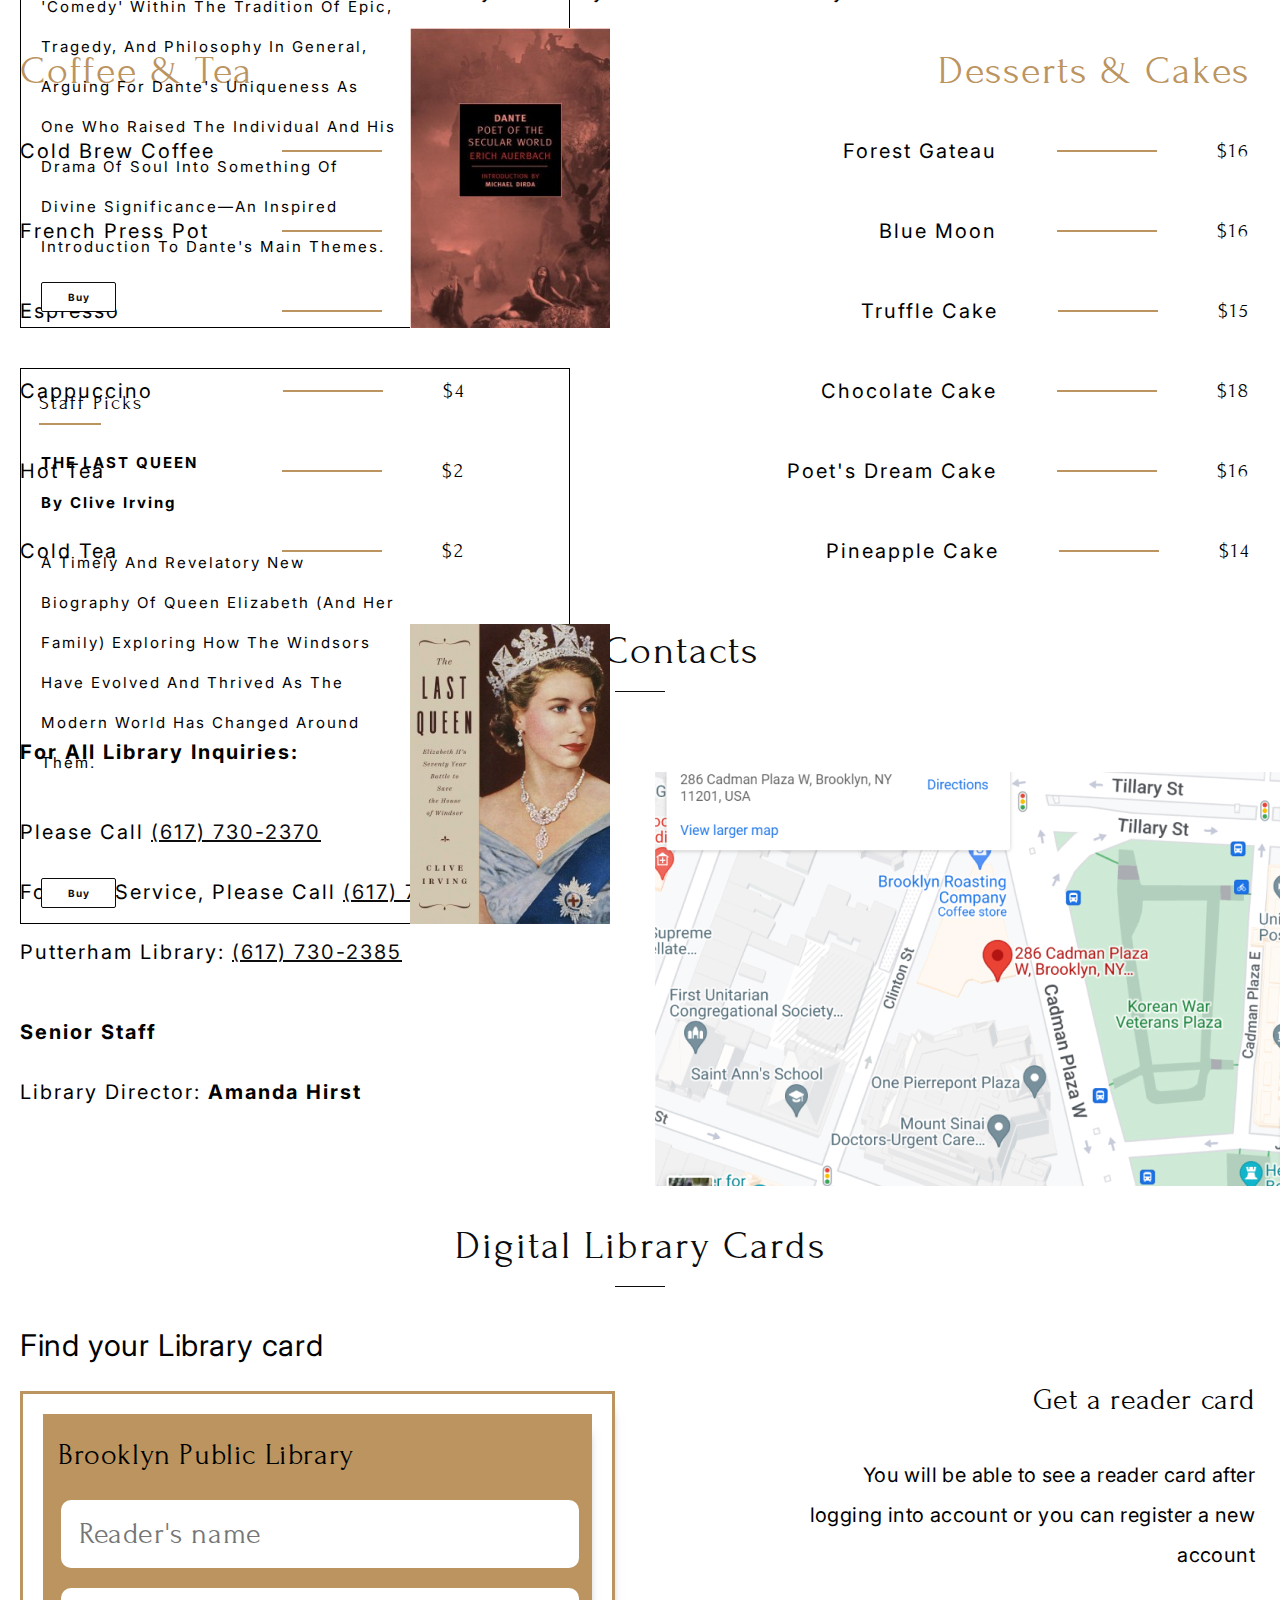
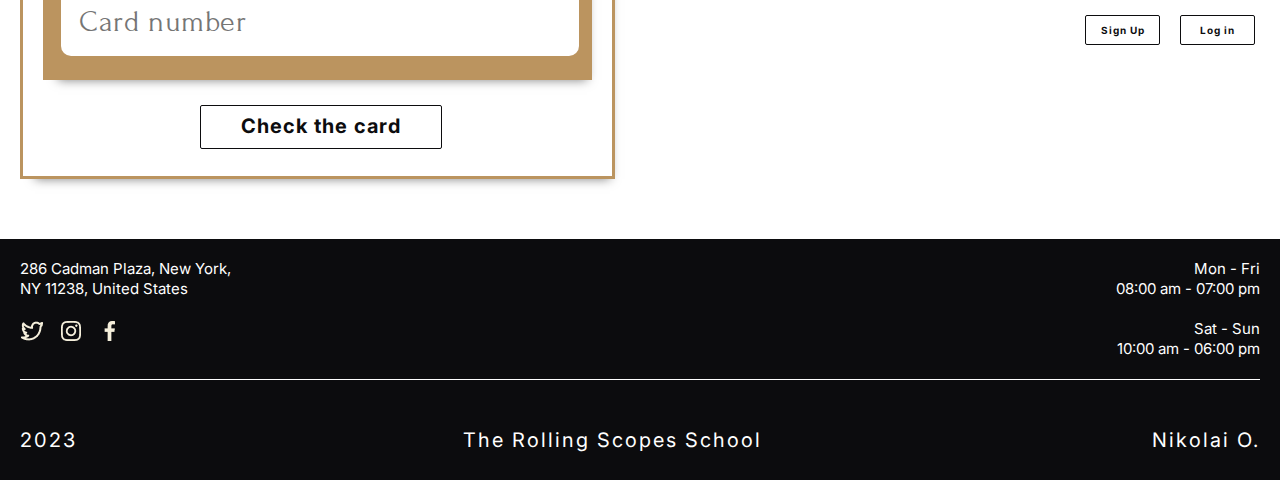
==== commit 08a0b831: "change folder name" ====
--- a/library/index.html
+++ b/library/index.html
@@ -1,11 +1,12 @@
 <!DOCTYPE html>
 <html lang="ru">
+
   <head>
     <meta charset="utf-8">
     <meta http-equiv="X-UA-Compatible" content="IE=edge">
     <meta name="viewport" content="width=device-width, initial-scale=1">
-    <!--<link rel="preconnect" href="https://fonts.googleapis.com">-->
-    <!--<link rel="preconnect" href="https://fonts.gstatic.com" crossorigin>-->
+    <link rel="preconnect" href="https://fonts.googleapis.com">
+    <link rel="preconnect" href="https://fonts.gstatic.com" crossorigin>
     <link rel="stylesheet" href="https://fonts.googleapis.com/css2?family=Forum&display=swap">
     <link rel="stylesheet" href="https://fonts.googleapis.com/css2?family=Inter:wght@400;700&display=swap">
     <link rel="stylesheet" href="./styles/styles.css">
@@ -14,23 +15,129 @@
   </head>
 
   <body>
-<!--
-    <svg display="none">
-      <symbol id="pic-user" width="28" height="28" viewBox="0 0 28 28" fill="none">
-        <path fill-rule="evenodd" clip-rule="evenodd" d="M28 14C28 21.732 21.732 28 14 28C6.26801 28 0 21.732 0 14C0 6.26801 6.26801 0 14 0C21.732 0 28 6.26801 28 14ZM18.6667 7.77778C18.6667 10.3551 16.5774 12.4444 14.0001 12.4444C11.4227 12.4444 9.33339 10.3551 9.33339 7.77778C9.33339 5.20045 11.4227 3.11111 14.0001 3.11111C16.5774 3.11111 18.6667 5.20045 18.6667 7.77778ZM19.4998 16.2781C20.9584 17.7367 21.7778 19.715 21.7778 21.7778H14L6.22225 21.7778C6.22225 19.715 7.0417 17.7367 8.50031 16.2781C9.95893 14.8194 11.9372 14 14 14C16.0628 14 18.0411 14.8194 19.4998 16.2781Z" fill="white"/>
-      </symbol>
-      <symbol id="pic-twitter" width="24" height="24" viewBox="0 0 24 24" fill="none">
-        <path d="M22.9912 3.95021C22.9913 3.77357 22.9447 3.60007 22.8559 3.44735C22.7671 3.29464 22.6395 3.16817 22.486 3.08084C22.3324 2.9935 22.1585 2.94842 21.9819 2.95017C21.8053 2.95193 21.6323 3.00046 21.4805 3.09083C20.8952 3.43921 20.265 3.70601 19.6075 3.88383C18.6685 3.07806 17.4708 2.63713 16.2335 2.64164C14.8761 2.6432 13.5724 3.17223 12.5977 4.11702C11.623 5.06181 11.0537 6.3484 11.0099 7.70512C8.33384 7.27838 5.90849 5.88164 4.19631 3.78126C4.09315 3.65609 3.9614 3.55757 3.81217 3.494C3.66295 3.43043 3.50062 3.40368 3.33889 3.41601C3.17725 3.42932 3.02128 3.4818 2.88448 3.56892C2.74768 3.65603 2.63416 3.77516 2.55373 3.91601C2.14126 4.63582 1.90436 5.44276 1.86228 6.27131C1.8202 7.09986 1.97412 7.92666 2.31154 8.68456L2.30959 8.68651C2.15794 8.77991 2.03278 8.91066 1.94609 9.06625C1.85941 9.22185 1.81409 9.39708 1.81447 9.57519C1.81263 9.72211 1.82145 9.86898 1.84084 10.0146C1.94298 11.2729 2.50062 12.4507 3.4092 13.3271C3.34756 13.4446 3.30994 13.5731 3.29854 13.7052C3.28714 13.8373 3.30218 13.9704 3.34279 14.0967C3.7389 15.3308 4.58129 16.3727 5.7051 17.0185C4.56334 17.46 3.33052 17.614 2.11525 17.4668C1.89032 17.4386 1.66248 17.4876 1.4691 17.6059C1.27572 17.7242 1.12828 17.9047 1.05097 18.1178C0.973654 18.3309 0.97106 18.5639 1.04361 18.7787C1.11616 18.9935 1.25955 19.1772 1.45025 19.2998C3.54034 20.646 5.97393 21.3617 8.46002 21.3613C11.2793 21.393 14.03 20.4921 16.2843 18.7988C18.5385 17.1054 20.17 14.7145 20.9248 11.998C21.2779 10.8146 21.4582 9.58648 21.46 8.35157C21.46 8.28614 21.46 8.21876 21.459 8.15138C21.9811 7.58831 22.3856 6.92668 22.6487 6.20527C22.9118 5.48387 23.0283 4.7172 22.9912 3.95021ZM19.6846 7.16212C19.5194 7.35746 19.4358 7.60891 19.4512 7.86427C19.461 8.02927 19.46 8.19527 19.46 8.35157C19.4579 9.39511 19.305 10.4329 19.0059 11.4326C18.3894 13.744 17.015 15.7817 15.103 17.2192C13.1909 18.6568 10.8517 19.4111 8.46002 19.3613C7.6009 19.3616 6.74474 19.2606 5.90924 19.0606C6.97465 18.7172 7.97083 18.1879 8.85162 17.4971C9.01385 17.3693 9.13257 17.1945 9.19151 16.9967C9.25044 16.7988 9.2467 16.5875 9.18079 16.3918C9.11489 16.1961 8.99005 16.0257 8.8234 15.9038C8.65675 15.7819 8.45647 15.7145 8.25002 15.7109C7.41885 15.698 6.62515 15.363 6.03615 14.7764C6.18557 14.7481 6.33401 14.7129 6.48147 14.6709C6.69748 14.6094 6.88651 14.477 7.01813 14.295C7.14975 14.1131 7.21629 13.8921 7.20704 13.6677C7.1978 13.4433 7.1133 13.2285 6.96715 13.058C6.82101 12.8874 6.62173 12.7711 6.40139 12.7275C5.91893 12.6323 5.46494 12.427 5.0747 12.1277C4.68447 11.8284 4.36852 11.4432 4.15139 11.002C4.33212 11.0266 4.514 11.0419 4.69631 11.0479C4.91289 11.0511 5.1249 10.9854 5.30169 10.8603C5.47847 10.7351 5.61086 10.5569 5.67971 10.3516C5.74569 10.1443 5.74229 9.92123 5.67004 9.7161C5.59778 9.51096 5.46061 9.33499 5.27932 9.21485C4.83947 8.92182 4.47916 8.52427 4.23068 8.0578C3.98219 7.59134 3.85328 7.07052 3.85549 6.54201C3.85549 6.47561 3.85744 6.4092 3.86135 6.34377C6.10261 8.43402 9.00967 9.66621 12.0703 9.82326C12.2248 9.82934 12.3787 9.80024 12.5203 9.73816C12.6619 9.67607 12.7875 9.58262 12.8877 9.46486C12.9869 9.34596 13.0571 9.20566 13.0929 9.05501C13.1286 8.90437 13.1289 8.74748 13.0937 8.5967C13.0366 8.35806 13.0074 8.11357 13.0068 7.86818C13.0077 7.01271 13.348 6.19254 13.9529 5.58764C14.5578 4.98274 15.378 4.64251 16.2334 4.64161C16.6736 4.64043 17.1092 4.7305 17.5127 4.90615C17.9163 5.0818 18.2791 5.3392 18.5781 5.66212C18.6935 5.7862 18.8386 5.87871 18.9998 5.93085C19.161 5.98299 19.3329 5.99303 19.499 5.96001C19.9098 5.88006 20.3147 5.7724 20.7109 5.63775C20.4407 6.19072 20.0953 6.70369 19.6846 7.16212Z" fill="#F5EFDB"/>
-      </symbol>
-      <symbol id="pic-instagram" width="24" height="24" viewBox="0 0 24 24" fill="none">
-        <path d="M17.34 5.46C17.1027 5.46 16.8707 5.53038 16.6733 5.66224C16.476 5.79409 16.3222 5.98151 16.2313 6.20078C16.1405 6.42005 16.1168 6.66133 16.1631 6.89411C16.2094 7.12689 16.3236 7.34071 16.4915 7.50853C16.6593 7.67635 16.8731 7.79064 17.1059 7.83694C17.3387 7.88324 17.5799 7.85948 17.7992 7.76866C18.0185 7.67783 18.2059 7.52402 18.3378 7.32668C18.4696 7.12935 18.54 6.89734 18.54 6.66C18.54 6.34174 18.4136 6.03652 18.1885 5.81147C17.9635 5.58643 17.6583 5.46 17.34 5.46ZM21.94 7.88C21.9206 7.0503 21.7652 6.2294 21.48 5.45C21.2257 4.78313 20.83 4.17928 20.32 3.68C19.8248 3.16743 19.2196 2.77418 18.55 2.53C17.7727 2.23616 16.9508 2.07721 16.12 2.06C15.06 2 14.72 2 12 2C9.28 2 8.94 2 7.88 2.06C7.04915 2.07721 6.22734 2.23616 5.45 2.53C4.78168 2.77665 4.17693 3.16956 3.68 3.68C3.16743 4.17518 2.77418 4.78044 2.53 5.45C2.23616 6.22734 2.07721 7.04915 2.06 7.88C2 8.94 2 9.28 2 12C2 14.72 2 15.06 2.06 16.12C2.07721 16.9508 2.23616 17.7727 2.53 18.55C2.77418 19.2196 3.16743 19.8248 3.68 20.32C4.17693 20.8304 4.78168 21.2234 5.45 21.47C6.22734 21.7638 7.04915 21.9228 7.88 21.94C8.94 22 9.28 22 12 22C14.72 22 15.06 22 16.12 21.94C16.9508 21.9228 17.7727 21.7638 18.55 21.47C19.2196 21.2258 19.8248 20.8326 20.32 20.32C20.8322 19.8226 21.2283 19.2182 21.48 18.55C21.7652 17.7706 21.9206 16.9497 21.94 16.12C21.94 15.06 22 14.72 22 12C22 9.28 22 8.94 21.94 7.88ZM20.14 16C20.1327 16.6348 20.0178 17.2637 19.8 17.86C19.6403 18.2952 19.3839 18.6884 19.05 19.01C18.7256 19.3405 18.3332 19.5964 17.9 19.76C17.3037 19.9778 16.6748 20.0927 16.04 20.1C15.04 20.15 14.67 20.16 12.04 20.16C9.41 20.16 9.04 20.16 8.04 20.1C7.38089 20.1123 6.72459 20.0109 6.1 19.8C5.68578 19.6281 5.31136 19.3728 5 19.05C4.66809 18.7287 4.41484 18.3352 4.26 17.9C4.01586 17.2952 3.88044 16.6519 3.86 16C3.86 15 3.8 14.63 3.8 12C3.8 9.37 3.8 9 3.86 8C3.86448 7.35106 3.98295 6.70795 4.21 6.1C4.38605 5.67791 4.65627 5.30166 5 5C5.30381 4.65617 5.67929 4.3831 6.1 4.2C6.70955 3.98004 7.352 3.86508 8 3.86C9 3.86 9.37 3.8 12 3.8C14.63 3.8 15 3.8 16 3.86C16.6348 3.86728 17.2637 3.98225 17.86 4.2C18.3144 4.36865 18.7223 4.64285 19.05 5C19.3777 5.30718 19.6338 5.68273 19.8 6.1C20.0223 6.70893 20.1373 7.35178 20.14 8C20.19 9 20.2 9.37 20.2 12C20.2 14.63 20.19 15 20.14 16ZM12 6.87C10.9858 6.87198 9.99496 7.17453 9.15265 7.73942C8.31035 8.30431 7.65438 9.1062 7.26763 10.0438C6.88089 10.9813 6.78072 12.0125 6.97979 13.0069C7.17886 14.0014 7.66824 14.9145 8.38608 15.631C9.10392 16.3474 10.018 16.835 11.0129 17.0321C12.0077 17.2293 13.0387 17.1271 13.9755 16.7385C14.9123 16.35 15.7129 15.6924 16.2761 14.849C16.8394 14.0056 17.14 13.0142 17.14 12C17.1413 11.3251 17.0092 10.6566 16.7512 10.033C16.4933 9.40931 16.1146 8.84281 15.6369 8.36605C15.1592 7.88929 14.5919 7.51168 13.9678 7.25493C13.3436 6.99818 12.6749 6.86736 12 6.87ZM12 15.33C11.3414 15.33 10.6976 15.1347 10.15 14.7688C9.60234 14.4029 9.17552 13.8828 8.92348 13.2743C8.67144 12.6659 8.6055 11.9963 8.73398 11.3503C8.86247 10.7044 9.17963 10.111 9.64533 9.64533C10.111 9.17963 10.7044 8.86247 11.3503 8.73398C11.9963 8.6055 12.6659 8.67144 13.2743 8.92348C13.8828 9.17552 14.4029 9.60234 14.7688 10.15C15.1347 10.6976 15.33 11.3414 15.33 12C15.33 12.4373 15.2439 12.8703 15.0765 13.2743C14.9092 13.6784 14.6639 14.0454 14.3547 14.3547C14.0454 14.6639 13.6784 14.9092 13.2743 15.0765C12.8703 15.2439 12.4373 15.33 12 15.33Z" fill="#F5EFDB"/>
-      </symbol>
-      <symbol id="pic-facebook" width="24" height="24" viewBox="0 0 24 24" fill="none">
-        <path d="M15.12 5.32003H17V2.14003C16.0897 2.04538 15.1751 1.99865 14.26 2.00003C11.54 2.00003 9.67999 3.66003 9.67999 6.70003V9.32003H6.60999V12.88H9.67999V22H13.36V12.88H16.42L16.88 9.32003H13.36V7.05003C13.36 6.00003 13.64 5.32003 15.12 5.32003Z" fill="#F5EFDB"/>
-      </symbol>
-    </svg>
--->
+
     <div class="container">
+
+      <!-- modal windows -->
+      <div class="modal-wrapper" onclick="modal_close();"></div>
+
+        <!-- login -->
+        <div class="modal-window modal-login">
+          <div class="modal-close-button"><a href="javascript:void(0);" onclick="modal_hide('login');"><img src="./images/close_btn.svg" width="15" height="15" alt="Close"></a></div>
+          <div class="logon-container">
+            <div class="logon-title">Login</div>
+            <form class="logon-form" name="login_form" action="#">
+              <div class="logon-input-text">E-mail or readers card</div>
+              <input class="logon-input" type="text" name="login_mail" id="login_mail">
+              <div class="logon-input-text">Password</div>
+              <input class="logon-input" type="password" name="login_password" id="login_password">
+              <button class="logon-button login-input-button" type="button" onclick="login();">Log In</button>
+              <div class="logon-alternate-text">Don't have an account?
+                <a class="logon-alternate-link" href="javascript:void(0);" onclick="modal_switch('login','register');">Register</a>
+              </div>
+            </form>
+          </div>
+        </div>
+
+        <!-- register -->
+        <div class="modal-window modal-register">
+          <div class="modal-close-button"><a href="javascript:void(0);" onclick="modal_hide('register');"><img src="./images/close_btn.svg" width="15" height="15" alt="Close"></a></div>
+          <div class="logon-container">
+            <div class="logon-title">Register</div>
+            <form class="logon-form" name="register_form" action="#">
+              <div class="logon-input-text">First name</div>
+              <input class="logon-input" type="text" name="register_first_name" id="register_first_name">
+              <div class="logon-input-text">Last name</div>
+              <input class="logon-input" type="text" name="register_last_name" id="register_last_name">
+              <div class="logon-input-text register-input-text">E-mail</div>
+              <input class="logon-input" type="text" name="register_mail" id="register_mail">
+              <div class="logon-input-text">Password</div>
+              <input class="logon-input" type="password" name="register_password" id="register_password">
+              <button class="logon-button register-input-button" type="button" onclick="register();">Sign Up</button>
+              <div class="logon-alternate-text">Already have an account?
+                <a class="logon-alternate-link" href="javascript:void(0);" onclick="modal_switch('register','login');">Login</a>
+              </div>
+            </form>
+          </div>
+        </div>
+
+        <!-- buy a card -->
+        <div class="modal-window modal-buy">
+          <div class="buy-title-container">
+            <div class="buy-title-text">Buy a library card</div>
+            <div class="buy-close-button"><a href="#" onclick="modal_hide('buy');"><img src="./images/close_btn_white.svg" width="15" height="15" alt="Close"></a></div>
+          </div>
+          <div class="buy-container">
+            <div class="buy-left-side">
+              <form class="logon-form" name="card_form" action="#">
+                <div class="logon-input-text">Bank card number</div>
+                <input class="logon-input" type="text" name="card_number" id="card_number" maxlength="19" size="19">
+                <div class="logon-input-text buy-text-exp">Expiration code</div>
+                <div class="buy-exp-container">
+                  <input class="buy-exp-input" type="text" name="card_mon" id="card_mon" maxlength="2" size="2">
+                  <input class="buy-exp-input" type="text" name="card_year" id="card_year" maxlength="2" size="2">
+                </div>
+                <div class="logon-input-text buy-text-cvc">CVC</div>
+                <input class="buy-exp-input" type="text" name="card_cvc" id="card_cvc" maxlength="3" size="3">
+                <div class="logon-input-text buy-holder-input">Cardholder name</div>
+                <input class="logon-input" type="text" name="card_holder" id="card_holder">
+                <div class="logon-input-text">Postal code</div>
+                <input class="logon-input" type="text" name="card_postal" id="card_postal">
+                <div class="logon-input-text buy-text-city">City / Town</div>
+                <input class="logon-input" type="text" name="card_city" id="card_city">
+                <div class="buy-price-container">
+                  <div><button class="logon-button" type="button" onclick="buy_card()">Buy</button></div>
+                  <div class="buy-price">$ 25.00</div>
+                </div>
+              </form>
+            </div>
+            <div class="buy-right-side">
+              <div class="buy-text">If you are live, work, attend school, or pay property taxes in New York State, you can get a $25 digital library card right now using this online form. Visitors to New York State can also use this form to apply for a temporary card.
+              </div>
+            </div>
+          </div>
+        </div>
+
+        <!-- profile -->
+        <div class="modal-window modal-profile">
+          <div class="profile-container">
+            <div class="profile-left-side">
+              <div class="profile-initials"><span id="data_initials_profile"></span></div>
+              <div class="profile-name"><span id="data_name_profile"></span></div>
+            </div>
+            <div class="profile-right-side">
+              <div class="profile-close-button"><a href="javascript:void(0);" onclick="modal_hide('profile');"><img src="./images/close_btn.svg" width="15" height="15" alt="Close"></a></div>
+              <div class="profile-title">My profile</div>
+              <div class="profile-statistics-table">
+                <div class="statistics-column statistics-column-visits">
+                  <div class="statistics-parameter">visits</div>
+                  <div class="statistics-icon"><img src="./images/stat_union.svg" width="20" height="21" alt="Visits"></div>
+                  <div class="statistics-count"><span id="data_visits_profile"></span></div>
+                </div>
+                <div class="statistics-column statistics-column-bonuses">
+                  <div class="statistics-parameter">bonuses</div>
+                  <div class="statistics-icon"><img src="./images/stat_star.svg" width="20" height="21" alt="Bonuses"></div>
+                  <div class="statistics-count"><span id="data_bonuses_profile"></span></div>
+                </div>
+                <div class="statistics-column statistics-column-books">
+                  <div class="statistics-parameter">Books</div>
+                  <div class="statistics-icon"><img src="./images/stat_book.svg" width="20" height="21" alt="Books"></div>
+                  <div class="statistics-count"><span id="data_books_profile"></span></div>
+                </div>
+              </div>
+              <div class="profile-books-title">Rented books</div>
+              <div class="profile-books-container">
+                <ul class="titles-container" id="data_titles_profile">
+                </ul>
+              </div>
+              <div class="profile-card">
+                <div class="profile-card-text">Card number</div>
+                <div class="profile-card-number"><span id="data_cardnumber_profile"></span></div>
+                <div class="profile-card-copy"><a href="#" onclick="cardnumber_copy();"><img src="./images/stat_copy.svg" width="13" height="12" alt="Copy"></a><span class="cardnumber_copy" id="cardnumber_copied"></span></div>
+              </div>
+            </div>
+          </div>
+        </div>
 
       <header class="header">
         <div class="header-left">
@@ -46,19 +153,58 @@
               <li><a class="menu" href="#library-card">Library Card</a></li>
             </ul>
           </nav>
+
+          <!-- user menu -->
+          <div class="user-menu">
+            <div class="user-container" id="user-menu-noauth">
+              <div class="user-menu-header">Profile</div>
+              <div class="user-menu-line"></div>
+              <ul class="user-menu-links">
+                <li><a class="user-link" href="javascript:void(0);" onclick="modal_show('login');">Log In</a></li>
+                <li><a class="user-link" href="javascript:void(0);" onclick="modal_show('register');">Register</a></li>
+              </ul>
+            </div>
+            <div class="user-container hidden-area" id="user-menu-auth">
+              <div class="user-menu-header"><span id="data_cardnumber_menu"></span></div>
+              <div class="user-menu-line"></div>
+              <ul class="user-menu-links">
+                <li><a class="user-link" href="javascript:void(0);" onclick="modal_show('profile');">My profile</a></li>
+                <li><a class="user-link" href="javascript:void(0);" onclick="logout();">Log Out</a></li>
+              </ul>
+            </div>
+          </div>
+
+          <!-- hamburger menu -->
+          <div id="mobile-menu" class="mobile-menu">
+              <div class="mobile-links-wrapper">
+              <div class="mobile-link"><a class="menu" href="#about">About</a></div>
+              <div class="mobile-link"><a class="menu" href="#favorites">Favorites</a></div>
+              <div class="mobile-link"><a class="menu" href="#coffee-shop">Coffee shop</a></div>
+              <div class="mobile-link"><a class="menu" href="#contacts">Contacts</a></div>
+              <div class="mobile-link"><a class="menu" href="#library-card">Library Card</a></div>
+            </div>
+          </div>
+
+          <!-- menu-icons -->
           <!--<a href="#"><svg class="pictogram"><use xlink:href="#pic-user"/></svg></a>-->
-          <a href="#"><img class="pic-user" src="./images/pic-user.png" height="28" width="28" alt="User login"></a>
-        </div>
+          <!--<div class="user"><a href="#" onclick="menu_hide('mobile-menu');" id="data_initials_title"><span class="user-initials pic-user" id="data_initials_menu"></span><img id="user-pic-noauth" class="pic-user" src="./images/pic-user.png" width="28" height="28" alt="User login"></a></div>-->
+          <div class="user">
+            <a class="user-link" href="javascript:void(0);" onclick="menu_hide('mobile-menu');" id="data_initials_title">
+              <div class="pic-user pic-user-auth hidden-area" id="data_initials_menu"></div>
+              <div class="pic-user pic-user-noauth" id="pic-user-noauth"></div>
+            </a>
+          </div>
+          <div class="hamburger"><a href="javascript:void(0);" onclick="menu_hide('user-menu');"><img class="pic-hamburger" src="./images/pic-burger.png" width="45" height="34" alt="Hamburger menu"></a></div>
+        </div>
+
       </header>
 
-      <main class="main">
+      <main class="main" onclick="menu_hide('mobile-menu');menu_hide('user-menu');">
 
         <section class="section-welcome">
           <div class="welcome-overlay"></div>
           <div class="welcome-block">
-            <h2 class="welcome-text">
-              Welcome&nbsp;<br>to the Brooklyn Library
-            </h2>
+            <h2 class="welcome-text">Welcome&nbsp;<br>to the Brooklyn Library</h2>
           </div>
         </section>
 
@@ -69,20 +215,32 @@
           <div class="title-line"></div>
           <div class="about-text">The Brooklyn Library is a free workspace, a large number of books and a cozy coffee shop inside</div>
           <div class="about-images">
-            <div class="about-image-item slide1"><img src="./images/slider_image_01.jpg" width="450" height="560" alt="image 1"></div>
-            <div class="about-image-item slide2"><img src="./images/slider_image_02.jpg" width="450" height="560" alt="image 2"></div>
-            <div class="about-image-item slide3"><img src="./images/slider_image_03.jpg" width="450" height="560" alt="image 3"></div>
-            <div class="about-image-item slide4"><img src="./images/slider_image_04.jpg" width="450" height="560" alt="image 4"></div>
-            <div class="about-image-item slide5"><img src="./images/slider_image_05.jpg" width="450" height="560" alt="image 5"></div>
-          </div>
-          <div class="about-pagination">
-            <div class="pagination-item-wrapper">
+            <div class="about-carretes about-carret-left"><img src="./images/carret_left.svg" width="24" height="24" alt="Previous slide"></div>
+            <div class="carousel-wrapper">
+              <div class="carousel about-images">
+                <div class="carousel-slide slide1"><img src="./images/slider_image_01.jpg" width="450" height="560" alt="image 1"></div>
+                <div class="carousel-slide slide2"><img src="./images/slider_image_02.jpg" width="450" height="560" alt="image 2"></div>
+                <div class="carousel-slide slide3"><img src="./images/slider_image_03.jpg" width="450" height="560" alt="image 3"></div>
+                <div class="carousel-slide slide4"><img src="./images/slider_image_04.jpg" width="450" height="560" alt="image 4"></div>
+                <div class="carousel-slide slide5"><img src="./images/slider_image_05.jpg" width="450" height="560" alt="image 5"></div>
+              </div>
+            </div>
+            <div class="about-carretes about-carret-right"><img src="./images/carret_right.svg" width="24" height="24" alt="Nexr slide"></div>
+          </div>
+          <div class="pagination">
+            <div class="pagination-item-wrapper pag-item1">
               <div class="pagination-item pagination-item-active"></div>
             </div>
-            <div class="pagination-item-wrapper">
+            <div class="pagination-item-wrapper pag-item2">
               <div class="pagination-item"></div>
             </div>
-            <div class="pagination-item-wrapper">
+            <div class="pagination-item-wrapper pag-item3">
+              <div class="pagination-item"></div>
+            </div>
+            <div class="pagination-item-wrapper pag-item4">
+              <div class="pagination-item"></div>
+            </div>
+            <div class="pagination-item-wrapper pag-item5">
               <div class="pagination-item"></div>
             </div>
           </div>
@@ -93,74 +251,186 @@
         <section class="section-favorites">
           <h2 class="title"><a id="favorites"></a>Favorites</h2>
           <div class="title-line"></div>
-          <form name="favorites" action="#">
+          <form name="favorites_form" action="#" id="favorites_form">
             <div class="favorites-text">Pick favorites of season</div>
             <div class="favorites-seasons">
-              <label class="season-label">
-                <input class="season-wrapper season-radio" type="radio" name="season" id="winter" checked>
-                Winter
+              <label class="season-wrapper" for="winter">
+                <input class="season-radio" type="radio" name="season" id="winter" value="winter" onclick="slider('winter')" checked>
+                <span class="season-label">Winter</span>
               </label>
-              <label class="season-label">
-                <input class="season-wrapper season-radio" type="radio" name="season" id="spring">
-                Spring
+              <label class="season-wrapper" for="spring">
+                <input class="season-radio" type="radio" name="season" id="spring" value="spring" onclick="slider('spring')">
+                <span class="season-label">Spring</span>
               </label>
-              <label class="season-label">
-                <input class="season-wrapper season-radio" type="radio" name="season" id="summer">
-                Summer
+              <label class="season-wrapper" for="summer">
+                <input class="season-radio" type="radio" name="season" id="summer" value="summer" onclick="slider('summer')">
+                <span class="season-label">Summer</span>
               </label>
-              <label class="season-label">
-                <input class="season-wrapper season-radio" type="radio" name="season" id="autumn">
-                Autumn
+              <label class="season-wrapper" for="autumn">
+                <input class="season-radio" type="radio" name="season" id="autumn" value="autumn" onclick="slider('autumn')">
+                <span class="season-label">Autumn</span>
               </label>
             </div>
-            <div class="favorites-books">
-              <div class="book-wrapper">
-                <div class="book-bg">
+
+            <div class="favorites-container">
+
+              <div class="favorites-books slider-books-winter">
+                <div class="book-wrapper">
                   <div class="book-staff">Staff Picks</div>
                   <div class="book-line"></div>
                   <div class="book-name">The Book Eaters</div>
                   <div class="book-autor">By Sunyi Dean</div>
-                  <div class="book-summary">An unusual sci-fi story about a book eater woman who tries desperately to save her dangerous mind-eater son from tradition and certain death. Complete with dysfunctional family values, light Sapphic romance, and a strong, complex protagonist. Not for the faint of heart.</div>
-                  <button class="book-button" type="button">Buy</button>
-                </div>
-                <div class="book-image"><img src="./images/book_winter_empty.jpg" width="200" height="300" alt="The Book Eaters - Sunyi Dean"></div>
-              </div>
-              <div class="book-wrapper">
-                <div class="book-bg">
+                  <p class="book-summary">An unusual sci-fi story about a book eater woman who tries desperately to save her dangerous mind-eater son from tradition and certain death. Complete with dysfunctional family values, light Sapphic romance, and a strong, complex protagonist. Not for the faint of heart.</p>
+                  <img class="book-image" src="./images/book_winter_empty.jpg" width="200" height="300" alt="The Book Eaters - Sunyi Dean">
+                  <button class="book-button book-id-1" type="button" onclick="buy_book('1');">Buy</button>
+                </div>
+                <div class="book-wrapper">
                   <div class="book-staff">Staff Picks</div>
                   <div class="book-line"></div>
                   <div class="book-name">Cackle</div>
                   <div class="book-autor">By Rachel Harrison</div>
-                  <div class="book-summary">Are your Halloween movies of choice The Witches of Eastwick and Practical Magic? Look no further than here - where a woman recovering from a breakup moves to a quaint town in upstate New York and befriends a beautiful witch.</div>
-                  <button class="book-button" type="button">Buy</button>
-                </div>
-                <div class="book-image"><img src="./images/book_winter_harrison.jpg" width="200" height="300" alt="Cackle - Rachel Harrison"></div>
-              </div>
-            </div>
-            <div class="favorites-books">
-              <div class="book-wrapper">
-                <div class="book-bg">
+                  <p class="book-summary">Are your Halloween movies of choice The Witches of Eastwick and Practical Magic? Look no further than here - where a woman recovering from a breakup moves to a quaint town in upstate New York and befriends a beautiful witch.</p>
+                  <img class="book-image" src="./images/book_winter_harrison.jpg" width="200" height="300" alt="Cackle - Rachel Harrison">
+                  <button class="book-button book-id-2" type="button" onclick="buy_book('2');">Buy</button>
+                </div>
+                <div class="book-wrapper">
                   <div class="book-staff">Staff Picks</div>
                   <div class="book-line"></div>
                   <div class="book-name">Dante: Poet of the Secular World</div>
                   <div class="book-autor">By Erich Auerbach</div>
-                  <div class="book-summary">Auerbach's engaging book places the 'Comedy' within the tradition of epic, tragedy, and philosophy in general, arguing for Dante's uniqueness as one who raised the individual and his drama of soul into something of divine significance—an inspired introduction to Dante's main themes.</div>
-                  <button class="book-button" type="button">Buy</button>
-                </div>
-                <div class="book-image"><img src="./images/book_winter_dante.jpg" width="200" height="300" alt="Dante: Poet of the Secular World - Erich Auerbach"></div>
-              </div>
-              <div class="book-wrapper">
-                <div class="book-bg">
+                  <p class="book-summary">Auerbach's engaging book places the 'Comedy' within the tradition of epic, tragedy, and philosophy in general, arguing for Dante's uniqueness as one who raised the individual and his drama of soul into something of divine significance—an inspired introduction to Dante's main themes.</p>
+                  <img class="book-image" src="./images/book_winter_dante.jpg" width="200" height="300" alt="Dante: Poet of the Secular World - Erich Auerbach">
+                  <button class="book-button book-id-3" type="button" onclick="buy_book('3');">Buy</button>
+                </div>
+                <div class="book-wrapper">
                   <div class="book-staff">Staff Picks</div>
                   <div class="book-line"></div>
                   <div class="book-name">The Last Queen</div>
                   <div class="book-autor">By Clive Irving</div>
-                  <div class="book-summary">A timely and revelatory new biography of Queen Elizabeth (and her family) exploring how the Windsors have evolved and thrived as the modern world has changed around them.</div>
-                  <button class="book-button button-disabled" type="button" disabled>Own</button>
-                </div>
-                <div class="book-image"><img src="./images/book_winter_queen.jpg" width="200" height="300" alt="The Last Queen - By Clive Irving"></div>
-              </div>
-            </div>
+                  <p class="book-summary">A timely and revelatory new biography of Queen Elizabeth (and her family) exploring how the Windsors have evolved and thrived as the modern world has changed around them.</p>
+                  <img class="book-image" src="./images/book_winter_queen.jpg" width="200" height="300" alt="The Last Queen - Clive Irving">
+                  <button class="book-button book-id-4" type="button" onclick="buy_book('4');">Buy</button>
+                </div>
+              </div>
+
+              <div class="favorites-books slider-books-spring">
+                <div class="book-wrapper">
+                  <div class="book-staff">Staff Picks</div>
+                  <div class="book-line"></div>
+                  <div class="book-name">The Body</div>
+                  <div class="book-autor">By Stephen King</div>
+                  <p class="book-summary">Powerful novel that takes you back to a nostalgic time, exploring both the beauty and danger and loss of innocence that is youth.</p>
+                  <img class="book-image" src="./images/book_spring_king.jpg" width="200" height="300" alt="The Body - Stephen King">
+                  <button class="book-button book-id-5" type="button" onclick="buy_book('5');">Buy</button>
+                </div>
+                <div class="book-wrapper">
+                  <div class="book-staff">Staff Picks</div>
+                  <div class="book-line"></div>
+                  <div class="book-name">Carry: A Memoir of Survival on Stolen Land</div>
+                  <div class="book-autor">By Toni Jenson</div>
+                  <p class="book-summary">This memoir about the author's relationship with gun violence feels both expansive and intimate, resulting in a lyrical indictment of the way things are.</p>
+                  <img class="book-image" src="./images/book_spring_carry.jpg" width="200" height="300" alt="Carry: A Memoir of Survival on Stolen Land - Toni Jenson">
+                  <button class="book-button book-id-6" type="button" onclick="buy_book('6');">Buy</button>
+                </div>
+                <div class="book-wrapper">
+                  <div class="book-staff">Staff Picks</div>
+                  <div class="book-line"></div>
+                  <div class="book-name">Days of Distraction</div>
+                  <div class="book-autor">By Alexandra Chang</div>
+                  <p class="book-summary">A sardonic view of Silicon Valley culture, a meditation on race, and a journal of displacement and belonging, all in one form-defying package of spare prose.</p>
+                  <img class="book-image" src="./images/book_spring_chang.jpg" width="200" height="300" alt="Days of Distraction - Alexandra Chang">
+                  <button class="book-button book-id-7" type="button" onclick="buy_book('7');">Buy</button>
+                </div>
+                <div class="book-wrapper">
+                  <div class="book-staff">Staff Picks</div>
+                  <div class="book-line"></div>
+                  <div class="book-name">Dominicana</div>
+                  <div class="book-autor">By Angie Cruz</div>
+                  <p class="book-summary">A fascinating story of a teenage girl who marries a man twice her age with the promise to bring her to America. Her marriage is an opportunity for her family to eventually immigrate. For fans of Isabel Allende and Julia Alvarez.</p>
+                  <img class="book-image" src="./images/book_spring_cruz.jpg" width="200" height="300" alt="Dominicana - Angie Cruz">
+                  <button class="book-button book-id-8" type="button" onclick="buy_book('8');">Buy</button>
+                </div>
+              </div>
+
+              <div class="favorites-books slider-books-summer">
+                <div class="book-wrapper">
+                  <div class="book-staff">Staff Picks</div>
+                  <div class="book-line"></div>
+                  <div class="book-name">Crude: A Memoir</div>
+                  <div class="book-autor">By Pablo Fajardo & Sophie Tardy-Joubert</div>
+                  <p class="book-summary">Drawing and color by Damien Roudeau | This book illustrates the struggles of a group of indigenous Ecuadoreans as they try to sue the ChevronTexaco company for damage their oil fields did to the Amazon and her people</p>
+                  <img class="book-image" src="./images/book_summer_memuar.jpg" width="200" height="300" alt="Crude: A Memoir - Pablo Fajardo & Sophie Tardy-Joubert">
+                  <button class="book-button book-id-9" type="button" onclick="buy_book('9');">Buy</button>
+                </div>
+                <div class="book-wrapper">
+                  <div class="book-staff">Staff Picks</div>
+                  <div class="book-line"></div>
+                  <div class="book-name">Let My People Go Surfing</div>
+                  <div class="book-autor">By Yvon Chouinard</div>
+                  <p class="book-summary">Chouinard—climber, businessman, environmentalist—shares tales of courage and persistence from his experience of founding and leading Patagonia, Inc. Full title: Let My People Go Surfing: The Education of a Reluctant Businessman, Including 10 More Years of Business Unusual.</p>
+                  <img class="book-image" src="./images/book_summer_chouinard.jpg" width="200" height="300" alt="Let My People Go Surfing - Yvon Chouinard">
+                  <button class="book-button book-id-10" type="button" onclick="buy_book('10');">Buy</button>
+                </div>
+                <div class="book-wrapper">
+                  <div class="book-staff">Staff Picks</div>
+                  <div class="book-line"></div>
+                  <div class="book-name">The Octopus Museum: Poems</div>
+                  <div class="book-autor">By Brenda Shaughnessy</div>
+                  <p class="book-summary">This collection of bold and scathingly beautiful feminist poems imagines what comes after our current age of environmental destruction, racism, sexism, and divisive politics.</p>
+                  <img class="book-image" src="./images/book_summer_poems.jpg" width="200" height="300" alt="The Octopus Museum: Poems - Brenda Shaughnessy">
+                  <button class="book-button book-id-11" type="button" onclick="buy_book('11');">Buy</button>
+                </div>
+                <div class="book-wrapper">
+                  <div class="book-staff">Staff Picks</div>
+                  <div class="book-line"></div>
+                  <div class="book-name">Shark Dialogues: A Novel</div>
+                  <div class="book-autor">By Kiana Davenport</div>
+                  <p class="book-summary">An epic saga of seven generations of one family encompasses the tumultuous history of Hawaii as a Hawaiian woman gathers her four granddaughters together in an erotic tale of villains and dreamers, queens and revolutionaries, lepers and healers.</p>
+                  <img class="book-image" src="./images/book_summer_kiana.jpg" width="200" height="300" alt="Shark Dialogues: A Novel - Kiana Davenport">
+                  <button class="book-button book-id-12" type="button" onclick="buy_book('12');">Buy</button>
+                </div>
+              </div>
+
+              <div class="favorites-books slider-books-autumn">
+                <div class="book-wrapper">
+                  <div class="book-staff">Staff Picks</div>
+                  <div class="book-line"></div>
+                  <div class="book-name">Casual Conversation</div>
+                  <div class="book-autor">By Renia White</div>
+                  <p class="book-summary">White's impressive debut collection takes readers through and beyond the concepts of conversation and the casual - both what we say to each other and what we don't, examining the possibilities around how we construct and communicate identity.</p>
+                  <img class="book-image" src="./images/book_autumn_white.jpg" width="200" height="300" alt="Casual Conversation - Renia White">
+                  <button class="book-button book-id-13" type="button" onclick="buy_book('13');">Buy</button>
+                </div>
+                <div class="book-wrapper">
+                  <div class="book-staff">Staff Picks</div>
+                  <div class="book-line"></div>
+                  <div class="book-name">The Great Fire</div>
+                  <div class="book-autor">By Lou Ureneck</div>
+                  <p class="book-summary">The harrowing story of an ordinary American and a principled Naval officer who, horrified by the burning of Smyrna, led an extraordinary rescue effort that saved a quarter of a million refugees from the Armenian Genocide.</p>
+                  <img class="book-image" src="./images/book_autumn_ureneck.jpg" width="200" height="300" alt="The Great Fire - Lou Ureneck">
+                  <button class="book-button book-id-14" type="button" onclick="buy_book('14');">Buy</button>
+                </div>
+                <div class="book-wrapper">
+                  <div class="book-staff">Staff Picks</div>
+                  <div class="book-line"></div>
+                  <div class="book-name">Rickey: The Life and Legend</div>
+                  <div class="book-autor">By Howard Bryant</div>
+                  <p class="book-summary">With the fall rolling around, one can't help but think of baseball's postseason coming up! And what better way to prepare for it than reading the biography of one of the game's all-time greatest performers, the Man of Steal, Rickey Henderson?</p>
+                  <img class="book-image" src="./images/book_autumn_rickey.jpg" width="200" height="300" alt="Rickey: The Life and Legend - Howard Bryant">
+                  <button class="book-button book-id-15" type="button" onclick="buy_book('15');">Buy</button>
+                </div>
+                <div class="book-wrapper">
+                  <div class="book-staff">Staff Picks</div>
+                  <div class="book-line"></div>
+                  <div class="book-name">Slug: And Other Stories</div>
+                  <div class="book-autor">By Megan Milks</div>
+                  <p class="book-summary">Exes Tegan and Sara find themselves chained together by hairballs of codependency. A father and child experience the shared trauma of giving birth to gods from their wounds.</p>
+                  <img class="book-image" src="./images/book_autumn_slug.jpg" width="200" height="300" alt="Slug: And Other Stories - Megan Milks">
+                  <button class="book-button book-id-16" type="button" onclick="buy_book('16');">Buy</button>
+                </div>
+              </div>
+            </div>
+
           </form>
         </section>
 
@@ -169,14 +439,11 @@
         <section class="section-coffee-shop">
           <h2 class="title"><a id="coffee-shop"></a>Coffee Shop</h2>
           <div class="title-line"></div>
-          <div class="coffee-shop-text">In our library, we have of cozy coffee shop, welcoming in customers with frothy cappuccinos and friendly conversation.<br>
-            &nbsp;You can get a favorite book and read in coffee shop. our barista to cook you best coffee, and also you can try desserts<br> &nbsp;from bakery.
-          </div>
-
+          <div class="coffee-shop-text">In our library, we have of cozy coffee shop, welcoming in customers with frothy cappuccinos and friendly conversation. You can get a favorite book and read in coffee shop. our barista to cook you best coffee, and also you can try desserts from bakery.
+          </div>
           <div class="coffee-menu-wrapper">
             <div class="coffee-menu-column-left">
               <div class="coffee-menu-drikns">Coffee & Tea</div>
-
               <ul class="coffee-menu-item">
                 <li class="menu-item-name">Cold Brew Coffee</li>
                 <li class="menu-item-line"></li>
@@ -207,11 +474,9 @@
                 <li class="menu-item-line"></li>
                 <li class="menu-item-price">$2</li>
               </ul>
-
             </div>
             <div class="coffee-menu-column-right">
               <div class="coffee-menu-cakes">Desserts & Cakes</div>
-
               <ul class="coffee-menu-item">
                 <li class="menu-item-name">Forest Gateau</li>
                 <li class="menu-item-line"></li>
@@ -233,7 +498,7 @@
                 <li class="menu-item-price">$18</li>
               </ul>
               <ul class="coffee-menu-item">
-                <li class="menu-item-name">Poet’s Dream Cake</li>
+                <li class="menu-item-name">Poet's Dream Cake</li>
                 <li class="menu-item-line"></li>
                 <li class="menu-item-price">$16</li>
               </ul>
@@ -242,7 +507,6 @@
                 <li class="menu-item-line"></li>
                 <li class="menu-item-price">$14</li>
               </ul>
-
             </div>
           </div>
         </section>
@@ -270,33 +534,59 @@
         <section class="section-library-card">
           <h2 class="title"><a id="library-card"></a>Digital Library Cards</h2>
           <div class="title-line"></div>
-          <div class="card-wrapper">
-            <form name="library_card" action="#">
+          <form name="reader_form" action="#">
+            <div class="find-form-header">Find your Library card</div>
+            <div class="card-wrapper">
               <div class="card-find-form">
-                <div class="find-form-header">Find your Library card</div>
-                <div class="find-form-wrapper">
-                  <div class="find-form-block">
+                <div class="find-form-wrapper box-shadow">
+                  <div class="find-form-block box-shadow">
                     <div class="find-form-text">Brooklyn Public Library</div>
-                      <input class="find-form-input" type="text" name="reader_name" id="reader_name" placeholder="Reader's name">
-                      <input class="find-form-input" type="text" name="card_number" id="card_number" placeholder="Card number">
+                    <input class="find-form-input" type="text" name="reader_name" id="data_name_dlc" placeholder="Reader's name">
+                    <input class="find-form-input" type="text" name="reader_card" id="data_cardnumber_dlc" placeholder="Card number">
                   </div>
-                  <div class="find-form-submit-wrapper">
-                    <button class="find-form-button" type="button" id="find-form">Check the card</button>
+                  <div class="find-form-submit-wrapper" id="library-card-left-noauth">
+                    <button class="find-form-button" type="button" id="find-form" onclick="check_card();">Check the card</button>
                   </div>
-                </div>
-              </div>
-              <div class="card-login-form">
+                  <div class="find-form-statistics-container hidden-area" id="library-card-left-auth">
+                      <div class="find-form-statistics-column find-form-statistics-column-visits">
+                        <div class="find-form-statistics-parameter">visits</div>
+                        <div class="find-form-statistics-icon"><img src="./images/stat_union.svg" width="20" height="21" alt="Visits"></div>
+                        <div class="find-form-statistics-count"><span id="data_visits_dlc"></span></div>
+                      </div>
+                      <div class="find-form-statistics-column find-form-statistics-column-bonuses">
+                        <div class="find-form-statistics-parameter">bonuses</div>
+                        <div class="find-form-statistics-icon"><img src="./images/stat_star.svg" width="20" height="21" alt="Bonuses"></div>
+                        <div class="find-form-statistics-count"><span id="data_bonuses_dlc"></span></div>
+                      </div>
+                      <div class="find-form-statistics-column find-form-statistics-column-books">
+                        <div class="find-form-statistics-parameter">Books</div>
+                        <div class="find-form-statistics-icon"><img src="./images/stat_book.svg" width="20" height="21" alt="Books"></div>
+                        <div class="find-form-statistics-count"><span id="data_books_dlc"></span></div>
+                      </div>
+                  </div>
+                </div>
+              </div>
+              <div class="card-login-form" id="library-card-right-noauth">
                 <div class="login-form-header">Get a reader card</div>
+                <div class="login-form-text">You will be able to see a reader card after logging into account or you can register a new account</div>
                 <div class="login-form-wrapper">
-                  <div class="login-form-text">You will be able to see a reader card after logging into account or you can register a new account</div>
                   <div class="login-form-submit-wrapper">
-                    <button class="login-form-button" type="button" id="sign_up">Sign Up</button>
-                    <button class="login-form-button" type="button" id="login_in">Log in</button>
+                    <button class="login-form-button" type="button" onclick="modal_show('register');">Sign Up</button>
+                    <button class="login-form-button" type="button" onclick="modal_show('login');">Log in</button>
                   </div>
                 </div>
               </div>
-            </form>
-          </div>
+              <div class="card-login-form hidden-area" id="library-card-right-auth">
+                <div class="login-form-header">Visit your profile</div>
+                <div class="login-form-text">With a digital library card you get free access to the Library's wide array of digital resources including e-books, databases, educational resources, and more.</div>
+                <div class="login-form-wrapper">
+                  <div class="login-form-submit-wrapper">
+                    <button class="login-form-button" type="button" onclick="modal_show('profile');">Profile</button>
+                  </div>
+                </div>
+              </div>
+            </div>
+          </form>
         </section>
 
       </main>
@@ -313,19 +603,20 @@
             <li><a href="https://twitter.com/somebody/"><img src="./images/pic-twitter.png" alt="Twitter"></a></li>
             <li><a href="https://instagram.com/somebody/"><img src="./images/pic-instagram.png" alt="Instagram"></a></li>
             <li><a href="https://facebook.com/somebody/"><img src="./images/pic-facebook.png" alt="Facebook"></a></li>
-            </ul>
+          </ul>
           <div class="footer-opening">Sat - Sun <br>10:00 am - 06:00 pm</div>
         </div>
         <div class="footer-line"></div>
         <div class="footer-container">
           <div class="footer-year">2023</div>
           <div class="footer-school"><a class="footer-link" href="https://rs.school/js-stage0/">The Rolling Scopes School</a></div>
-          <div class="footer-student"><a class="footer-link" href="https://github.com/nikov4">nikov4</a></div>
+          <div class="footer-student"><a class="footer-link" href="https://github.com/nikov4">Nikolai O.</a></div>
         </div>
 
       </footer>
 
     </div>
+    <script src="./scripts/scripts.js"></script>
     <script src="./scripts/index.js"></script>
   </body>
 </html>--- a/library/styles/styles.css
+++ b/library/styles/styles.css
@@ -1,8 +1,12 @@
 html {
+  width: 100%;
+  height: 100%;
   scroll-behavior: smooth;
 }
 
 body {
+  width: 100%;
+  height: 100%;
   background: #C2C2C2;
   padding: 0;
   margin: 0;
@@ -26,10 +30,6 @@
   list-style-type: none;
 }
 
-ul li {
-  display: inline;
-}
-
 a {
   color: #0c0c0e;
   text-decoration: underline;
@@ -46,26 +46,39 @@
   cursor: pointer;
 }
 
-img {
-  border: 0;
+a.user-link {
+  text-decoration: none;
 }
 
 .bold {
   font-weight: 700;
 }
 
+.small-font {
+  font-size: smaller;
+}
+
+.box-shadow {
+  box-shadow: 5px 10px 10px -10px rgba(0,0,0,0.5);
+}
+
 .container {
+  width: 100%;
   max-width: 1440px;
+  min-height: 100%;
+  position: relative;
   margin-left: auto;
   margin-right: auto;
+  background: white;
+  overflow: hidden;
 }
 
 .header {
+  max-width: 1440px;
   display: flex;
   flex-direction: row;
   justify-content: space-between;
   align-items: flex-start;
-  width: 1440px;
   height: 90px;
   position: relative;
   background-color: #0C0C0E;
@@ -85,15 +98,16 @@
 
 .nav {
   height: 50px;
+  display: inline-flex;
   justify-content: space-evenly;
+  margin-right: 40px;
+}
+
+.nav ul {
   display: inline-flex;
-  margin-right: 40px;
-}
-
-.nav ul {
-  width: 584px;
+  flex-wrap: wrap ;
+  flex-direction: row;
   justify-content: space-evenly;
-  display: inline-flex;
   gap: 30px;
 }
 
@@ -104,11 +118,6 @@
   font-family: Inter;
   font-weight: 400;
   line-height: 50px;
-}
-
-.pic-user {
-  margin-top: 10px;
-  margin-right: 20px;
 }
 
 /*svg.pictogram {
@@ -119,29 +128,32 @@
 }*/
 
 .main {
-  display: flex;
-  flex-direction: column;
-  justify-content: flex-start;
-  align-items: flex-start;
-  background: white;
+  width: 100%;
+  margin-left: auto;
+  margin-right: auto;
 }
 
 /* Section Welcome */
 
 .section-welcome {
+  width: 100%;
+  margin-left: auto;
+  margin-right: auto;
   display: inline-flex;
   flex-direction: column;
   justify-content: flex-start;
   text-align: flex-start;
-  width: 1440px;
   height: 600px;
   position: relative;
-  background: url(../images/welcome.jpg);
+  background: url(../images/welcome_big.jpg);
+  background-position: center;
+  background-size: 100% 100dvb;
+  background-repeat: no-repeat;
   /*background: linear-gradient(180deg, #0C0C0E 0%, #0C0C0E 0%, rgba(18.33, 18.33, 21.25, 0.10) 100%), url(../images/welcome.jpg);*/
 }
 
 .welcome-overlay {
-  width: 1440px;
+  max-width: 100%;
   height: 300px;
   background: linear-gradient(180deg, #0C0C0E 0%, #0C0C0E 0%, rgba(18.33, 18.33, 21.25, 0.10) 100%);
 }
@@ -149,7 +161,7 @@
 .welcome-block {
   position: absolute;
   text-align: center;
-  width: 600px;
+  max-width: 600px;
   height: 220px;
   padding-top: 220px;
 }
@@ -182,65 +194,115 @@
 
 .title-line {
   text-align: center;
+  margin-left: auto;
+  margin-right: auto;
   width: 50px;
   height: 1px;
   margin-top: 20px;
   background: #0C0C0E;
+  margin-bottom: 40px;
 }
 
 /* Section About */
 
 .section-about {
-  width: 1440px;
-  display: inline-flex;
-  flex-direction: column;
+  width: 100%;
+  margin-right: auto;
+  margin-left: auto;
+  padding-top: 20px;
+}
+
+.about-text {
+  text-align: center;
+  color: black;
+  font-size: 20px;
+  font-family: Inter;
+  font-weight: 400;
+  line-height: 40px;
+  margin-left: 40px;
+  margin-right: 40px;
+}
+
+.about-images {
+  display: flex;
+  flex-direction: center;
   justify-content: flex-start;
   align-items: center;
-  height: 837px;
-  padding-top: 20px;
-}
-
-.about-text {
-  text-align: center;
-  color: black;
-  font-size: 20px;
-  font-family: Inter;
-  font-weight: 400;
-  line-height: 40px;
-  padding-top: 40px;
-}
-
-.about-images {
-  display: inline-flex;
+  margin-top: 20px;
+  margin-left: 10px;
+  margin-right: 20px;
+  gap: 25px;
+}
+
+.about-image-item {
+  width: 450px;
+  height: 560px;
+}
+
+.about-carretes {
+  display: none;
+  position: absolute;
+  z-index: 99;
+}
+
+.about-carretes:hover {
+  color: #bb945f;
+  cursor: pointer;
+}
+
+.about-carret-left{
+  margin-right: 26px;
+  margin-top: 48px;
+}
+
+.about-carret-right{
+  margin-left: 586px;
+  margin-top: 48px;
+}
+
+.carousel {
+  transition-duration: 1s;
+  transition-property: all;
+  transition-delay: 0.1s;
+  transition-timing-function: ease-in-out;
+}
+
+/*
+.slide1, .slide2, .slide3 {
+  display: inline;
+}
+
+.slide4, .slide5  {
+  display: none;
+}
+*/
+
+.slide-hide {
+  visibility: hidden;
+  transition-delay: 1s;
+  transition-timing-function: ease-in-out;
+  opacity: 0;
+  animation-name: fadeOut;
+  animation-delay: 0s;
+  animation-duration: 1s;
+  animation-timing-function: linear;
+}
+
+.pag-item1, .pag-item2, .pag-item3 {
+  display: inline;
+}
+
+.pag-item4, .pag-item5 {
+  display: none;
+}
+
+.pagination {
+  display: flex;
   flex-direction: row;
   justify-content: center;
   align-items: center;
-  width: 1400px;
-  height: 560px;
-  padding-top: 20px;
-  gap: 25px;
-}
-
-.about-image-item {
-  width: 450px;
-  height: 560px;
-}
-
-.slide1, .slide2, .slide3 {
-  display: inline;
-}
-
-.slide4, .slide5  {
-  display: none;
-}
-
-.about-pagination {
-  display: inline-flex;
-  flex-direction: row;
-  justify-content: space-between;
-  align-items: center;
   height: 16px;
-  margin-top: 40px;
+  margin-top: 20px;
 }
 
 .pagination-item {
@@ -263,41 +325,44 @@
 
 .pagination-item-active {
   background: #BB945F;
+  cursor: default;
 }
 
 /* Section Favorites */
 
 .section-favorites {
-  display: inline-flex;
-  flex-direction: column;
-  justify-content: space-between;
-  align-items: center;
-  width: 1440px;
-  /*height: 1439px;*/
+  width: 100%;
+  height: 1439px;
+  margin-left: auto;
+  margin-right: auto;
+  margin-top: 60px;
 }
 
 .favorites-text {
-  margin-left: 40px;
+  text-align: left;
+  margin-left: 20px;
   color: black;
   font-size: 20px;
   font-family: Inter;
   font-weight: 700;
-  padding-top: 40px;
-  text-align: left;
+  margin-top: 40px;
 }
 
 .favorites-seasons {
-  display: inline-flex;
+  /*max-width: 50%;*/
+  display: flex;
   flex-direction: row;
   justify-content: flex-start;
-  width: 1400px;
-  margin-left: 40px;
-  padding-top: 40px;
-  gap: 89px;
+  flex-wrap: wrap;
+  margin-left: 16px;
+  margin-top: 40px;
+  gap: 75px;
 }
 
 .season-label {
   color: black;
+  margin-left: 15px;
+  margin-right: 15px;
   font-size: 20px;
   font-family: Inter;
   font-weight: 400;
@@ -305,56 +370,87 @@
 
 .season-wrapper {
   display: inline-flex;
-  margin-right: 12px;
-  width: 27px;
-  height: 27px;
-  border-radius: 50px;
   cursor: pointer;
 }
 
 .season-radio {
   width: 17px;
   height: 17px;
+  padding-left: 5px;
+  padding-right: 5px;
+  padding-top: 5px;
+  padding-bottom: 5px;
+}
+
+.favorites-container {
+  position: relative;
 }
 
 .favorites-books {
-  width: 1440px;
+  position: absolute;
+  width: 98%;
   height: 555px;
-  display: inline-flex;
+  display: flex;
   flex-direction: row;
-  justify-content: space-between;
+  justify-content: space-between safe;
+  align-items: center;
+  flex-wrap: wrap;
+  height: auto;
+  margin-left: 0px;
+  margin-top: 40px;
+  gap: 40px 245px;
+  /*transition: opacity 1s;*/
+  opacity: 0;
+}
+
+.favorites-slide-show {
+  opacity: 1;
+  animation-name: fadeIn;
+  animation-delay: 0s;
+  animation-duration: 2s;
+  animation-timing-function: linear;
+}
+
+@keyframes fadeIn {
+  0% { opacity: 0 }
+  100% { opacity: 1 }
+}
+
+.favorites-slide-hide {
+  opacity: 0;
+  animation-name: fadeOut;
+  animation-delay: 0s;
+  animation-duration: 1s;
+  animation-timing-function: linear;
+}
+
+@keyframes fadeOut {
+  0% { opacity: 1 }
+  100% { opacity: 0 }
+}
+
+.book-wrapper {
+  position: relative;
+  display: inline-block;
+  width: 548px;
+  height: 554px;
+  border: 0.50px black solid;
   margin-left: 20px;
-  margin-right: 20px;
-  padding-top: 40px;
-}
-
-.book-wrapper {
-  display: inline-flex;
-  position: relative;
-  margin-left: 20px;
-  margin-right: 58px;
-}
-
-.book-bg {
-  width: 530px;
-  border: 0.50px black solid;
-  padding-top: 15px;
-  padding-left: 20px;
+  margin-top: 0px;
 }
 
 .book-image {
   position: absolute;
+  bottom: -1px;
+  right: -41px;
   width: 200px;
   height: 300px;
-  bottom: 0px;
-  right: -40px;
 }
 
 .book-button {
   position: absolute;
-  bottom: 16px;
-  right: 456px;
-  z-index: 2;
+  bottom: 15px;
+  left: 20px;
   width: 75px;
   height: 30px;
   border-radius: 2px;
@@ -366,6 +462,7 @@
   font-weight: 700;
   letter-spacing: 1px;
   background: white;
+  z-index: 2;
 }
 
 .book-button:hover {
@@ -382,7 +479,8 @@
 }
 
 .book-staff {
-  margin-top: -3px;
+  margin-top: 14px;
+  margin-left: 18px;
   color: black;
   font-size: 20px;
   font-family: Forum;
@@ -393,13 +491,16 @@
 }
 
 .book-line {
+  margin-top: 0px;
+  margin-left: 18px;
   width: 60px;
   height: 0px;
   border: 0.50px #BB945F solid;
 }
 
 .book-name {
-  margin-top: 20px;
+  margin-top: 18px;
+  margin-left: 20px;
   color: black;
   font-size: 15px;
   font-family: Inter;
@@ -410,6 +511,7 @@
 }
 
 .book-autor {
+  margin-left: 20px;
   color: black;
   font-size: 15px;
   font-family: Inter;
@@ -421,6 +523,7 @@
 
 .book-summary {
   margin-top: 20px;
+  margin-left: 20px;
   width: 355px;
   color: black;
   font-size: 15px;
@@ -434,18 +537,14 @@
 /* Section Coffee Shop */
 
 .section-coffee-shop {
-  width: 1440px;
-  display: inline-flex;
-  flex-direction: column;
-  justify-content: space-between;
-  align-items: center;
-  /*height: 781px;*/
-  padding-top: 60px;
+  width: 100%;
+  margin-left: auto;
+  margin-right: auto;
+  /*margin-top: 60px;*/
 }
 
 .coffee-shop-text {
   text-align: center;
-  margin-left: -8px;
   margin-top: 40px;
   color: black;
   font-size: 20px;
@@ -453,32 +552,37 @@
   font-weight: 400;
   line-height: 40px;
   letter-spacing: 2px;
+  margin-left: 20px;
+  margin-right: 20px;
 }
 
 .coffee-menu-wrapper {
-  width: 1400px;
+  width: 100%;
+  margin-left: auto;
+  margin-right: auto;
   display: flex;
   flex-direction: row;
   justify-content: space-between;
-  align-items: center;
   margin-top: 40px;
 }
 
 .coffee-menu-column-left {
-  display: inline-flex;
+  width: 445px;
+  display: flex;
   flex-direction: column;
-  justify-content: center;
+  justify-content: flex-start;
   align-items: space-between;
+  margin-left: 20px;
   gap: 40px;
 }
 
 .coffee-menu-column-right {
   display: inline-flex;
   flex-direction: column;
-  justify-content: center;
+  justify-content: flex-end;
   align-items: flex-end;
   gap: 40px;
-  margin-right: -1px;
+  margin-right: 30px;
 }
 
 .coffee-menu-drikns {
@@ -540,24 +644,20 @@
 /* Section Our Contacts */
 
 .section-our-contacts {
-  width: 1440px;
-  display: inline-flex;
-  flex-direction: column;
-  justify-content: space-between;
-  align-items: center;
-  /*height: 841px;*/
+  width: 100%;
+  margin-left: auto;
+  margin-right: auto;
   margin-top: 60px;
 }
 
 .contacts-wrapper {
-  width: 1440px;
   display: flex;
   flex-direction: row;
   justify-content: space-between;
-  align-items: center;
+  align-items: flex-start;
   margin-bottom: 40px;
   margin-top: 28px;
-  gap: 196px;
+  gap: 100px;
 }
 
 .contacts-address {
@@ -589,60 +689,55 @@
 }
 
 .contacts-map {
-  display: inline-flex;
-  margin-top: 11px;
-  width: 696px;
+  align-self: center;
+  margin-top: 40px;
   height: 414px;
-  margin-right: 100px;
-  margin-left: 3px;
+  margin-right: 25px;
+  margin-left: 20px;
 }
 
 /* Section Library Card */
 
 .section-library-card {
-  display: inline-flex;
-  flex-direction: column;
-  justify-content: space-between;
-  align-items: center;
-  width: 1440px;
-  /*height: 614px;*/
-  margin-top: 20px;
+  width: 100%;
+  margin-left: auto;
+  margin-right: auto;
 }
 
 .card-wrapper {
-  width: 1400px;
+  width: 100%;
   display: flex;
   flex-direction: row;
   justify-content: space-between;
-  align-items: center;
-  margin-bottom: 40px;
+  align-items: flex-start;
   margin-top: 28px;
-  gap: 196px;
+  gap: 10px;
 }
 
 .card-find-form {
-  width: 600px;
-  display: inline-flex;
-  flex-direction: column;
-  justify-content: space-between;
-  align-items: center;
+  margin-top: -30px;
+  margin-left: 20px;
+  margin-bottom: 20px;
 }
 
 .find-form-header {
+  align-self: center;
   color: black;
   font-size: 30px;
   font-family: Inter;
   font-weight: 400;
   letter-spacing: 0.60px;
-  margin-top: 14px;
+  margin-top: 0px;
+  margin-left: 20px;
 }
 
 .find-form-wrapper {
-  width: 595px;
+  width: 589px;
   height: 382px;
   background: white;
   border: 3px #BB945F solid;
-  margin-top: 28px;
+  margin-top: 30px;
+  margin-left: 0px;
 }
 
 .find-form-block {
@@ -654,8 +749,8 @@
 }
 
 .find-form-text {
-  padding-top: 18px;
-  margin-left: 18px;
+  padding-top: 16px;
+  margin-left: 15px;
   color: black;
   font-size: 30px;
   font-family: Forum;
@@ -666,11 +761,11 @@
 
 .find-form-input {
   margin-top: 20px;
-  margin-left: 20px;
+  margin-left: 18px;
   padding-left: 18px;
   padding-right: 20px;
   border: 0;
-  width: 476px;
+  width: 480px;
   height: 66px;
   background: white;
   border-radius: 10px;
@@ -682,6 +777,10 @@
   letter-spacing: 0.60px;
 }
 
+.checkcard-input-error {
+  background: #ff6f6f;
+}
+
 .find-form-submit-wrapper {
   width: 595px;
   display: inline-flex;
@@ -692,7 +791,8 @@
 .find-form-button {
   width: 242px;
   height: 44 px;
-  margin-top: 22px;
+  margin-left: 0px;
+  margin-top: 25px;
   padding-top: 8px;
   padding-bottom: 10px;
   border-radius: 2px;
@@ -710,19 +810,80 @@
   background: #BB945F;
 }
 
+.find-form-statistics-container {
+  display: flex;
+  flex-direction: row;
+  justify-content: space-between;
+  width: 595px;
+  height: 63px;
+  display: flex;
+  flex-direction: row;
+  justify-content: center;
+  align-items: center;
+  gap: 35px;
+  margin-top: 10px;
+}
+
+.find-form-statistics-column {
+  display: flex;
+  flex-direction: column;
+  justify-content: flex-start;
+  align-items: stretch;
+  height: 63px;
+}
+
+.find-form-statistics-column-visits {
+  width: 27px;
+}
+
+.find-form-statistics-column-bonuses {
+  width: 42px;
+}
+
+.find-form-statistics-column-books {
+  width: 30px;
+}
+
+.find-form-statistics-parameter {
+  color: #000;
+  text-align: center;
+  font-family: Inter;
+  font-size: 10px;
+  font-style: normal;
+  font-weight: 400;
+  line-height: 20px;
+  letter-spacing: 0.2px;
+  text-transform: capitalize;
+}
+
+.find-form-statistics-icon {
+  margin-top: 1px;
+  margin-bottom: 1px;
+  text-align: center;
+}
+
+.find-form-statistics-count {
+  color: #000;
+  text-align: center;
+  font-family: Inter;
+  font-size: 10px;
+  font-style: normal;
+  font-weight: 400;
+  line-height: 20px;
+  letter-spacing: 0.2px;
+  text-transform: capitalize;
+}
+
 .card-login-form {
-  margin-top: 0px;
-  width: 794px;
-  display: inline-flex;
-  flex-direction: column;
-  justify-content: space-between;
-  align-items: flex-end;
+  margin-right: 25px;
+  margin-bottom: 40px;
 }
 
 .login-form-header {
+  align-self: right;
+  text-align: right;
   margin-right: 0px;
-  margin-top: 1px;
-  text-align: center;
+  margin-top: -8px;
   color: black;
   font-size: 30px;
   font-family: Forum;
@@ -731,10 +892,11 @@
 }
 
 .login-form-text {
-  padding-top: 30px;
-  margin-right: -2px;
-  width: 456px;
+  align-self: right;
   text-align: right;
+  margin-top: 38px;
+  margin-left: 0px;
+  padding-left: 16px;
   color: black;
   font-size: 20px;
   font-family: Inter;
@@ -743,12 +905,13 @@
   letter-spacing: 0.40px;
 }
 
-.login-form-submit-wrapper{
+.login-form-submit-wrapper {
   display: flex;
   justify-content: flex-end;
   align-items: flex-end;
+  margin-left: 4px;
   padding-top: 20px;
-  margin-top: 16px;
+  margin-top: 20px;
 }
 
 .login-form-button {
@@ -773,7 +936,6 @@
 /* footer section */
 
 .footer {
-  width: 1440px;
   display: flex;
   flex-direction: column;
   justify-content: space-between;
@@ -784,7 +946,6 @@
   margin-top: 20px;
   margin-left: 20px;
   margin-right: 20px;
-  width: 1400px;
   display: flex;
   flex-direction: row;
   justify-content: space-between;
@@ -794,7 +955,7 @@
   display: flex;
   justify-content: flex-start;
   text-align: left;
-  width: 300px;
+  width: 220px;
   color: white;
   font-size: 15px;
   font-family: Inter;
@@ -821,8 +982,9 @@
   margin-top: 20px;
   margin-left: 20px;
   margin-right: 20px;
-  height: 0px;
-  border: 0.50px white solid;
+  height: 1px;
+  margin-top: 20px;
+  background: white;
 }
 
 .footer-year {
@@ -864,4 +1026,777 @@
   font-weight: 400;
   line-height: 40px;
   letter-spacing: 2px;
+}
+
+/* Menu and icons */
+
+.pic-user {
+  margin-top: 11px;
+  margin-right: 20px;
+  margin-left: 20px;
+}
+
+.pic-user-noauth {
+  background: url(../images/pic-user.png);
+  background-position: center;
+  background-size: 100%;
+  width: 28px;
+  height: 28px;
+}
+
+.pic-user-auth {
+  display: flex;
+  flex-direction: column;
+  justify-content: center;
+  align-items: center;
+  color: #BB945F;
+  font-family: Inter;
+  font-size: 15px;
+  font-weight: 400;
+  line-height: 20px;
+  background: white;
+  border-radius: 100%;
+  width: 28px;
+  height: 28px;
+}
+
+.pic-hamburger {
+  margin-top: 6px;
+  margin-right: 15px;
+}
+
+.hamburger {
+  display: none;
+  margin-left: 15px;
+  margin-right: 5px;
+  margin-top: 2px;
+  z-index: 5;
+}
+
+.mobile-menu {
+  display: block;
+  position: absolute;
+  top: 0px;
+  z-index: 3;
+  right: -332px;
+  width: 332px;
+  height: 570px;
+  background: black;
+  transition-duration: 1s;
+  transition-property: all;
+  transition-delay: 0.1s;
+  transition-timing-function: ease-in-out;
+}
+
+.mobile-menu__open {
+  transform: translateX(-332px);
+}
+
+.mobile-links-wrapper {
+  padding-top: 100px;
+  display: flex;
+  flex-direction: column;
+  justify-content: center;
+  align-items: center;
+}
+
+.mobile-link {
+  color: white;
+  font-family: Inter;
+  font-size: 20px;
+  font-style: normal;
+  font-weight: 400;
+  line-height: 50px;
+  margin-top: 30px;
+}
+
+.user {
+  z-index: 5;
+}
+
+.hidden-area {
+  display: none;
+}
+
+.user-menu {
+  display: block;
+  position: absolute;
+  z-index: 3;
+  right: 90px;
+  top: 60px;
+  width: 80px;
+  height: 0px;
+  overflow: hidden;
+  background: white;
+  transition-duration: 1s;
+  transition-property: all;
+  transition-delay: 0.1s;
+  transition-timing-function: ease-in-out;
+}
+
+.user-menu__open {
+  height: 115px;
+  transition: height 1s;
+}
+
+.user-container {
+  height: 115px;
+  overflow: hidden;
+  text-align: center;
+  margin-left: auto;
+  margin-right: auto;
+  margin-top: 5px;
+}
+
+.user-menu-header {
+  font-family: Inter;
+  font-size: 15px;
+  font-style: normal;
+  font-weight: 700;
+  line-height: 20px;
+}
+
+.user-menu-line {
+  text-align: center;
+  margin-left: auto;
+  margin-right: auto;
+  width: 40px;
+  height: 1px;
+  margin-top: 5px;
+  background: #BB945F;
+}
+
+.user-menu-links {
+  font-family: Inter;
+  font-size: 15px;
+  font-style: normal;
+  font-weight: 400;
+  line-height: 20px;
+  margin-top: 10px;
+  line-height: 30px;
+}
+
+/* Modal windows */
+
+.modal-wrapper {
+  display: none;
+	position: fixed;
+  top: 0;
+  left: 0;
+  bottom: 0;
+  right: 0;
+  min-width: 100%;
+  min-height: 100%;
+  z-index: 5;
+  background: rgba(110, 110, 110, 0.8);
+}
+
+.modal-window {
+  display: none;
+  position: fixed;
+  z-index: 7;
+  top:  50%;
+  left: 50%;
+  transform: translate(-50%,-50%);
+  background: white;
+}
+
+.modal-login {
+  width: 250px;
+  height: 262px;
+}
+
+.modal-register {
+  width: 250px;
+  height: 382px;
+}
+
+.modal-buy {
+  width: 650px;
+  height: 540px;
+}
+
+.modal-profile {
+  width: 600px;
+  height: 400px;
+}
+
+.modal-close-button {
+  width: 20px;
+  height: 20px;
+  position: absolute;
+  text-align: right;
+  right: 15px;
+  top: 15px;
+}
+
+.logon-container {
+  width: 200px;
+  margin-left: auto;
+  margin-right: auto;
+  margin-top: 20px;
+}
+
+.logon-form {
+  display: flex;
+  flex-direction: column;
+  justify-content: flex-start;
+  gap: 8px;
+}
+
+.logon-title {
+  text-align: center;
+  font-size: 20px;
+  font-family: Forum;
+  font-weight: 400;
+  text-transform: uppercase;
+  line-height: 20px;
+  letter-spacing: 0.40px;
+  margin-bottom: 20px;
+}
+
+.logon-input-text {
+  font-size: 15px;
+  font-family: Inter;
+  font-weight: 400;
+  line-height: 20px;
+  letter-spacing: 0.30px;
+}
+
+.logon-input {
+  height: 18px;
+  border: 0.50px #BB945F solid;
+  font-size: medium;
+}
+
+.logon-input-error {
+  border: 1px red solid;
+}
+
+.logon-button {
+  width: 75px;
+  height: 30px;
+  border-radius: 2px;
+  border: 0.50px #0C0C0E solid;
+  color: #0C0C0E;
+  font-size: 10px;
+  font-family: Inter;
+  font-weight: 700;
+  letter-spacing: 1px;
+  margin-top: 10px;
+  background: white;
+}
+
+.logon-button:hover {
+  background: #BB945F;
+}
+
+.logon-alternate-text {
+  font-size: 10px;
+  font-family: Inter;
+  font-weight: 400;
+  margin-top: 0px;
+}
+
+.logon-alternate-link {
+  font-size: 10px;
+  font-family: Inter;
+  font-weight: 700;
+  text-decoration: underline;
+  letter-spacing: 1px;
+  margin-left: 10px;
+}
+
+.login-input-button {
+  margin-top: 15px;
+}
+
+.register-input-text{
+  margin-top: 5px;
+}
+
+.register-input-button {
+  margin-top: 15px;
+}
+
+.buy-title-container {
+  display: flex;
+  flex-direction: row;
+  justify-content: center;
+  align-items: center;
+  height: 60px;
+  background: #0C0C0E;
+}
+
+.buy-title-text {
+  color: #FFF;
+  text-align: center;
+  font-family: Forum;
+  font-size: 40px;
+  font-style: normal;
+  font-weight: 400;
+  line-height: 20px;
+  letter-spacing: 0.8px;
+  text-transform: uppercase;
+}
+
+.buy-close-button {
+  width: 25px;
+  height: 25px;
+  position: absolute;
+  text-align: right;
+  right: 25px;
+  top: 25px;
+}
+
+.buy-container {
+  display: flex;
+  flex-direction: row;
+  justify-content: flex-start;
+  gap: 40px;
+}
+
+.buy-left-side {
+  width: 200px;
+  margin-left: 40px;
+  margin-top: 30px;
+}
+
+.buy-right-side {
+  width: 330px;
+  margin-top: 30px;
+  margin-right: 40px;
+}
+
+.buy-text-exp{
+margin-top: 2px;
+}
+
+.buy-exp-container {
+  display: flex;
+  flex-direction: row;
+  justify-content: flex-start;
+  gap: 10px;
+}
+
+.buy-exp-input {
+  width: 40px;
+  height: 18px;
+  border: 0.50px #BB945F solid;
+}
+
+.buy-exp-input-error {
+  border: 1px red solid;
+}
+
+.buy-text-cvc {
+  margin-top: 2px;
+}
+
+.buy-holder-input {
+  margin-top: 12px;
+}
+
+.buy-text-city {
+  margin-top: 2px;
+}
+
+.buy-price-container {
+  display: flex;
+  flex-direction: row;
+  justify-content: flex-start;
+  align-items: flex-end;
+  flex-wrap: nowrap;
+  gap: 10px;
+  margin-top: 5px;
+}
+
+.buy-price {
+  color: #0C0C0E;
+  font-family: Inter;
+  font-size: 20px;
+  font-style: normal;
+  font-weight: 700;
+  line-height: 20px;
+  letter-spacing: 2px;
+  text-transform: uppercase;
+  margin-left: 15px;
+}
+
+.buy-text {
+  color: #8E8E8E;
+  font-family: Inter;
+  font-size: 15px;
+  font-style: normal;
+  font-weight: 400;
+  line-height: 20px;
+  letter-spacing: 2px;
+}
+
+.profile-container {
+  display: flex;
+  flex-direction: row;
+  justify-content: flex-start;
+  gap: 10px;
+}
+
+.profile-left-side {
+  width: 170px;
+  height: 403px;
+  background: #0C0C0E;
+  display: flex;
+  flex-direction: column;
+  justify-content: center;
+  align-items: center;
+}
+
+.profile-initials {
+  display: flex;
+  flex-direction: column;
+  justify-content: center;
+  align-items: center;
+  background: white;
+  width: 80px;
+  height: 80px;
+  color: #BB945F;
+  text-align: center;
+  font-family: Inter;
+  font-size: 20px;
+  font-style: normal;
+  font-weight: 400;
+  line-height: 20px;
+  text-transform: capitalize;
+  align-self: center;
+}
+
+.profile-name {
+  display: flex;
+  flex-direction: column;
+  justify-content: center;
+  align-items: center;
+  width: 120px;
+  min-height: 30px;
+  flex-shrink: 0;
+  background: white;
+  color: #000;
+  text-align: center;
+  font-family: Inter;
+  font-size: 20px;
+  font-style: normal;
+  font-weight: 400;
+  line-height: 20px;
+  word-wrap: break-word;
+  margin-top: 20px;
+}
+
+.profile-right-side {
+  background: white;
+  height: 400px;
+  margin-left: 10px;
+}
+
+.profile-close-button {
+  width: 20px;
+  height: 20px;
+  position: absolute;
+  text-align: right;
+  right: 25px;
+  top: 25px;
+}
+
+.profile-title {
+  color: #000;
+  font-family: Forum;
+  font-size: 40px;
+  font-style: normal;
+  font-weight: 400;
+  line-height: 20px;
+  letter-spacing: 0.8px;
+  text-transform: uppercase;
+  margin-top: 40px;
+}
+
+.profile-statistics-table {
+  display: flex;
+  flex-direction: row;
+  justify-content: space-between;
+  gap: 20px;
+  margin-top: 40px;
+  width: 237px;
+  height: 81px;
+}
+
+.statistics-column {
+  display: flex;
+  flex-direction: column;
+  justify-content: flex-start;
+  align-items: stretch;
+  height: 81px;
+}
+
+.statistics-column-visits {
+  width: 53px;
+}
+
+.statistics-column-bonuses {
+  width: 84px;
+}
+
+.statistics-column-books {
+  width: 60px;
+}
+
+.statistics-parameter {
+  color: #000;
+  text-align: center;
+  font-family: Inter;
+  font-size: 20px;
+  font-style: normal;
+  font-weight: 400;
+  line-height: 20px;
+  letter-spacing: 0.4px;
+  text-transform: capitalize;
+}
+
+.statistics-icon {
+  margin-top: 10px;
+  margin-bottom: 5px;
+  text-align: center;
+}
+
+.statistics-count {
+  color: #000;
+  text-align: center;
+  font-family: Inter;
+  font-size: 10px;
+  font-style: normal;
+  font-weight: 400;
+  line-height: 20px;
+  letter-spacing: 0.2px;
+  text-transform: capitalize;
+}
+
+.profile-books-title {
+  color: #0C0C0E;
+  font-family: Inter;
+  font-size: 25px;
+  font-style: normal;
+  font-weight: 400;
+  line-height: 20px;
+  margin-top: 20px;
+  margin-bottom: 25px;
+}
+
+.profile-books-container {
+  width: 400px;
+  height: 80px;
+  margin-left: 0px;
+  /*list-style-position: inside;*/
+  overflow: auto;
+}
+
+.titles-container {
+  color: #000;
+  font-family: Inter;
+  font-size: 20px;
+  font-style: normal;
+  font-weight: 400;
+  line-height: 30px;
+  letter-spacing: 2px;
+  margin-left: 10px;
+}
+
+.titles-container li:before {
+  content: " • ";
+}
+
+.profile-card {
+  display: flex;
+  flex-direction: row;
+  justify-content: flex-start;
+  gap: 10px;
+  margin-top: 15px;
+}
+
+.profile-card-text {
+  color: #0C0C0E;
+  text-align: center;
+  font-family: Inter;
+  font-size: 20px;
+  font-style: normal;
+  font-weight: 400;
+  line-height: 20px;
+}
+
+.profile-card-number {
+  color: #BB945F;
+  text-align: center;
+  font-family: Inter;
+  font-size: 20px;
+  font-style: normal;
+  font-weight: 400;
+  line-height: 20px;
+  margin-left: 8px;
+}
+
+.profile-card-copy {
+  margin-left: 3px;
+}
+.cardnumber_copy {
+  margin-left: 10px;
+  color: #8E8E8E;
+}
+
+/* Media query's */
+
+
+/* switch to desktop */
+@media (min-width: 1025px) {
+
+  /*img {
+    max-width: 100%;
+    height: auto;
+    border: 0;
+  }*/
+
+  .login-form-text {
+    width: 456px;
+  }
+
+  .section-library-card {
+    margin-bottom: 40px;
+  }
+
+  .user-menu{
+    right: 20px;
+  }
+
+}
+
+@media (max-width: 1200px) {
+
+  .card-wrapper {
+    flex-direction: column;
+    justify-content: center;
+    align-items: center;
+  }
+
+}
+
+/* switch to tablet */
+@media (max-width: 1024px) {
+
+  .container {
+    max-width: 1024px;
+  }
+
+  .hamburger {
+    display: inline;
+  }
+
+  .nav {
+    display: none;
+  }
+
+  .user-menu{
+    margin-right: 10px;
+  }
+
+  .about-text {
+    margin-bottom: 0px;
+  }
+
+  .about-images {
+    width: 100%;
+    justify-content: center safe;
+    margin-top: 10px;
+    margin-left: 80px;
+    margin-right: 100px;
+    /*gap: 100px;*/
+  }
+
+  .about-carret-left, .about-carret-right {
+    display: inline;
+  }
+
+  .carousel-wrapper {
+    width: 550px;
+    overflow: hidden;
+  }
+
+  /*
+  .slide1, .slide2, .slide3, .slide4, .slide5 {
+    display: none;
+  }
+  */
+
+  .pag-item4, .pag-item5 {
+    display: inline;
+  }
+
+  .book-wrapper {
+    margin-left: -22px;
+    margin-top: 0px;
+  }
+
+  .section-favorites {
+    height: 2629px;
+  }
+
+  /*.favorites-seasons {
+    position: sticky;
+    top: 10px;
+  }*/
+
+  .favorites-books {
+    flex-direction: column;
+    justify-content: center;
+    margin-right: 0px;
+    margin-left: 0px;
+  }
+
+  .coffee-menu-wrapper {
+    flex-direction: column;
+  }
+
+  .coffee-menu-column-right{
+    margin-top: 40px;
+    margin-right: 20px;
+  }
+
+  .contacts-wrapper {
+    flex-direction: column;
+    gap: 40px;
+  }
+
+  .find-form-header{
+    text-align: center;
+    margin-left: 0px;
+  }
+
+  .card-find-form {
+    margin-top: -30px;
+    margin-left: 0px;
+  }
+
+  .login-form-header {
+    text-align: center;
+    padding-left: 25px;
+  }
+
+  .login-form-text {
+    text-align: center;
+    padding-left: 11px;
+    margin-left: 0px;
+  }
+
+  .login-form-submit-wrapper {
+    justify-content: center;
+  }
+
+  .login-form-text {
+    margin-left: 100px;
+    margin-right: 100px;
+  }
+
 }